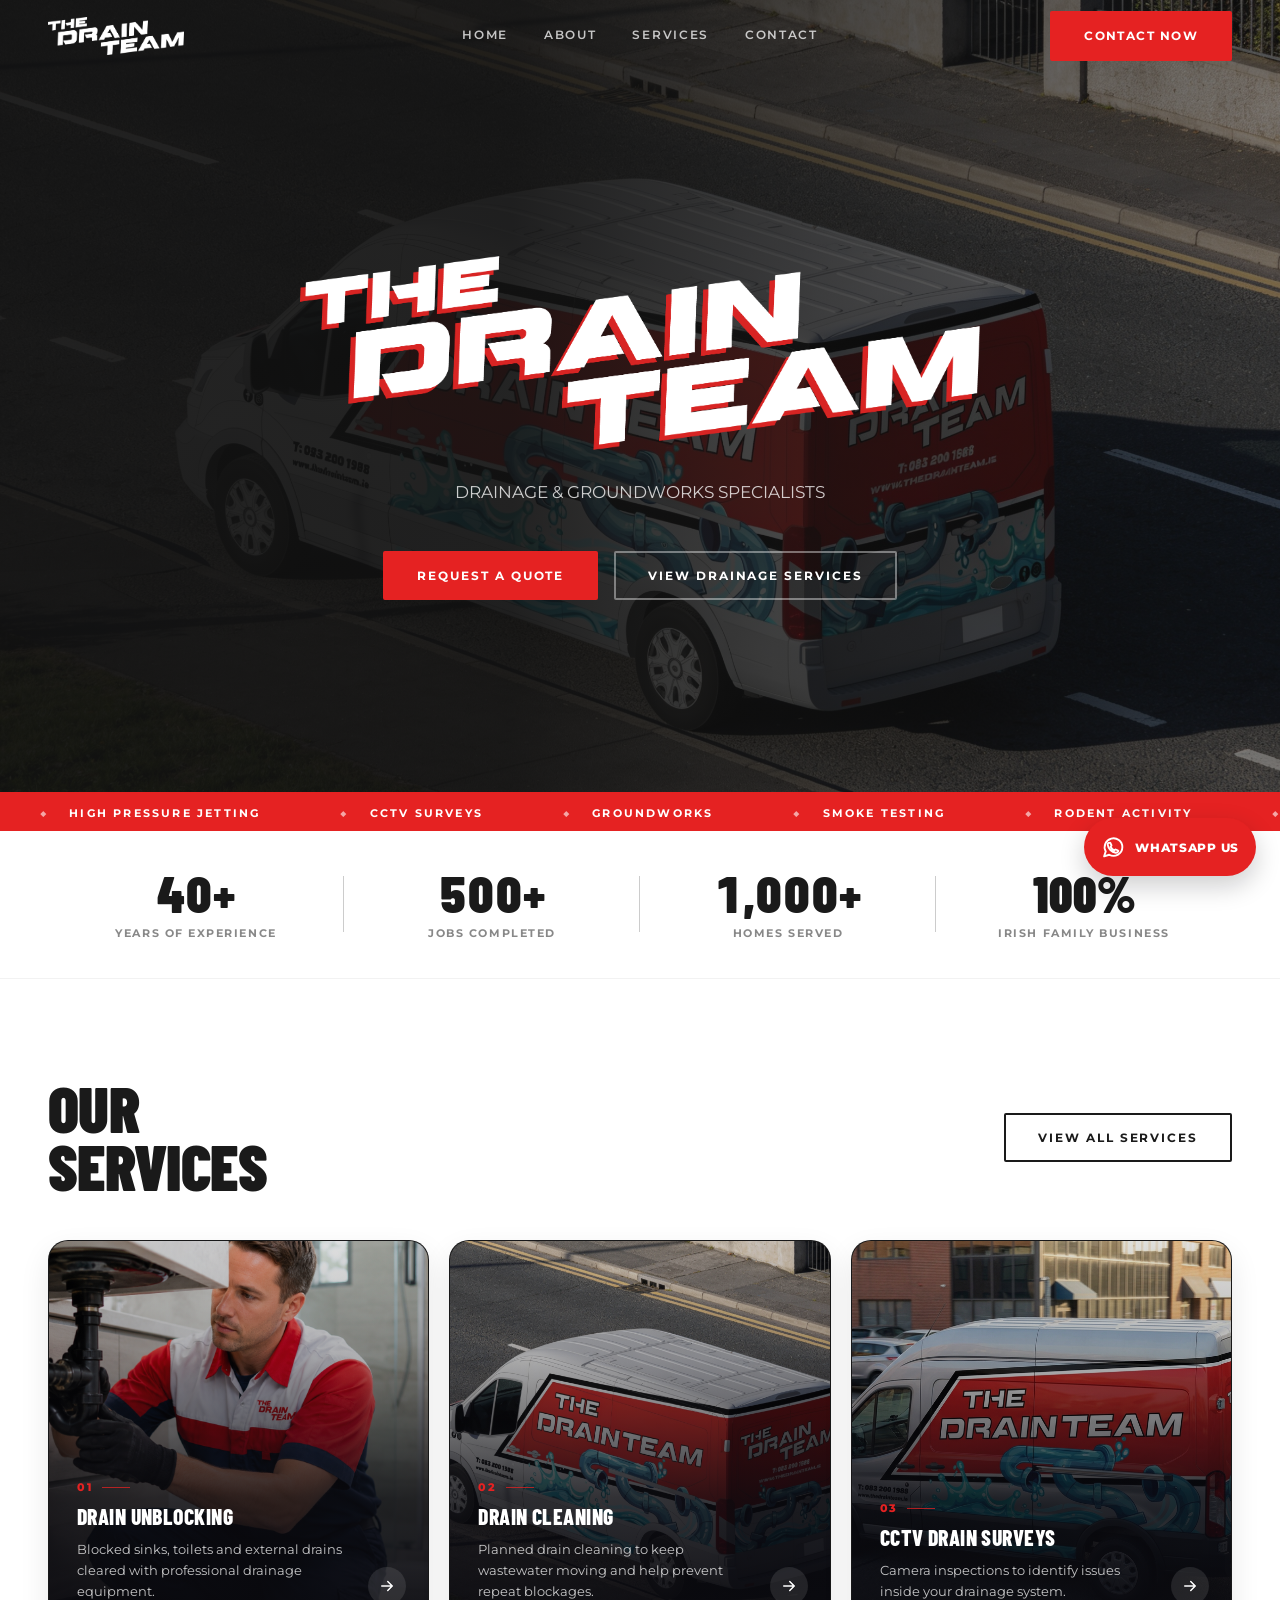
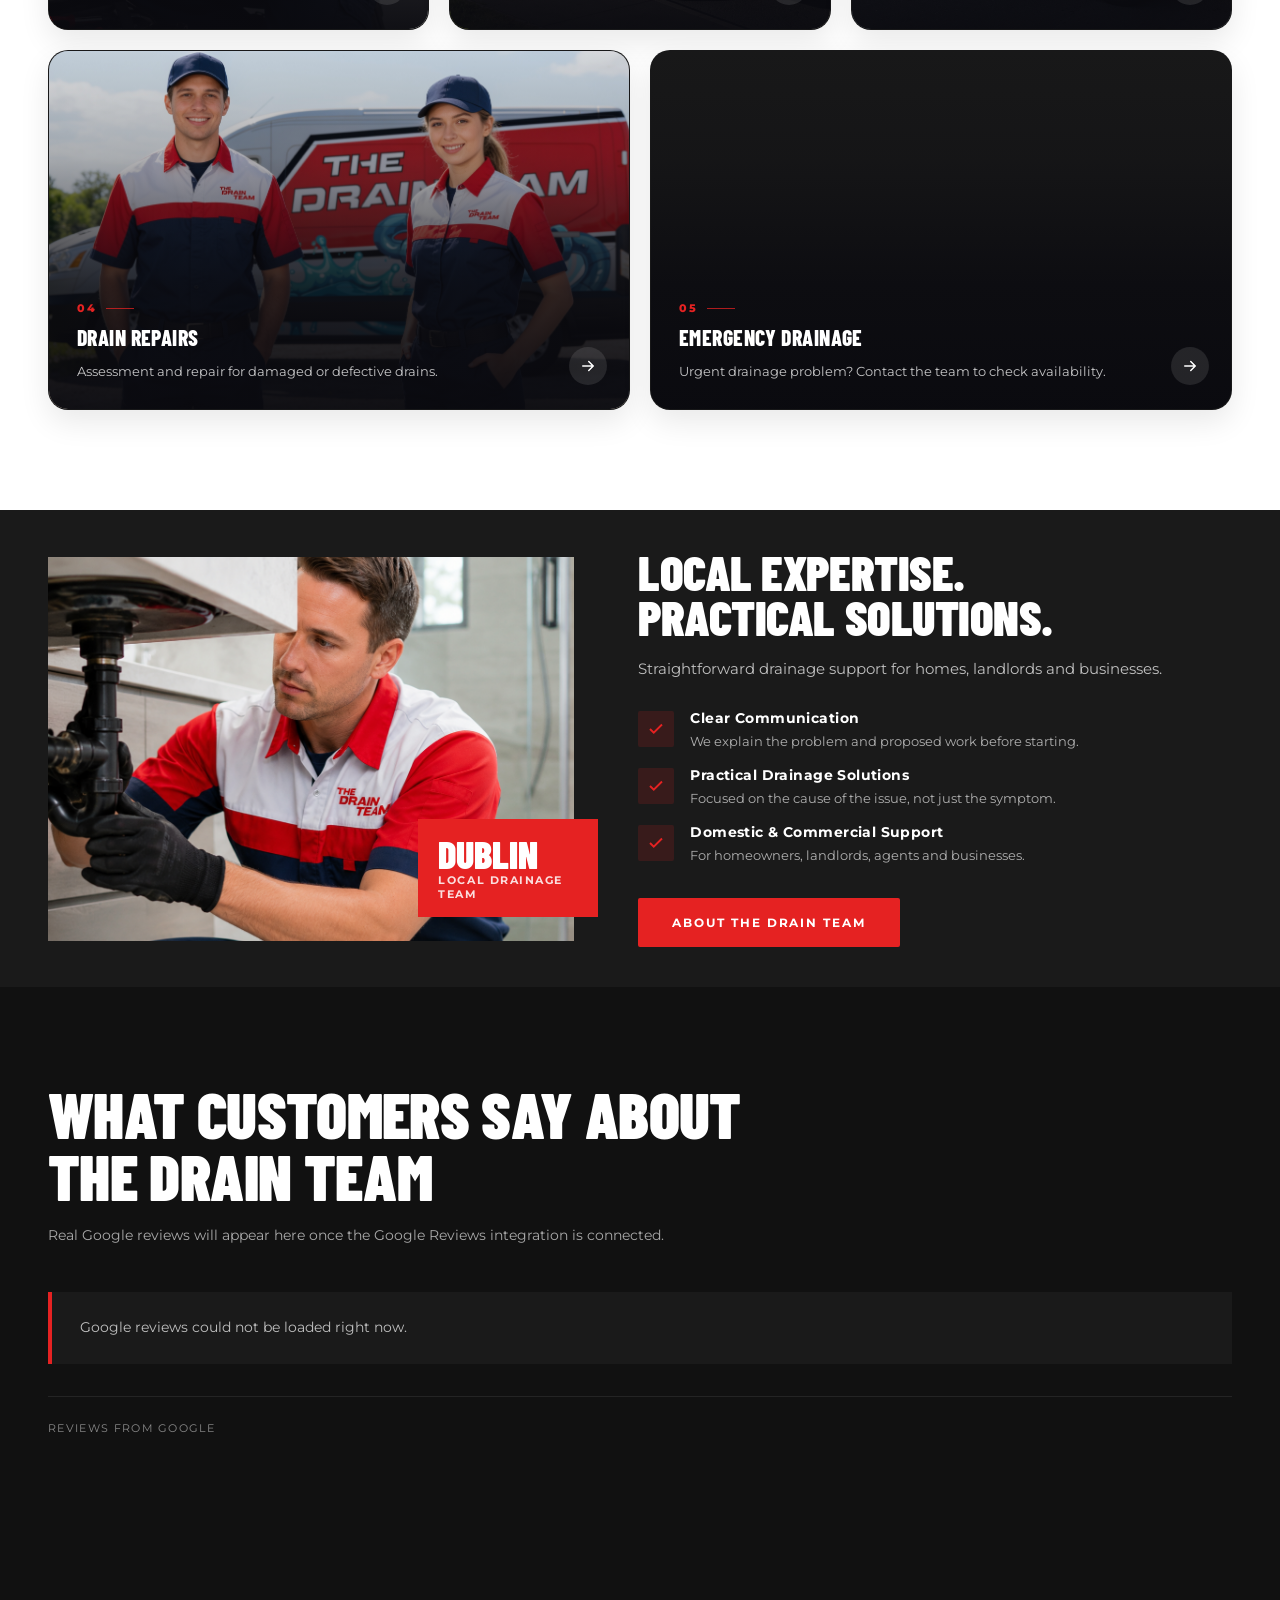
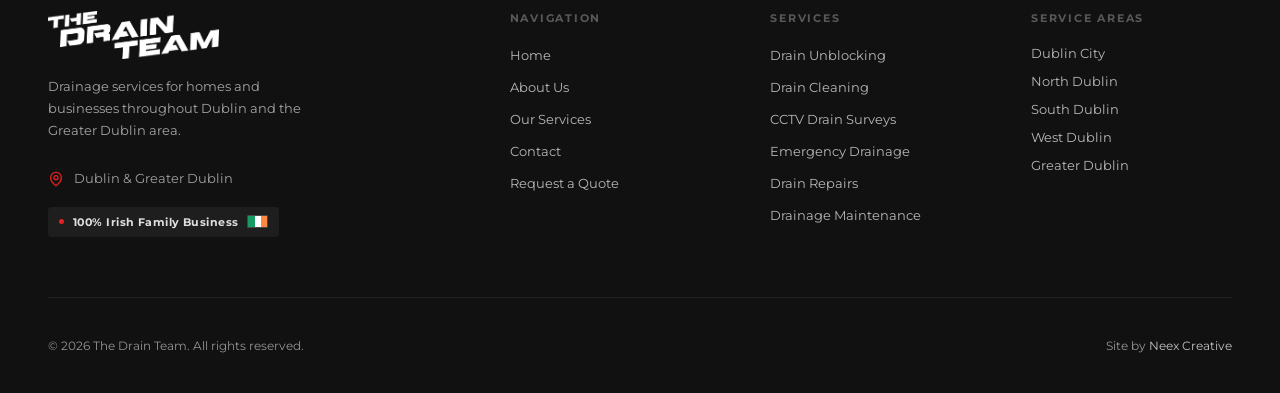
==== index.html @ 142247ec "Update hero and review sections" ====
<!DOCTYPE html>
<html lang="en-IE">
<head>
  <meta charset="UTF-8">
  <meta name="viewport" content="width=device-width, initial-scale=1.0">
  <title>The Drain Team | Drainage Services in Dublin</title>
  <meta name="description" content="The Drain Team provides drain unblocking, cleaning, CCTV surveys and repairs for homes and businesses throughout Dublin and the Greater Dublin area.">
  <link rel="canonical" href="https://thedrainteam.ie/">
  <meta name="robots" content="index,follow,max-image-preview:large">
  <meta name="theme-color" content="#111111">
  <meta name="msapplication-config" content="/browserconfig.xml">

  <meta property="og:locale" content="en_IE">
  <meta property="og:type" content="website">
  <meta property="og:site_name" content="The Drain Team">
  <meta property="og:title" content="The Drain Team | Drainage Services in Dublin">
  <meta property="og:description" content="The Drain Team provides drain unblocking, cleaning, CCTV surveys and repairs for homes and businesses throughout Dublin and the Greater Dublin area.">
  <meta property="og:url" content="https://thedrainteam.ie/">
  <meta property="og:image" content="https://thedrainteam.ie/assets/images/hero/dd.jpg">
  <meta name="twitter:card" content="summary_large_image">
  <meta name="twitter:title" content="The Drain Team | Drainage Services in Dublin">
  <meta name="twitter:description" content="The Drain Team provides drain unblocking, cleaning, CCTV surveys and repairs for homes and businesses throughout Dublin and the Greater Dublin area.">
  <meta name="twitter:image" content="https://thedrainteam.ie/assets/images/hero/dd.jpg">

  <link rel="icon" href="/favicon.ico" sizes="16x16 32x32 48x48 64x64" type="image/x-icon">
  <link rel="icon" href="/favicon.svg" type="image/svg+xml">
  <link rel="apple-touch-icon" href="/apple-touch-icon.png" sizes="180x180">
  <link rel="manifest" href="/site.webmanifest">
  <link rel="preconnect" href="https://fonts.googleapis.com">
  <link rel="preconnect" href="https://fonts.gstatic.com" crossorigin>
  <link href="https://fonts.googleapis.com/css2?family=Barlow+Condensed:wght@800;900&family=Montserrat:wght@400;500;600;700&display=swap" rel="stylesheet">
  <link rel="stylesheet" href="css/style.css">
  <script src="js/vendor/gsap.min.js" defer></script>
  <script src="js/global.js" defer></script>

  <script type="application/ld+json">
  {
    "@context": "https://schema.org",
    "@type": "LocalBusiness",
    "name": "The Drain Team",
    "url": "https://thedrainteam.ie/",
    "description": "Drainage services for homes and businesses throughout Dublin and the Greater Dublin area.",
    "image": "https://thedrainteam.ie/assets/images/hero/dd.jpg",
    "logo": "https://thedrainteam.ie/assets/images/logos/Logo_%20White.png",
    "areaServed": [
      { "@type": "City", "name": "Dublin" },
      { "@type": "AdministrativeArea", "name": "Greater Dublin Area" }
    ],
    "hasOfferCatalog": {
      "@type": "OfferCatalog",
      "name": "Drainage services",
      "itemListElement": [
        { "@type": "Offer", "itemOffered": { "@type": "Service", "name": "Drain unblocking" } },
        { "@type": "Offer", "itemOffered": { "@type": "Service", "name": "Drain cleaning" } },
        { "@type": "Offer", "itemOffered": { "@type": "Service", "name": "CCTV drain surveys" } },
        { "@type": "Offer", "itemOffered": { "@type": "Service", "name": "Emergency drainage services" } },
        { "@type": "Offer", "itemOffered": { "@type": "Service", "name": "Domestic drainage" } },
        { "@type": "Offer", "itemOffered": { "@type": "Service", "name": "Commercial drainage" } },
        { "@type": "Offer", "itemOffered": { "@type": "Service", "name": "Drain repairs" } },
        { "@type": "Offer", "itemOffered": { "@type": "Service", "name": "Drain maintenance" } }
      ]
    }
  }
  </script>

  <script async src="https://www.googletagmanager.com/gtag/js?id=G-M5CYLFQ51L"></script>
  <script>
    window.dataLayer = window.dataLayer || [];
    function gtag(){dataLayer.push(arguments);}
    gtag('js', new Date());
    gtag('config', 'G-M5CYLFQ51L');
  </script>
</head>
<body>

<a class="skip-link" href="#main-content">Skip to main content</a>

<header>
  <nav class="navbar" id="navbar" aria-label="Main navigation">
    <a href="index.html" class="nav-logo">
      <img src="assets/images/logos/Logo_%20White.png" alt="The Drain Team" class="nav-logo-img">
    </a>
    <div class="nav-links">
      <a href="index.html" class="nav-link" aria-current="page">Home</a>
      <a href="pages/about.html" class="nav-link">About</a>
      <a href="pages/services.html" class="nav-link">Services</a>
      <a href="pages/contact.html" class="nav-link">Contact</a>
      <!-- [PHONE TBC] Phone CTA (tel: link) to be restored here once a verified number is supplied -->
    </div>
    <a href="tel:0832001988" class="btn btn-red nav-cta nav-cta--desktop">Contact Now</a>
    <button class="nav-hamburger" id="hamburger" aria-label="Open menu" aria-expanded="false" aria-controls="navMobile">
      <span></span><span></span><span></span>
    </button>
  </nav>
  <div class="nav-mobile" id="navMobile">
    <a href="index.html" class="nav-link" aria-current="page">Home</a>
    <a href="pages/about.html" class="nav-link">About</a>
    <a href="pages/services.html" class="nav-link">Services</a>
    <a href="pages/contact.html" class="nav-link">Contact</a>
    <a href="tel:0832001988" class="btn btn-red nav-cta">Contact Now</a>
    <!-- [PHONE TBC] Mobile emergency phone link to be restored once a verified number is supplied -->
  </div>
</header>

<main id="main-content">

  <!-- HERO -->
  <section class="hero" aria-label="Introduction">
    <div class="hero-bg" aria-hidden="true"></div>
    <div class="hero-content">
      <h1 class="hero-title">
        <img class="hero-logo" src="assets/images/hero/Logo_hero.webp" alt="The Drain Team">
      </h1>
      <p class="hero-sub">DRAINAGE &amp; GROUNDWORKS SPECIALISTS</p>
      <div class="hero-actions">
        <a href="pages/contact.html" class="btn btn-red">Request a Quote</a>
        <a href="pages/services.html" class="btn btn-outline">View Drainage Services</a>
      </div>
    </div>
  </section>

  <!-- TICKER (decorative) -->
  <div class="ticker" aria-hidden="true">
    <div class="ticker-track">
      <span>High Pressure Jetting</span><span>CCTV Surveys</span><span>Groundworks</span><span>Smoke Testing</span><span>Rodent Activity</span><span>Odour Issues</span>
      <span>High Pressure Jetting</span><span>CCTV Surveys</span><span>Groundworks</span><span>Smoke Testing</span><span>Rodent Activity</span><span>Odour Issues</span>
    </div>
  </div>

  <!-- HOMEPAGE METRICS -->
  <section class="hero-metrics" aria-label="The Drain Team statistics">
    <div class="hero-metric">
      <span class="hero-metric__number counting-number" data-count-from="0" data-count-to="40" data-count-suffix="+">40+</span>
      <span class="hero-metric__label">Years of Experience</span>
    </div>
    <div class="hero-metric">
      <span class="hero-metric__number counting-number" data-count-from="0" data-count-to="500" data-count-suffix="+">500+</span>
      <span class="hero-metric__label">Jobs Completed</span>
    </div>
    <div class="hero-metric">
      <span class="hero-metric__number counting-number" data-count-from="0" data-count-to="1000" data-count-suffix="+">1000+</span>
      <span class="hero-metric__label">Homes Served</span>
    </div>
    <div class="hero-metric">
      <span class="hero-metric__number">100%</span>
      <span class="hero-metric__label">Irish Family Business</span>
    </div>
  </section>

  <!-- SERVICES PREVIEW -->
  <section class="services-preview" aria-labelledby="services-preview-heading">
    <div class="services-header animate-in">
      <h2 id="services-preview-heading" class="display-heading dark services-title">OUR<br>SERVICES</h2>
      <a href="pages/services.html" class="btn btn-outline-dark services-header-cta">View All Services</a>
    </div>
    <div class="services-grid">
      <a href="pages/services.html#drain-unblocking" class="service-card animate-in">
        <div class="service-card-media">
          <img src="assets/images/sections/team-at-work.jpg" alt="Drainage engineer working beneath a sink" loading="lazy" decoding="async">
        </div>
        <div class="service-card-content">
          <span class="service-card-kicker">01</span>
          <h3 class="service-card-title">Drain Unblocking</h3>
          <p class="service-card-desc">Blocked sinks, toilets and external drains cleared with professional drainage equipment.</p>
          <span class="service-card-arrow" aria-hidden="true"><svg width="18" height="18" viewBox="0 0 24 24" fill="none" stroke="currentColor" stroke-width="2" stroke-linecap="round" stroke-linejoin="round" focusable="false"><path d="M5 12h14M13 6l6 6-6 6"/></svg></span>
        </div>
      </a>
      <a href="pages/services.html#drain-cleaning" class="service-card animate-in delay-1">
        <div class="service-card-media">
          <img src="assets/images/hero/hero-bg.jpg" alt="The Drain Team service van on the road" loading="lazy" decoding="async">
        </div>
        <div class="service-card-content">
          <span class="service-card-kicker">02</span>
          <h3 class="service-card-title">Drain Cleaning</h3>
          <p class="service-card-desc">Planned drain cleaning to keep wastewater moving and help prevent repeat blockages.</p>
          <span class="service-card-arrow" aria-hidden="true"><svg width="18" height="18" viewBox="0 0 24 24" fill="none" stroke="currentColor" stroke-width="2" stroke-linecap="round" stroke-linejoin="round" focusable="false"><path d="M5 12h14M13 6l6 6-6 6"/></svg></span>
        </div>
      </a>
      <a href="pages/services.html#cctv-drain-surveys" class="service-card animate-in delay-2">
        <div class="service-card-media">
          <img src="assets/images/hero/dd.jpg" alt="The Drain Team service van in an urban area" loading="lazy" decoding="async">
        </div>
        <div class="service-card-content">
          <span class="service-card-kicker">03</span>
          <h3 class="service-card-title">CCTV Drain Surveys</h3>
          <p class="service-card-desc">Camera inspections to identify issues inside your drainage system.</p>
          <span class="service-card-arrow" aria-hidden="true"><svg width="18" height="18" viewBox="0 0 24 24" fill="none" stroke="currentColor" stroke-width="2" stroke-linecap="round" stroke-linejoin="round" focusable="false"><path d="M5 12h14M13 6l6 6-6 6"/></svg></span>
        </div>
      </a>
      <a href="pages/services.html#drain-repairs" class="service-card animate-in delay-3">
        <div class="service-card-media">
          <img src="assets/images/hero/hero-about.jpg" alt="Drainage engineers beside a service van" loading="lazy" decoding="async">
        </div>
        <div class="service-card-content">
          <span class="service-card-kicker">04</span>
          <h3 class="service-card-title">Drain Repairs</h3>
          <p class="service-card-desc">Assessment and repair for damaged or defective drains.</p>
          <span class="service-card-arrow" aria-hidden="true"><svg width="18" height="18" viewBox="0 0 24 24" fill="none" stroke="currentColor" stroke-width="2" stroke-linecap="round" stroke-linejoin="round" focusable="false"><path d="M5 12h14M13 6l6 6-6 6"/></svg></span>
        </div>
      </a>
      <a href="pages/services.html#emergency-drainage" class="service-card animate-in delay-4">
        <div class="service-card-media">
          <img src="assets/images/about/van-branding.jpg" alt="The Drain Team service van ready for a callout" loading="lazy" decoding="async">
        </div>
        <div class="service-card-content">
          <span class="service-card-kicker">05</span>
          <h3 class="service-card-title">Emergency Drainage</h3>
          <p class="service-card-desc">Urgent drainage problem? Contact the team to check availability.</p>
          <span class="service-card-arrow" aria-hidden="true"><svg width="18" height="18" viewBox="0 0 24 24" fill="none" stroke="currentColor" stroke-width="2" stroke-linecap="round" stroke-linejoin="round" focusable="false"><path d="M5 12h14M13 6l6 6-6 6"/></svg></span>
        </div>
      </a>
    </div>
  </section>

  <!-- WHY US -->
  <section class="why-us" aria-labelledby="why-us-heading">
    <div class="why-us-image animate-in">
      <!-- ASSET: assets/images/sections/team-at-work.jpg — Why Us section, portrait 4:5 ratio.
           [PLACEHOLDER: real photograph of The Drain Team at work required — current image is a development preview and must not be presented as the client's team] -->
      <img src="assets/images/sections/team-at-work.jpg" alt="Engineer carrying out drainage work" loading="lazy" decoding="async">
      <!-- [PLACEHOLDER: verified years of experience — badge restored once confirmed] -->
      <div class="why-us-badge">
        <div class="why-us-badge-num">DUBLIN</div>
        <div class="why-us-badge-label">Local Drainage Team</div>
      </div>
    </div>
    <div class="why-us-content animate-in delay-2">
      <h2 id="why-us-heading" class="display-heading white why-us-title">LOCAL EXPERTISE.<br>PRACTICAL SOLUTIONS.</h2>
      <p class="why-us-desc">Straightforward drainage support for homes, landlords and businesses.</p>
      <div class="why-list">
        <div class="why-item">
          <div class="why-item-icon">
            <svg width="18" height="18" viewBox="0 0 24 24" fill="none" stroke="currentColor" stroke-width="2.5" aria-hidden="true" focusable="false"><polyline points="20 6 9 17 4 12"/></svg>
          </div>
          <div>
            <div class="why-item-title">Clear Communication</div>
            <div class="why-item-desc">We explain the problem and proposed work before starting.</div>
          </div>
        </div>
        <div class="why-item">
          <div class="why-item-icon">
            <svg width="18" height="18" viewBox="0 0 24 24" fill="none" stroke="currentColor" stroke-width="2.5" aria-hidden="true" focusable="false"><polyline points="20 6 9 17 4 12"/></svg>
          </div>
          <div>
            <div class="why-item-title">Practical Drainage Solutions</div>
            <div class="why-item-desc">Focused on the cause of the issue, not just the symptom.</div>
          </div>
        </div>
        <div class="why-item">
          <div class="why-item-icon">
            <svg width="18" height="18" viewBox="0 0 24 24" fill="none" stroke="currentColor" stroke-width="2.5" aria-hidden="true" focusable="false"><polyline points="20 6 9 17 4 12"/></svg>
          </div>
          <div>
            <div class="why-item-title">Domestic &amp; Commercial Support</div>
            <div class="why-item-desc">For homeowners, landlords, agents and businesses.</div>
          </div>
        </div>
      </div>
      <!-- [PLACEHOLDER: verified certifications (CIRI, Safe Pass), guarantees, pricing policy and response-time claims removed pending client confirmation] -->
      <a href="pages/about.html" class="btn btn-red">About The Drain Team</a>
    </div>
  </section>

  <!-- GOOGLE REVIEWS — visible with an honest fallback until verified data is connected -->
  <section class="google-reviews-section" aria-labelledby="googleReviewsTitleHome" data-google-reviews>
    <div class="container google-reviews-section__inner">
      <div class="google-reviews-section__top">
        <div class="google-reviews-section__header">
          <h2 id="googleReviewsTitleHome" class="display-heading white">What Customers Say About The Drain Team</h2>
          <p class="google-reviews-section__intro">Real Google reviews will appear here once the Google Reviews integration is connected.</p>
        </div>
        <div class="google-reviews-summary" data-google-reviews-summary></div>
      </div>
      <div class="google-reviews-grid" data-google-reviews-list></div>
      <p class="google-reviews-empty" data-google-reviews-empty role="status" aria-live="polite">Google reviews are being connected. Please check back soon.</p>
      <div class="google-reviews-section__footer">
        <span class="google-reviews-attribution">Reviews from Google</span>
        <a class="google-reviews-link" data-google-reviews-link target="_blank" rel="noopener noreferrer" hidden>View on Google</a>
      </div>
    </div>
  </section>

  <!-- TESTIMONIALS -->
  <!-- [PLACEHOLDER: genuine customer reviews required before launch] -->
  <!-- Section structure preserved for future verified reviews; hidden from public display until then. -->
  <section class="testimonials" hidden aria-hidden="true">
    <div class="testimonials-header">
      <div class="section-label section-label--center">Customer Feedback</div>
      <h2 class="display-heading dark testimonials-title">REVIEWS<br>FROM DUBLIN</h2>
    </div>
    <div class="testimonials-grid">
      <!-- [PLACEHOLDER: verified customer review — name, area, permission to publish, quotation and rating required] -->
      <!-- [PLACEHOLDER: verified customer review — name, area, permission to publish, quotation and rating required] -->
      <!-- [PLACEHOLDER: verified customer review — name, area, permission to publish, quotation and rating required] -->
    </div>
  </section>

</main>

<aside class="whatsapp-widget" aria-label="WhatsApp contact">
  <a class="whatsapp-widget__toggle" href="https://wa.me/353832001988?text=Hi%20The%20Drain%20Team%2C%20I%27d%20like%20to%20ask%20about%20a%20drainage%20service." target="_blank" rel="noopener noreferrer" aria-label="WhatsApp Us">
    <svg width="25" height="25" viewBox="0 0 24 24" fill="none" stroke="currentColor" stroke-width="1.8" stroke-linecap="round" stroke-linejoin="round" aria-hidden="true" focusable="false"><path d="M20.5 11.5a8.5 8.5 0 0 1-12.6 7.45L3 20.5l1.55-4.75A8.5 8.5 0 1 1 20.5 11.5Z"/><path d="M8.1 7.6c.3-.3.7-.2.9.1l1 2c.1.3.1.6-.1.8l-.7.8c.8 1.6 2 2.8 3.6 3.5l.7-.8c.2-.2.5-.3.8-.1l2 1c.3.2.4.6.2.9-.5.8-1.4 1.3-2.4 1.2-3.9-.5-7.2-3.8-7.7-7.7-.1-.7.2-1.3.7-1.7Z"/></svg>
    <span>WhatsApp Us</span>
  </a>
</aside>

<footer>
  <div class="footer-content">
    <div class="footer-top">
      <div>
        <img src="assets/images/logos/Logo_%20White.png" alt="The Drain Team" class="footer-logo-img">
        <p class="footer-tagline">Drainage services for homes and businesses throughout Dublin and the Greater Dublin area.</p>
        <!-- [PHONE TBC] -->
        <!-- [EMAIL TBC] -->
        <!-- [WHATSAPP TBC] -->
        <div class="footer-contact-item">
          <svg width="16" height="16" viewBox="0 0 24 24" fill="none" stroke="currentColor" stroke-width="2" aria-hidden="true" focusable="false"><path d="M20 10c0 6-8 12-8 12s-8-6-8-12a8 8 0 0 1 16 0Z"/><circle cx="12" cy="10" r="3"/></svg>
          Dublin &amp; Greater Dublin
        </div>
        <div class="footer-trust-badge">
          <span class="footer-trust-badge__dot" aria-hidden="true"></span>
          <span>100% Irish Family Business</span>
          <span class="irish-flag" role="img" aria-label="Ireland">
            <span class="irish-flag__green"></span><span class="irish-flag__white"></span><span class="irish-flag__orange"></span>
          </span>
        </div>
        <div class="footer-social" hidden data-placeholder="Verified social media URLs required">
          <!-- [PLACEHOLDER: verified Facebook URL required before replacing this icon with a link] -->
          <span class="footer-social__link" role="img" aria-label="Facebook link unavailable">
            <svg width="18" height="18" viewBox="0 0 24 24" fill="currentColor" aria-hidden="true" focusable="false"><path d="M14 8.5V6.8c0-.8.5-1 1-1h2.8V2.1L14.7 2C11.2 2 10 4.1 10 6.5v2H7v4h3V22h4v-9.5h3.2l.6-4H14Z"/></svg>
          </span>
          <!-- [PLACEHOLDER: verified Instagram URL required before replacing this icon with a link] -->
          <span class="footer-social__link" role="img" aria-label="Instagram link unavailable">
            <svg width="18" height="18" viewBox="0 0 24 24" fill="none" stroke="currentColor" stroke-width="2" aria-hidden="true" focusable="false"><rect x="3" y="3" width="18" height="18" rx="5"/><circle cx="12" cy="12" r="4"/><circle cx="17.5" cy="6.5" r="1" fill="currentColor" stroke="none"/></svg>
          </span>
        </div>
      </div>
      <nav aria-label="Footer navigation">
        <p class="footer-col-title">Navigation</p>
        <div class="footer-links">
          <a href="index.html">Home</a>
          <a href="pages/about.html">About Us</a>
          <a href="pages/services.html">Our Services</a>
          <a href="pages/contact.html">Contact</a>
          <a href="pages/contact.html">Request a Quote</a>
        </div>
      </nav>
      <nav aria-label="Services">
        <p class="footer-col-title">Services</p>
        <div class="footer-links">
          <a href="pages/services.html#drain-unblocking">Drain Unblocking</a>
          <a href="pages/services.html#drain-cleaning">Drain Cleaning</a>
          <a href="pages/services.html#cctv-drain-surveys">CCTV Drain Surveys</a>
          <a href="pages/services.html#emergency-drainage">Emergency Drainage</a>
          <a href="pages/services.html#drain-repairs">Drain Repairs</a>
          <a href="pages/services.html#maintenance">Drainage Maintenance</a>
        </div>
      </nav>
      <div>
        <p class="footer-col-title">Service Areas</p>
        <!-- Plain text — no dedicated location pages exist.
             [PLACEHOLDER: confirmed coverage of Kildare, Meath and Wicklow required before listing those counties] -->
        <ul class="footer-links footer-areas">
          <li>Dublin City</li>
          <li>North Dublin</li>
          <li>South Dublin</li>
          <li>West Dublin</li>
          <li>Greater Dublin</li>
        </ul>
      </div>
    </div>
    <div class="footer-bottom">
      <p class="footer-copy">© 2026 The Drain Team. All rights reserved.</p>
      <p class="footer-credit">Site by <a href="https://neexcreative.com" target="_blank" rel="noopener noreferrer">Neex Creative</a></p>
    </div>
  </div>
</footer>

</body>
</html>
---- css/style.css ----
/* Fonts are loaded from the HTML <head> with preconnect + display=swap
   (no CSS @import — it blocks rendering). */

/* ─── CSS VARIABLES ─────────────────────────────────── */
:root {
  --red:        #e52222;
  --red-dark:   #9b1508;
  --red-mid:    #c01a10;
  --black:      #111111;
  --dark:       #1a1a1a;
  --dark-2:     #222222;
  --mid:        #444444;
  --muted:      #888888;
  --light:      #f2f2f2;
  --white:      #ffffff;
  --font-display: 'Barlow Condensed', sans-serif;
  --font-body:    'Montserrat', sans-serif;
  --ease:       cubic-bezier(0.25, 0.1, 0.25, 1);
  --transition: 0.35s var(--ease);
}

/* ─── RESET ─────────────────────────────────────────── */
*, *::before, *::after { box-sizing: border-box; margin: 0; padding: 0; }
html { scroll-behavior: smooth; font-size: 16px; }
body {
  font-family: var(--font-body);
  background: var(--white);
  color: var(--dark);
  overflow-x: hidden;
  -webkit-font-smoothing: antialiased;
}
a { text-decoration: none; color: inherit; }
img { display: block; max-width: 100%; }
ul { list-style: none; }
button { cursor: pointer; border: none; background: none; font-family: inherit; }

/* ─── ACCESSIBILITY ─────────────────────────────────── */
.skip-link {
  position: absolute;
  top: -60px; left: 8px;
  z-index: 2000;
  background: var(--red);
  color: var(--white) !important;
  padding: 12px 20px;
  font-size: 13px;
  font-weight: 700;
  letter-spacing: 0.04em;
  border-radius: 2px;
  transition: top 0.2s ease;
}
.skip-link:focus {
  top: 8px;
}
a:focus-visible,
button:focus-visible,
.nav-hamburger:focus-visible,
input:focus-visible,
select:focus-visible,
textarea:focus-visible {
  outline: 2px solid var(--red);
  outline-offset: 3px;
}
body.nav-open { overflow: hidden; }

/* Production-only Coming Soon cover */
html.coming-soon-active,
body.coming-soon-active {
  width: 100vw;
  height: 100dvh;
  max-width: none;
  margin: 0;
  padding: 0;
  overflow: hidden;
  background: var(--white);
}
.coming-soon-page {
  position: fixed;
  inset: 0;
  z-index: 2147483647;
  display: block;
  width: 100vw;
  height: 100dvh;
  max-width: none;
  margin: 0;
  padding: 0;
  overflow: hidden;
  background: var(--white);
  pointer-events: auto;
}
.coming-soon-picture {
  display: block;
  width: 100%;
  height: 100%;
  max-width: none;
  margin: 0;
  padding: 0;
}
.coming-soon-image {
  width: 100%;
  height: 100%;
  max-width: none;
  object-fit: cover;
  object-position: center;
}

/* Development-only placeholders — never rendered publicly */
.development-placeholder,
.is-development-hidden {
  display: none !important;
}

/* ─── WHATSAPP WIDGET ──────────────────────────────── */
.whatsapp-widget {
  position: fixed;
  right: 24px;
  bottom: 24px;
  z-index: 900;
  display: flex;
  flex-direction: column;
  align-items: flex-end;
  gap: 12px;
  max-width: calc(100vw - 32px);
}
.whatsapp-widget__panel {
  position: relative;
  width: min(320px, calc(100vw - 32px));
  padding: 24px;
  border: 1px solid rgba(255,255,255,0.1);
  border-radius: 4px;
  background: var(--dark);
  color: var(--white);
  box-shadow: 0 14px 36px rgba(10,10,15,0.22);
  visibility: hidden;
  opacity: 0;
  transform: translateY(8px);
  pointer-events: none;
  transition: opacity 0.25s var(--ease), transform 0.25s var(--ease), visibility 0.25s;
}
.whatsapp-widget.is-open .whatsapp-widget__panel {
  visibility: visible;
  opacity: 1;
  transform: translateY(0);
  pointer-events: auto;
}
.whatsapp-widget__close {
  position: absolute;
  top: 12px;
  right: 12px;
  width: 30px;
  height: 30px;
  display: flex;
  align-items: center;
  justify-content: center;
  color: rgba(255,255,255,0.65);
}
.whatsapp-widget__label {
  padding-right: 24px;
  font-family: var(--font-display);
  font-size: 21px;
  font-weight: 800;
  line-height: 1.15;
  text-transform: uppercase;
}
.whatsapp-widget__text {
  margin-top: 8px;
  color: rgba(255,255,255,0.68);
  font-size: 13px;
  line-height: 1.55;
}
.whatsapp-widget__button {
  display: inline-flex;
  align-items: center;
  justify-content: center;
  min-height: 42px;
  margin-top: 18px;
  padding: 0 20px;
  border-radius: 2px;
  background: var(--red);
  color: var(--white);
  font-size: 12px;
  font-weight: 800;
  letter-spacing: 0.08em;
  text-transform: uppercase;
  transition: background-color 0.2s ease, transform 0.2s ease;
}
.whatsapp-widget__button:hover { background: var(--red-dark); }
.whatsapp-widget__toggle {
  min-width: 58px;
  height: 58px;
  padding: 0 17px;
  border-radius: 29px;
  display: flex;
  align-items: center;
  justify-content: center;
  gap: 9px;
  background: var(--red);
  color: var(--white);
  box-shadow: 0 10px 26px rgba(10,10,15,0.2);
  font-size: 12px;
  font-weight: 800;
  letter-spacing: 0.06em;
  text-transform: uppercase;
  transition: transform 0.2s ease, background-color 0.2s ease;
}
.whatsapp-widget__toggle:hover {
  background: var(--red-dark);
  transform: scale(1.03);
}
@media (prefers-reduced-motion: reduce) {
  .whatsapp-enhanced .whatsapp-widget__panel,
  .whatsapp-widget__button,
  .whatsapp-widget__toggle { transition: none; }
  .whatsapp-widget__toggle:hover { transform: none; }
}

/* Scroll-reveal is opt-in: content stays visible unless JS adds .js to <html> */
html.js .animate-in {
  opacity: 0;
  transform: translateY(32px);
  transition: opacity 0.7s var(--ease), transform 0.7s var(--ease);
}
html.js .animate-in.visible {
  opacity: 1;
  transform: translateY(0);
}

@media (prefers-reduced-motion: reduce) {
  *, *::before, *::after {
    animation-duration: 0.001ms !important;
    animation-iteration-count: 1 !important;
    transition-duration: 0.001ms !important;
    scroll-behavior: auto !important;
  }
  html.js .animate-in { opacity: 1; transform: none; }
  .ticker-track { animation: none; }
}

/* ─── NAVBAR ─────────────────────────────────────────── */
.navbar {
  position: fixed;
  top: 0; left: 0; right: 0;
  z-index: 1000;
  display: flex;
  align-items: center;
  justify-content: space-between;
  padding: 0 48px;
  height: 72px;
  background: transparent;
  transition: background var(--transition), box-shadow var(--transition);
}
.navbar.scrolled {
  background: var(--black);
  box-shadow: 0 2px 24px rgba(0,0,0,0.4);
}
.navbar.dark-bg {
  background: var(--black);
}
.nav-logo {
  display: flex;
  align-items: center;
}
.nav-logo-img {
  height: 38px;
  width: auto;
  display: block;
}
.nav-links {
  position: absolute;
  left: 50%;
  transform: translateX(-50%);
  display: flex;
  align-items: center;
  gap: 36px;
}
.nav-links a {
  font-size: 12px;
  font-weight: 600;
  letter-spacing: 0.14em;
  text-transform: uppercase;
  color: rgba(255,255,255,0.75);
  transition: color var(--transition);
  position: relative;
  padding-bottom: 4px;
}
.nav-links a::after {
  content: '';
  position: absolute;
  bottom: 0; left: 0;
  width: 0; height: 2px;
  background: var(--red);
  transition: width var(--transition);
}
.nav-links a:hover, .nav-links a.active { color: var(--white); }
.nav-links a:hover::after, .nav-links a.active::after { width: 100%; }
.nav-cta {
  display: inline-flex;
  align-items: center;
  justify-content: center;
  min-height: 50px;
  background: var(--red);
  color: var(--white) !important;
  font-size: 12px !important;
  font-weight: 700 !important;
  letter-spacing: 0.12em !important;
  text-transform: uppercase;
  padding: 0 30px;
  line-height: 1;
  white-space: nowrap;
  border-radius: 2px;
  transition: background var(--transition) !important;
}
.nav-cta--desktop { margin-left: auto; }
.nav-cta::after { display: none !important; }
.nav-cta:hover { background: var(--red-dark) !important; color: var(--white) !important; }
.nav-emergency {
  display: flex;
  align-items: center;
  gap: 8px;
  color: var(--white) !important;
  font-size: 13px !important;
  font-weight: 600 !important;
}
.nav-emergency::after { display: none !important; }
.nav-emergency svg { flex-shrink: 0; }

/* Hamburger */
.nav-hamburger {
  display: none;
  flex-direction: column;
  align-items: center;
  justify-content: center;
  gap: 5px;
  width: 44px;
  height: 44px;
}
.nav-hamburger span {
  display: block;
  width: 24px; height: 2px;
  background: var(--white);
  transition: var(--transition);
}
.nav-hamburger.active span:nth-child(1) { transform: translateY(7px) rotate(45deg); }
.nav-hamburger.active span:nth-child(2) { opacity: 0; }
.nav-hamburger.active span:nth-child(3) { transform: translateY(-7px) rotate(-45deg); }
.nav-mobile {
  display: none;
  position: fixed;
  top: 72px; left: 0; right: 0;
  max-height: calc(100vh - 72px);
  overflow-y: auto;
  background: var(--black);
  padding: 24px 48px 32px;
  flex-direction: column;
  gap: 20px;
  border-top: 1px solid rgba(255,255,255,0.08);
  z-index: 999;
  -webkit-overflow-scrolling: touch;
}
.nav-mobile.open { display: flex; }
.nav-mobile a {
  display: block;
  padding: 10px 0;
  font-size: 14px;
  font-weight: 600;
  letter-spacing: 0.12em;
  text-transform: uppercase;
  color: rgba(255,255,255,0.7);
  transition: color var(--transition);
}
.nav-mobile a:hover { color: var(--white); }
.nav-mobile .nav-cta {
  display: inline-flex;
  width: fit-content;
  margin-top: 8px;
}

/* ─── TICKER ─────────────────────────────────────────── */
.ticker {
  background: var(--red);
  overflow: hidden;
  white-space: nowrap;
  padding: 10px 0;
}
.ticker-track {
  display: inline-flex;
  animation: ticker-scroll 30s linear infinite;
}
.ticker-track span {
  font-family: var(--font-body);
  font-size: 11px;
  font-weight: 700;
  letter-spacing: 0.2em;
  text-transform: uppercase;
  color: var(--white);
  padding: 0 40px;
}
.ticker-track span::before {
  content: '◆';
  margin-right: 20px;
  opacity: 0.6;
}
@keyframes ticker-scroll {
  0%   { transform: translateX(0); }
  100% { transform: translateX(-50%); }
}

/* ─── BUTTONS ─────────────────────────────────────────── */
.btn {
  display: inline-flex;
  align-items: center;
  gap: 10px;
  font-family: var(--font-body);
  font-size: 12px;
  font-weight: 700;
  letter-spacing: 0.16em;
  text-transform: uppercase;
  padding: 15px 32px;
  border-radius: 2px;
  transition: var(--transition);
  cursor: pointer;
}
.btn-red {
  background: var(--red);
  color: var(--white);
  border: 2px solid var(--red);
}
.btn-red:hover {
  background: var(--red-dark);
  border-color: var(--red-dark);
}
.btn-outline {
  background: transparent;
  color: var(--white);
  border: 2px solid rgba(255,255,255,0.4);
}
.btn-outline:hover {
  background: var(--white);
  color: var(--dark);
  border-color: var(--white);
}
.btn-outline-dark {
  background: transparent;
  color: var(--dark);
  border: 2px solid var(--dark);
}
.btn-outline-dark:hover {
  background: var(--dark);
  color: var(--white);
}

/* ─── SECTION LABEL ─────────────────────────────────── */
.section-label {
  display: inline-flex;
  align-items: center;
  gap: 10px;
  font-size: 11px;
  font-weight: 700;
  letter-spacing: 0.2em;
  text-transform: uppercase;
  color: var(--red);
  margin-bottom: 20px;
}
.section-label::before {
  content: '';
  display: block;
  width: 28px; height: 2px;
  background: var(--red);
  flex-shrink: 0;
}
.section-label--center { justify-content: center; text-align: center; }
.section-label--on-dark { color: rgba(229,34,34,0.95); }

/* ─── HEADINGS ───────────────────────────────────────── */
.display-heading {
  font-family: var(--font-display);
  font-weight: 900;
  line-height: 0.92;
  letter-spacing: -0.01em;
  text-transform: uppercase;
  overflow-wrap: break-word;
}
.display-heading.white { color: var(--white); }
.display-heading.dark  { color: var(--dark); }

/* ─── HERO ───────────────────────────────────────────── */
.hero {
  position: relative;
  min-height: 88vh;
  min-height: 88svh;
  display: flex;
  flex-direction: column;
  justify-content: center;
  overflow: hidden;
  background: var(--black);
}
/* ASSET: assets/images/hero/hero-bg.jpg — full-screen hero background */
.hero-bg {
  position: absolute;
  inset: 0;
  background:
    linear-gradient(to right, rgba(17,17,17,0.92) 40%, rgba(17,17,17,0.5) 100%),
    url('../assets/images/hero/hero-bg.jpg') center/cover no-repeat;
}
.hero-content {
  position: relative;
  z-index: 2;
  padding: 128px 48px 64px;
  width: 100%;
  max-width: 900px;
  margin-inline: auto;
  text-align: center;
}
.hero-title {
  width: min(680px, 56vw);
  margin-inline: auto;
  margin-bottom: 28px;
}
.hero-logo {
  display: block;
  width: 100%;
  max-width: 100%;
  height: auto;
}
.hero-title .accent { color: var(--red); }
.hero-sub {
  font-size: 17px;
  font-weight: 400;
  line-height: 1.7;
  color: rgba(255,255,255,0.78);
  max-width: 520px;
  margin: 0 auto 44px;
}
.hero-actions {
  position: relative;
  z-index: 3;
  display: flex;
  align-items: center;
  justify-content: center;
  gap: 16px;
  flex-wrap: wrap;
}
/* ─── TRUST BAR ─────────────────────────────────────── */
.trust-bar {
  background: var(--dark-2);
  padding: 20px 48px;
  display: flex;
  align-items: center;
  justify-content: center;
  gap: 48px;
  flex-wrap: wrap;
}
.trust-item {
  display: flex;
  align-items: center;
  gap: 10px;
  color: rgba(255,255,255,0.72);
  font-size: 12px;
  font-weight: 600;
  letter-spacing: 0.1em;
  text-transform: uppercase;
}
.trust-item svg { color: var(--red); flex-shrink: 0; }
.trust-bar--dark { background: var(--dark); }

/* ─── HOMEPAGE METRICS ─────────────────────────────── */
.hero-metrics {
  display: grid;
  grid-template-columns: repeat(4, minmax(0, 1fr));
  padding: 0 48px;
  background: var(--white);
  border-bottom: 1px solid var(--light);
}
.hero-metric {
  position: relative;
  min-width: 0;
  padding: 36px 24px;
  text-align: center;
}
.hero-metric:not(:last-child)::after {
  content: '';
  position: absolute;
  top: 50%;
  right: 0;
  width: 1px;
  height: 56px;
  transform: translateY(-50%);
  background: rgba(0,0,0,0.2);
}
.hero-metric__number {
  display: block;
  color: var(--dark);
  font-family: var(--font-display);
  font-size: clamp(42px, 4vw, 62px);
  font-weight: 900;
  line-height: 1;
}
.counting-number { font-variant-numeric: tabular-nums; }
.hero-metric__label {
  display: block;
  margin-top: 8px;
  color: var(--muted);
  font-size: 11px;
  font-weight: 700;
  letter-spacing: 0.14em;
  line-height: 1.4;
  text-transform: uppercase;
}

/* ─── SERVICES PREVIEW ──────────────────────────────── */
.services-preview {
  padding: 100px 48px;
  background: var(--white);
}
.services-header {
  display: flex;
  justify-content: space-between;
  align-items: center;
  margin-bottom: 44px;
  gap: 40px;
  flex-wrap: wrap;
}
.services-title {
  font-size: clamp(40px, 5vw, 72px);
}
.services-header-cta:hover {
  background: var(--red);
  border-color: var(--red);
  color: var(--white);
}
.services-grid {
  display: grid;
  grid-template-columns: repeat(6, minmax(0, 1fr));
  gap: 20px;
}
.service-card {
  display: block;
  min-width: 0;
  height: 360px;
  background: var(--dark);
  border: 1px solid rgba(10, 10, 15, 0.08);
  border-radius: 20px;
  position: relative;
  overflow: hidden;
  box-shadow: 0 12px 30px rgba(10, 10, 15, 0.09);
  transition: transform 0.35s var(--ease), box-shadow 0.35s var(--ease), border-color 0.35s var(--ease);
}
.service-card:nth-child(-n+3) {
  grid-column: span 2;
  height: 390px;
}
.service-card:nth-child(n+4) { grid-column: span 3; }
a.service-card:focus-visible { outline-offset: -2px; }
.service-card-media {
  position: absolute;
  inset: 0;
  overflow: hidden;
}
.service-card-media::after {
  content: '';
  position: absolute;
  inset: 0;
  background: linear-gradient(to top, rgba(10,10,15,0.97) 0%, rgba(10,10,15,0.82) 34%, rgba(10,10,15,0.3) 70%, rgba(10,10,15,0.12) 100%);
  transition: opacity 0.35s var(--ease);
}
.service-card-media img {
  width: 100%;
  height: 100%;
  object-fit: cover;
  transition: transform 0.55s var(--ease);
}
.service-card:nth-child(2) .service-card-media img { object-position: 48% center; }
.service-card:nth-child(3) .service-card-media img { object-position: 58% center; }
.service-card-content {
  position: absolute;
  z-index: 1;
  inset: auto 0 0;
  padding: 28px 72px 28px 28px;
}
.service-card-kicker {
  display: flex;
  align-items: center;
  gap: 9px;
  margin-bottom: 10px;
  color: var(--red);
  font-size: 11px;
  font-weight: 800;
  letter-spacing: 0.16em;
  line-height: 1;
}
.service-card-kicker::after {
  content: '';
  width: 28px;
  height: 1px;
  background: var(--red);
  opacity: 0.75;
}
.service-card-title {
  font-family: var(--font-display);
  font-size: clamp(21px, 1.7vw, 26px);
  font-weight: 800;
  text-transform: uppercase;
  letter-spacing: 0.02em;
  color: var(--white);
  margin-bottom: 10px;
  line-height: 1.2;
}
.service-card-desc {
  font-size: 13px;
  line-height: 1.6;
  color: rgba(255,255,255,0.76);
  max-width: 440px;
}
.service-card-arrow {
  width: 38px;
  height: 38px;
  border-radius: 50%;
  background: rgba(255,255,255,0.1);
  color: var(--white);
  display: flex;
  align-items: center;
  justify-content: center;
  position: absolute;
  right: 22px;
  bottom: 24px;
  transition: background-color 0.3s var(--ease), color 0.3s var(--ease);
}
.service-card:hover {
  transform: translateY(-3px);
  border-color: rgba(229,34,34,0.5);
  box-shadow: 0 16px 34px rgba(10, 10, 15, 0.13);
}
.service-card:hover .service-card-media img { transform: scale(1.04); }
.service-card:hover .service-card-media::after { opacity: 0.92; }
.service-card:hover .service-card-arrow { background: var(--red); }
@media (prefers-reduced-motion: reduce) {
  .service-card,
  .service-card-media img,
  .service-card-arrow { transition: none; }
  .service-card:hover { transform: none; }
  .service-card:hover .service-card-media img { transform: none; }
}

/* ─── WHY US ─────────────────────────────────────────── */
.why-us {
  padding: 40px 48px;
  background: var(--dark);
  display: grid;
  grid-template-columns: minmax(0, 47fr) minmax(0, 53fr);
  gap: clamp(48px, 5vw, 72px);
  align-items: center;
}
.why-us-image {
  position: relative;
  height: clamp(380px, 30vw, 420px);
  background: var(--dark-2);
  overflow: visible;
}
.why-us-image img {
  width: 100%; height: 100%;
  display: block;
  object-fit: cover;
  object-position: center 18%;
}
.why-us-badge {
  position: absolute;
  bottom: 24px; right: -24px;
  width: 180px;
  background: var(--red);
  color: var(--white);
  padding: 16px 20px;
  z-index: 2;
}
.why-us-badge-num {
  font-family: var(--font-display);
  font-size: 38px;
  font-weight: 900;
  line-height: 1;
}
.why-us-badge-label {
  font-size: 11px;
  font-weight: 700;
  letter-spacing: 0.14em;
  text-transform: uppercase;
  opacity: 0.85;
}
.why-us-content { padding-right: 20px; }
.why-us-title {
  font-size: clamp(36px, 3.8vw, 56px);
  color: var(--white);
  margin-bottom: 16px;
}
.why-us-desc {
  font-size: 15px;
  line-height: 1.7;
  color: rgba(255,255,255,0.72);
  margin-bottom: 28px;
}
.why-list {
  display: flex;
  flex-direction: column;
  gap: 14px;
  margin-bottom: 32px;
}
.why-item {
  display: flex;
  align-items: flex-start;
  gap: 16px;
}
.why-item-icon {
  width: 36px; height: 36px;
  border-radius: 2px;
  background: rgba(229,34,34,0.15);
  color: var(--red);
  display: flex;
  align-items: center;
  justify-content: center;
  flex-shrink: 0;
  margin-top: 2px;
}
.why-item-title {
  font-size: 14px;
  font-weight: 700;
  color: var(--white);
  margin-bottom: 4px;
  letter-spacing: 0.03em;
}
.why-item-desc {
  font-size: 13px;
  line-height: 1.6;
  color: rgba(255,255,255,0.65);
}
.why-us-badge-num {
  text-transform: uppercase;
}

/* ─── TESTIMONIALS ──────────────────────────────────── */
.testimonials {
  padding: 100px 48px;
  background: var(--light);
}
.testimonials-header {
  text-align: center;
  margin-bottom: 60px;
}
.testimonials-title {
  font-size: clamp(36px, 4vw, 60px);
}
.testimonials-grid {
  display: grid;
  grid-template-columns: repeat(3, 1fr);
  gap: 24px;
}
.testimonial-card {
  background: var(--white);
  padding: 40px 36px;
  border-top: 3px solid var(--red);
}
.testimonial-stars {
  display: flex;
  gap: 4px;
  margin-bottom: 20px;
  color: var(--red);
}
.testimonial-text {
  font-size: 15px;
  line-height: 1.75;
  color: var(--mid);
  margin-bottom: 28px;
  font-style: italic;
}
.testimonial-author {
  display: flex;
  align-items: center;
  gap: 14px;
}
.testimonial-avatar {
  width: 44px; height: 44px;
  border-radius: 50%;
  background: var(--dark);
  display: flex;
  align-items: center;
  justify-content: center;
  font-family: var(--font-display);
  font-size: 18px;
  font-weight: 900;
  color: var(--white);
  flex-shrink: 0;
}
.testimonial-name {
  font-size: 14px;
  font-weight: 700;
  color: var(--dark);
}
.testimonial-location {
  font-size: 12px;
  color: var(--muted);
  margin-top: 2px;
}

/* ─── FOOTER ─────────────────────────────────────────── */
footer {
  background: var(--black);
  padding: 80px 48px 0;
  position: relative;
  overflow: hidden;
}
.footer-content {
  position: relative;
  z-index: 2;
  padding-bottom: 40px;
}
.footer-top {
  display: grid;
  grid-template-columns: 2fr 1fr 1fr 1fr;
  gap: 60px;
  padding-bottom: 60px;
  border-bottom: 1px solid rgba(255,255,255,0.06);
  margin-bottom: 40px;
}
.footer-logo-img {
  height: 48px;
  width: auto;
  display: block;
  margin-bottom: 16px;
}
.footer-tagline {
  font-size: 13px;
  line-height: 1.7;
  color: rgba(255,255,255,0.62);
  margin-bottom: 28px;
  max-width: 280px;
}
.footer-contact-item {
  display: flex;
  align-items: flex-start;
  gap: 10px;
  margin-bottom: 12px;
  color: rgba(255,255,255,0.6);
  font-size: 13px;
  line-height: 1.5;
}
.footer-contact-item svg { flex-shrink: 0; margin-top: 2px; color: var(--red); }
.footer-trust-badge {
  width: fit-content;
  display: flex;
  align-items: center;
  gap: 9px;
  margin-top: 18px;
  padding: 8px 11px;
  border-radius: 4px;
  background: rgba(255,255,255,0.055);
  color: rgba(255,255,255,0.86);
  font-size: 11px;
  font-weight: 700;
  letter-spacing: 0.04em;
}
.footer-trust-badge__dot {
  width: 5px;
  height: 5px;
  flex-shrink: 0;
  border-radius: 50%;
  background: var(--red);
}
.irish-flag {
  display: inline-flex;
  width: 21px;
  height: 13px;
  overflow: hidden;
  flex-shrink: 0;
  border: 1px solid rgba(255,255,255,0.18);
  border-radius: 1px;
}
.irish-flag > span { flex: 1; }
.irish-flag__green { background: #169b62; }
.irish-flag__white { background: #fff; }
.irish-flag__orange { background: #ff883e; }
.footer-social {
  align-items: center;
  gap: 9px;
  margin-top: 14px;
}
.footer-social:not([hidden]) { display: flex; }
.footer-social__link {
  display: inline-flex;
  align-items: center;
  justify-content: center;
  width: 36px;
  height: 36px;
  border: 1px solid rgba(255,255,255,0.14);
  border-radius: 50%;
  color: var(--white);
  transition: color var(--transition), border-color var(--transition), background var(--transition);
}
a.footer-social__link:hover,
a.footer-social__link:focus-visible {
  border-color: var(--red);
  background: var(--red);
  color: var(--white);
}
.footer-col-title {
  font-size: 11px;
  font-weight: 700;
  letter-spacing: 0.16em;
  text-transform: uppercase;
  color: rgba(255,255,255,0.3);
  margin-bottom: 20px;
}
.footer-links {
  display: flex;
  flex-direction: column;
  gap: 12px;
}
.footer-links a {
  font-size: 13px;
  color: rgba(255,255,255,0.7);
  transition: color var(--transition);
  padding: 2px 0;
}
.footer-links a:hover { color: var(--white); }
/* Service areas are plain text (no location pages exist) */
.footer-areas { margin: 0; padding: 0; }
.footer-areas li {
  font-size: 13px;
  color: rgba(255,255,255,0.7);
}
.footer-bottom {
  display: flex;
  justify-content: space-between;
  align-items: center;
  flex-wrap: wrap;
  gap: 16px;
}
.footer-copy {
  font-size: 12px;
  color: rgba(255,255,255,0.55);
}
.footer-credit {
  font-size: 12px;
  color: rgba(255,255,255,0.55);
}
.footer-credit a {
  color: rgba(255,255,255,0.75);
  transition: color var(--transition);
}
.footer-credit a:hover { color: var(--white); }

/* ─── PAGE HERO (inner pages) ───────────────────────── */
/* Shared geometry and type; modifiers select the background asset and focal point. */
.page-hero {
  min-height: 540px;
  padding: 152px 48px 72px;
  background-color: var(--black);
  background-image:
    linear-gradient(to right, rgba(17,17,17,0.94) 0%, rgba(17,17,17,0.82) 42%, rgba(17,17,17,0.28) 100%),
    var(--page-hero-image);
  background-size: cover;
  background-position: center;
}
.page-hero-inner {
  width: 100%;
  max-width: 1320px;
  margin-inline: auto;
}
.page-hero-content {
  width: 100%;
  max-width: 760px;
}
.page-hero--about {
  --page-hero-image: url('../assets/images/hero/hero-about.jpg');
  background-position: center 30%;
}
.page-hero--services {
  --page-hero-image: url('../assets/images/hero/hero-services.svg');
}
.page-hero--contact {
  --page-hero-image: url('../assets/images/hero/hero-contact.svg');
}
.page-hero-title {
  margin-bottom: 20px;
  color: var(--white);
  font-family: var(--font-display);
  font-size: clamp(40px, 7vw, 96px);
  font-weight: 900;
  line-height: 0.98;
  letter-spacing: -0.01em;
  text-transform: uppercase;
  overflow-wrap: break-word;
  text-wrap: balance;
}
.page-hero-sub {
  max-width: 540px;
  color: rgba(255,255,255,0.85);
  font-size: 16px;
  line-height: 1.7;
}

/* ─── BREADCRUMB (inner pages) ──────────────────────── */
.breadcrumb {
  background: var(--white);
  padding: 18px 48px 0;
}
.breadcrumb ol {
  display: flex;
  flex-wrap: wrap;
  align-items: center;
  gap: 8px;
  list-style: none;
  margin: 0;
  padding: 0;
  font-size: 12px;
  font-weight: 600;
  letter-spacing: 0.08em;
  text-transform: uppercase;
  color: var(--muted);
}
.breadcrumb li { display: flex; align-items: center; gap: 8px; }
.breadcrumb li + li::before {
  content: '/';
  color: var(--red);
}
.breadcrumb a {
  color: var(--mid);
  padding: 4px 0;
  transition: color var(--transition);
}
.breadcrumb a:hover { color: var(--red); }
.breadcrumb [aria-current="page"] { color: var(--muted); }

/* ─── ABOUT PAGE ─────────────────────────────────────── */
.about-page .breadcrumb ol {
  width: 100%;
  max-width: 1320px;
  margin: 0 auto;
}
.about-story {
  width: 100%;
  max-width: 1320px;
  margin: 0 auto;
  padding: 72px 48px;
  display: grid;
  grid-template-columns: minmax(0, 48fr) minmax(0, 52fr);
  gap: clamp(48px, 5vw, 72px);
  align-items: center;
}
.about-story > * { min-width: 0; }
.about-story > .animate-in:first-child {
  align-self: stretch;
}
.about-story-text h2 {
  font-size: clamp(36px, 4vw, 56px);
  margin-bottom: 28px;
}
.about-story-text p {
  font-size: 15px;
  line-height: 1.85;
  color: var(--muted);
  margin-bottom: 20px;
  overflow-wrap: anywhere;
}
.about-values {
  padding: 72px 48px;
  background: var(--light);
}
.about-values-inner {
  width: 100%;
  max-width: 1320px;
  margin: 0 auto;
}
.about-values-title {
  font-size: clamp(36px, 4vw, 60px);
  margin-bottom: 40px;
}
.about-work-list {
  display: grid;
  grid-template-columns: repeat(3, minmax(0, 1fr));
  gap: clamp(28px, 4vw, 56px);
}
.about-work-item {
  padding-top: 18px;
  border-top: 2px solid var(--dark);
}
.about-work-number {
  display: block;
  margin-bottom: 22px;
  color: var(--red);
  font-family: var(--font-display);
  font-size: 18px;
  font-weight: 900;
  letter-spacing: 0.08em;
}
.about-work-title {
  margin-bottom: 10px;
  color: var(--dark);
  font-family: var(--font-display);
  font-size: clamp(22px, 2vw, 28px);
  font-weight: 800;
  line-height: 1.1;
  text-transform: uppercase;
}
.about-work-item p {
  max-width: 360px;
  color: var(--muted);
  font-size: 14px;
  line-height: 1.7;
}
.values-grid {
  display: grid;
  grid-template-columns: repeat(4, 1fr);
  gap: 2px;
  background: rgba(0,0,0,0.06);
}
.value-card {
  background: var(--white);
  padding: 48px 36px;
  text-align: center;
}
.value-icon {
  width: 60px; height: 60px;
  background: var(--red);
  border-radius: 4px;
  display: flex;
  align-items: center;
  justify-content: center;
  color: var(--white);
  margin: 0 auto 24px;
}
.value-title {
  font-family: var(--font-display);
  font-size: 20px;
  font-weight: 800;
  text-transform: uppercase;
  color: var(--dark);
  margin-bottom: 12px;
}
.value-desc {
  font-size: 13px;
  line-height: 1.7;
  color: var(--muted);
}
.about-team {
  padding: 100px 48px;
  background: var(--dark);
}
.about-team-inner {
  width: 100%;
  max-width: 1320px;
  margin: 0 auto;
}
.about-team-title {
  font-size: clamp(36px, 4vw, 60px);
  color: var(--white);
  margin-bottom: 40px;
}
.about-team-sub {
  font-size: 15px;
  color: rgba(255,255,255,0.65);
  margin-bottom: 60px;
}
/* About story media + stat tiles (moved from inline styles) */
.about-story-media {
  height: 100%;
  background: var(--light);
  overflow: hidden;
  margin-bottom: 0;
}
.about-story-img {
  width: 100%;
  height: 100%;
  object-fit: cover;
  object-position: center;
}
.about-story-cta { margin-top: 16px; }
.about-stats {
  display: grid;
  grid-template-columns: 1fr 1fr;
  gap: 2px;
  background: #e0e0e0;
}
.about-page .about-stats[hidden] { display: none !important; }
.about-stat {
  background: var(--white);
  padding: 32px 28px;
}
.about-stat-num {
  font-family: var(--font-display);
  font-size: 48px;
  font-weight: 900;
  color: var(--red);
  line-height: 1;
}
.about-stat-label {
  font-size: 12px;
  font-weight: 700;
  letter-spacing: 0.12em;
  text-transform: uppercase;
  color: var(--muted);
  margin-top: 6px;
}
.about-values-header {
  margin-bottom: 0;
}
.team-grid {
  display: grid;
  grid-template-columns: repeat(4, 1fr);
  gap: 24px;
}
.about-team .team-grid {
  grid-template-columns: repeat(2, minmax(0, 1fr));
}
.team-card {
  background: var(--dark-2);
  overflow: hidden;
}
.team-card-image {
  aspect-ratio: 3/4;
  background: #2a2a2a;
  position: relative;
  overflow: hidden;
}
.about-team .team-card-image {
  aspect-ratio: 4 / 3;
}
.team-card-placeholder {
  display: flex;
  flex-direction: column;
  align-items: center;
  justify-content: center;
  gap: 14px;
  border: 1px solid rgba(255,255,255,0.08);
  color: rgba(255,255,255,0.55);
}
.team-card-placeholder__initials {
  width: 72px;
  height: 72px;
  border: 1px solid rgba(255,255,255,0.2);
  border-radius: 50%;
  display: grid;
  place-items: center;
  font-family: var(--font-display);
  font-size: 30px;
  font-weight: 800;
  letter-spacing: 0.04em;
}
.team-card-placeholder__label {
  font-size: 11px;
  font-weight: 600;
  letter-spacing: 0.1em;
  text-transform: uppercase;
}
.team-card-image img {
  width: 100%; height: 100%;
  object-fit: cover;
  filter: grayscale(30%);
  transition: transform 0.5s var(--ease), filter 0.5s var(--ease);
}
.team-card:hover .team-card-image img {
  transform: scale(1.04);
  filter: grayscale(0%);
}
.team-card-info {
  padding: 20px 24px;
  border-top: 3px solid var(--red);
}
.team-card-name {
  font-family: var(--font-display);
  font-size: 20px;
  font-weight: 800;
  text-transform: uppercase;
  color: var(--white);
  margin-bottom: 4px;
}
.team-card-role {
  font-size: 12px;
  font-weight: 600;
  letter-spacing: 0.1em;
  text-transform: uppercase;
  color: var(--red);
}
.team-card-experience {
  margin-top: 12px;
  color: rgba(255,255,255,0.72);
  font-size: 14px;
  line-height: 1.6;
}

/* ─── SERVICES PAGE ─────────────────────────────────── */
.services-full {
  padding: 80px 48px;
}
.services-full-grid {
  display: flex;
  flex-direction: column;
  gap: 0;
}
.service-row {
  display: grid;
  grid-template-columns: 1fr 1fr;
  border-bottom: 1px solid var(--light);
}
.service-row:last-child { border-bottom: none; }
.service-row-image {
  aspect-ratio: 16/10;
  overflow: hidden;
  background: var(--light);
}
.service-row-image img {
  width: 100%; height: 100%;
  object-fit: cover;
  transition: transform 0.6s var(--ease);
}
.service-row:hover .service-row-image img { transform: scale(1.04); }
.service-row-content {
  padding: 60px 56px;
  display: flex;
  flex-direction: column;
  justify-content: center;
}
.service-row-num {
  font-family: var(--font-display);
  font-size: 80px;
  font-weight: 900;
  color: #000;
  line-height: 1;
  margin-bottom: 18px;
}
.service-row-title {
  font-size: clamp(28px, 3vw, 44px);
  margin-bottom: 20px;
}
.service-row-desc {
  font-size: 15px;
  line-height: 1.8;
  color: var(--muted);
  margin-bottom: 32px;
}
.service-features {
  display: flex;
  flex-direction: column;
  gap: 10px;
  margin-bottom: 32px;
}
.service-feature {
  display: flex;
  align-items: center;
  gap: 10px;
  font-size: 13px;
  color: var(--mid);
  font-weight: 500;
}
.service-feature::before {
  content: '';
  width: 6px; height: 6px;
  border-radius: 50%;
  background: var(--red);
  flex-shrink: 0;
}
.service-row.reversed .service-row-image { order: 2; }
.service-row.reversed .service-row-content { order: 1; }

/* ─── CONTACT PAGE ───────────────────────────────────── */
.contact-section {
  padding: 80px 48px;
  display: grid;
  grid-template-columns: 5fr 7fr;
  gap: 80px;
  align-items: start;
}
.contact-info-title {
  font-size: clamp(36px, 4vw, 56px);
  margin-bottom: 24px;
}
.contact-info-desc {
  font-size: 15px;
  line-height: 1.8;
  color: var(--muted);
  margin-bottom: 48px;
}
.contact-items {
  display: flex;
  flex-direction: column;
  gap: 28px;
  margin-bottom: 48px;
}
.contact-item {
  display: flex;
  gap: 18px;
}
.contact-item-icon {
  width: 48px; height: 48px;
  background: var(--red);
  border-radius: 2px;
  display: flex;
  align-items: center;
  justify-content: center;
  color: var(--white);
  flex-shrink: 0;
}
.contact-item-label {
  font-size: 11px;
  font-weight: 700;
  letter-spacing: 0.14em;
  text-transform: uppercase;
  color: var(--muted);
  margin-bottom: 4px;
}
.contact-item-value {
  font-size: 16px;
  font-weight: 600;
  color: var(--dark);
}
.contact-item a.contact-item-value:hover { color: var(--red); }
.contact-emergency-box {
  background: var(--dark);
  padding: 32px;
  border-left: 4px solid var(--red);
}
.contact-emergency-label {
  font-size: 11px;
  font-weight: 700;
  letter-spacing: 0.2em;
  text-transform: uppercase;
  color: var(--red);
  margin-bottom: 8px;
}
.contact-emergency-text {
  font-size: 14px;
  line-height: 1.7;
  color: rgba(255,255,255,0.75);
  margin-bottom: 20px;
}
.contact-emergency-cta { width: fit-content; }

/* ─── CONTACT FORM ───────────────────────────────────── */
.contact-form-wrapper {
  background: var(--light);
  padding: 56px 48px;
}
.contact-form-title {
  font-size: 28px;
  margin-bottom: 36px;
}
.contact-direct-options {
  display: flex;
  align-items: center;
  justify-content: space-between;
  gap: 24px;
  margin-top: 28px;
  padding: 24px;
  border-left: 3px solid var(--red);
  background: var(--white);
}
.contact-direct-options__intro h4 {
  font-family: var(--font-display);
  font-size: 22px;
  line-height: 1.1;
  text-transform: uppercase;
}
.contact-direct-options__intro p {
  margin-top: 6px;
  color: var(--muted);
  font-size: 13px;
  line-height: 1.5;
}
.contact-direct-options__actions {
  display: flex;
  flex: 0 0 auto;
  gap: 10px;
}
.contact-direct-option {
  min-height: 48px;
  padding: 0 16px;
  gap: 9px;
  justify-content: center;
  white-space: nowrap;
}
.contact-direct-option--call {
  border: 1px solid var(--dark);
  background: var(--dark);
  color: var(--white);
}
.contact-direct-option--call:hover { background: var(--mid); }
.form-group {
  margin-bottom: 24px;
}
.form-row {
  display: grid;
  grid-template-columns: 1fr 1fr;
  gap: 20px;
}
label {
  display: block;
  font-size: 11px;
  font-weight: 700;
  letter-spacing: 0.14em;
  text-transform: uppercase;
  color: var(--mid);
  margin-bottom: 8px;
}
input[type="text"],
input[type="email"],
input[type="tel"],
select,
textarea {
  width: 100%;
  padding: 14px 18px;
  border: 1.5px solid rgba(0,0,0,0.12);
  border-radius: 2px;
  background: var(--white);
  font-family: var(--font-body);
  font-size: 14px;
  color: var(--dark);
  outline: none;
  transition: border-color var(--transition);
  -webkit-appearance: none;
}
input:focus, select:focus, textarea:focus {
  border-color: var(--red);
}
textarea { resize: vertical; min-height: 140px; }
.form-submit {
  margin-top: 8px;
}
.form-note {
  font-size: 12px;
  color: var(--muted);
  margin-top: 16px;
}
.form-submit-btn {
  width: 100%;
  justify-content: center;
}
.form-error {
  font-size: 12px;
  font-weight: 600;
  color: var(--red-dark);
  margin-top: 6px;
}
input[aria-invalid="true"],
textarea[aria-invalid="true"] {
  border-color: var(--red-dark);
}
/* Honeypot field — visually removed, still present for bots */
.form-honeypot {
  position: absolute;
  left: -9999px;
  width: 1px; height: 1px;
  overflow: hidden;
}
.form-status {
  display: none;
  border-radius: 2px;
  padding: 20px 24px;
  margin-top: 20px;
  font-size: 14px;
  font-weight: 600;
  line-height: 1.6;
}
.form-status.is-visible { display: block; }
.form-status--success {
  background: rgba(34,140,60,0.08);
  border: 1.5px solid #1e7a34;
  color: #1e7a34;
}
.form-status--error {
  background: rgba(229,34,34,0.08);
  border: 1.5px solid var(--red);
  color: var(--red-dark);
}

/* ─── GOOGLE REVIEWS ──────────────────────────────────── */
.google-reviews-section[hidden] { display: none !important; }
.google-reviews-section {
  padding: 96px 48px;
  overflow: hidden;
  background: var(--black);
  color: var(--white);
}
.google-reviews-section__inner { max-width: 1320px; margin: 0 auto; }
.google-reviews-section__top {
  display: grid;
  grid-template-columns: minmax(0, 1.5fr) minmax(240px, 0.5fr);
  align-items: end;
  gap: 48px;
  margin-bottom: 48px;
}
.google-reviews-section .section-kicker {
  margin-bottom: 14px;
  color: var(--red);
  font-size: 11px;
  font-weight: 700;
  letter-spacing: 0.2em;
  text-transform: uppercase;
}
.google-reviews-section__header h2 {
  max-width: 760px;
  font-family: var(--font-display);
  font-size: clamp(42px, 5vw, 72px);
  font-weight: 900;
  line-height: 0.98;
  text-transform: uppercase;
}
.google-reviews-section__intro {
  margin-top: 18px;
  color: rgba(255,255,255,0.64);
  font-size: 14px;
}
.google-reviews-summary { min-width: 0; text-align: right; }
.google-reviews-summary__rating {
  font-family: var(--font-display);
  font-size: 64px;
  font-weight: 900;
  line-height: 1;
}
.google-reviews-summary__stars,
.google-review-card__stars {
  color: var(--red);
  letter-spacing: 0.12em;
}
.google-reviews-summary__count {
  margin-top: 8px;
  color: rgba(255,255,255,0.62);
  font-size: 12px;
}
.google-reviews-grid {
  display: grid;
  grid-template-columns: repeat(3, minmax(0, 1fr));
  gap: 20px;
  min-width: 0;
}
.google-reviews-empty {
  padding: 24px 28px;
  border-left: 4px solid var(--red);
  background: rgba(255,255,255,0.04);
  color: rgba(255,255,255,0.72);
  font-size: 14px;
  line-height: 1.7;
}
.google-reviews-empty[hidden] { display: none; }
.google-review-card {
  min-width: 0;
  padding: 28px;
  border: 1px solid rgba(255,255,255,0.1);
  border-radius: 4px;
  background: rgba(255,255,255,0.035);
}
.google-review-card__author {
  color: var(--white);
  font-size: 14px;
  font-weight: 700;
}
a.google-review-card__author:hover { color: var(--red); }
.google-review-card__stars { margin-top: 12px; font-size: 14px; }
.google-review-card__text {
  margin-top: 18px;
  color: rgba(255,255,255,0.76);
  font-size: 14px;
  line-height: 1.7;
  overflow-wrap: anywhere;
}
.google-review-card__time {
  margin-top: 20px;
  color: rgba(255,255,255,0.4);
  font-size: 11px;
  text-transform: uppercase;
}
.google-reviews-section__footer {
  display: flex;
  align-items: center;
  justify-content: space-between;
  gap: 20px;
  margin-top: 32px;
  padding-top: 24px;
  border-top: 1px solid rgba(255,255,255,0.08);
}
.google-reviews-attribution {
  color: rgba(255,255,255,0.5);
  font-size: 11px;
  letter-spacing: 0.12em;
  text-transform: uppercase;
}
.google-reviews-link {
  color: var(--white);
  font-size: 12px;
  font-weight: 700;
  letter-spacing: 0.1em;
  text-transform: uppercase;
}
.google-reviews-link:hover { color: var(--red); }

/* ─── MAP EMBED ──────────────────────────────────────── */
.map-section-wrapper {
  padding: 80px 48px;
  background: var(--light);
}
.service-area-card {
  display: grid;
  grid-template-columns: minmax(0, 0.9fr) minmax(0, 1.1fr);
  max-width: 1320px;
  min-height: 460px;
  margin: 0 auto;
  border-radius: 24px;
  overflow: hidden;
  background: var(--dark);
  box-shadow: 0 18px 44px rgba(10,10,15,0.12);
}
.service-area-content {
  padding: 64px 56px;
  color: var(--white);
}
.service-area-title {
  margin-top: 16px;
  font-size: clamp(42px, 5vw, 68px);
}
.service-area-text {
  max-width: 490px;
  margin-top: 22px;
  color: rgba(255,255,255,0.68);
  font-size: 15px;
  line-height: 1.7;
}
.service-area-list {
  display: grid;
  gap: 14px;
  margin-top: 30px;
}
.service-area-list li {
  position: relative;
  padding-left: 22px;
  color: rgba(255,255,255,0.82);
  font-size: 13px;
  line-height: 1.5;
}
.service-area-list li::before {
  content: '';
  position: absolute;
  top: 0.58em;
  left: 0;
  width: 7px;
  height: 2px;
  background: var(--red);
}
.service-area-map {
  min-width: 0;
  margin: 16px 16px 16px 0;
  border-radius: 18px;
  overflow: hidden;
  background: var(--dark-2);
}
.service-area-map iframe {
  width: 100%;
  height: 100%;
  min-height: 428px;
  border: 0;
  filter: grayscale(25%) contrast(1.05);
}
.map-caption {
  max-width: 1320px;
  margin: 12px auto 0;
  font-size: 12px;
  font-weight: 600;
  letter-spacing: 0.06em;
  text-transform: uppercase;
  color: var(--mid);
}

/* ─── ANIMATE IN ─────────────────────────────────────── */
/* Base rules live under `html.js` (see ACCESSIBILITY section) so content
   is never hidden when JavaScript is unavailable. */
html.js .animate-in.delay-1 { transition-delay: 0.1s; }
html.js .animate-in.delay-2 { transition-delay: 0.2s; }
html.js .animate-in.delay-3 { transition-delay: 0.3s; }
html.js .animate-in.delay-4 { transition-delay: 0.4s; }

/* ─── PRINT ──────────────────────────────────────────── */
@media print {
  .navbar, .nav-mobile, .ticker, .skip-link,
  .map-section { display: none !important; }
  body { background: #fff; color: #000; }
  html.js .animate-in { opacity: 1 !important; transform: none !important; }
}

/* ─── RESPONSIVE ─────────────────────────────────────── */
@media (max-width: 1024px) {
  .page-hero { min-height: 460px; padding: 132px 24px 64px; }
  .hero-title { width: min(600px, 76vw); }
  .google-reviews-grid { grid-template-columns: repeat(2, minmax(0, 1fr)); }
  .navbar { padding-left: 24px; padding-right: 24px; }
  .nav-links { gap: 24px; }
  .nav-cta { padding-inline: 24px; }
  .services-grid { grid-template-columns: repeat(2, 1fr); }
  .service-card:nth-child(n) {
    grid-column: auto;
    height: 360px;
  }
  .service-card:nth-child(5) {
    grid-column: 1 / -1;
    width: 100%;
  }
  .footer-top { grid-template-columns: 1fr 1fr; gap: 40px; }
  .why-us { grid-template-columns: 1fr; gap: 48px; }
  .why-us-image { width: 100%; max-width: 500px; }
  .values-grid { grid-template-columns: repeat(2, 1fr); }
  .team-grid { grid-template-columns: repeat(2, 1fr); }
  .about-story { grid-template-columns: 1fr; gap: 48px; }
  .about-story > .animate-in:first-child { align-self: auto; }
  .about-story-media { height: auto; aspect-ratio: 8 / 5; }
  .service-row { grid-template-columns: 1fr; }
  .service-row.reversed .service-row-image { order: 0; }
  .service-row.reversed .service-row-content { order: 0; }
  .contact-section { grid-template-columns: 1fr; }
  .service-area-card { grid-template-columns: 1fr; }
  .service-area-map { margin: 0 16px 16px; }
  .service-area-map iframe { min-height: 380px; }
}
@media (max-width: 768px) {
  .page-hero { min-height: 420px; padding-top: 120px; padding-bottom: 56px; }
  .google-reviews-section { padding: 72px 24px; }
  .google-reviews-section__top { grid-template-columns: 1fr; gap: 28px; }
  .google-reviews-summary { text-align: left; }
  .google-reviews-grid { grid-template-columns: 1fr; }
  .navbar { padding: 0 24px; }
  .nav-links { display: none; }
  .nav-cta--desktop { display: none; }
  .nav-hamburger { display: flex; }
  .hero-content { padding: 108px 24px 52px; }
  .services-preview, .why-us, .testimonials,
  .services-full, .contact-section, .about-story, .about-values,
  .about-team, .page-hero { padding-left: 24px; padding-right: 24px; }
  .about-page .breadcrumb { padding-top: 12px; }
  .about-story { padding-top: 60px; padding-bottom: 60px; }
  .about-values { padding-top: 60px; padding-bottom: 60px; }
  .about-work-list { grid-template-columns: 1fr; gap: 34px; }
  .about-work-item p { max-width: 560px; }
  .services-grid { grid-template-columns: 1fr; }
  .service-card:nth-child(5) {
    grid-column: auto;
    width: 100%;
  }
  .service-card:nth-child(n) { height: 340px; }
  .services-header { flex-direction: column; align-items: flex-start; }
  .testimonials-grid { grid-template-columns: 1fr; }
  .values-grid { grid-template-columns: 1fr; }
  .team-grid { grid-template-columns: 1fr 1fr; }
  .footer-top { grid-template-columns: 1fr; padding: 0 0 40px; }
  footer { padding: 60px 24px 0; }
  .hero-metrics { grid-template-columns: repeat(2, minmax(0, 1fr)); padding: 0 24px; }
  .trust-bar { padding: 16px 24px; gap: 20px; }
  .hero-metric { padding: 28px 16px; border-bottom: 1px solid var(--light); }
  .hero-metric::after { display: none; }
  .hero-metric:nth-last-child(-n + 2) { border-bottom: none; }
  .breadcrumb { padding: 16px 24px 0; }
  .map-section-wrapper { padding: 64px 24px; }
  .service-area-content { padding: 48px 40px; }
  .contact-form-wrapper { padding: 40px 24px; }
  .contact-direct-options { align-items: stretch; flex-direction: column; }
  .contact-direct-options__actions { display: grid; grid-template-columns: 1fr 1fr; }
  .contact-direct-option { padding-inline: 12px; }
  .form-row { grid-template-columns: 1fr; }
  .service-row-content { padding: 40px 24px; }
  .nav-mobile { padding: 24px; }
}
@media (max-width: 480px) {
  .page-hero { min-height: 380px; padding-top: 104px; padding-bottom: 48px; }
  .page-hero-sub { font-size: 15px; }
  .google-reviews-section { padding: 56px 16px; }
  .google-review-card { padding: 24px; }
  .google-reviews-section__footer { align-items: flex-start; flex-direction: column; }
  .navbar { padding: 0 16px; height: 64px; }
  .nav-logo-img { height: 30px; }
  .nav-mobile { top: 64px; max-height: calc(100vh - 64px); padding: 20px 16px 28px; }
  .hero { min-height: 82svh; }
  .hero-content { padding: 88px 16px 44px; }
  .hero-title { width: min(100%, 420px); }
  .hero-sub { font-size: 15px; }
  .hero-actions { flex-direction: column; align-items: stretch; gap: 12px; }
  .hero-actions .btn { justify-content: center; width: 100%; }
  .trust-bar { padding: 16px; gap: 14px; justify-content: flex-start; }
  .trust-item { font-size: 11px; }
  .hero-metrics { padding: 0 16px; }
  .hero-metric { padding: 24px 8px; }
  .hero-metric__number { font-size: clamp(38px, 12vw, 52px); }
  .hero-metric__label { font-size: 10px; letter-spacing: 0.1em; }
  .services-preview, .why-us, .testimonials,
  .services-full, .contact-section, .about-story, .about-values,
  .about-team, .page-hero { padding-left: 16px; padding-right: 16px; }
  .about-story { padding-top: 52px; padding-bottom: 52px; gap: 36px; }
  .about-story-media { aspect-ratio: 3 / 2; }
  .about-story-text h2 { font-size: clamp(34px, 10vw, 44px); }
  .about-values { padding-top: 52px; padding-bottom: 52px; }
  .about-values-title { margin-bottom: 32px; }
  .service-card:nth-child(n) { height: 320px; }
  .service-card-content { padding: 24px 64px 24px 22px; }
  .why-us { padding-top: 36px; padding-bottom: 36px; gap: 42px; }
  .why-us-image { height: clamp(280px, 92vw, 360px); }
  .why-us-badge {
    right: 0;
    bottom: -22px;
    width: 172px;
    padding: 14px 18px;
  }
  .why-us-badge-num { font-size: 34px; }
  .why-us-content { padding-right: 0; }
  .why-us-title { font-size: clamp(34px, 10.5vw, 46px); }
  .team-grid { grid-template-columns: 1fr; }
  .about-team .team-grid { grid-template-columns: 1fr; }
  .contact-form-wrapper { padding: 32px 16px; }
  .contact-direct-options { padding: 20px 16px; }
  .contact-direct-options__actions { grid-template-columns: 1fr; }
  .contact-direct-option { width: 100%; }
  .service-row-content { padding: 32px 16px; }
  footer { padding: 48px 16px 0; }
  .map-section-wrapper { padding: 48px 16px; }
  .service-area-card { border-radius: 20px; }
  .service-area-content { padding: 38px 24px; }
  .service-area-map {
    margin: 0 10px 10px;
    border-radius: 14px;
  }
  .service-area-map iframe { min-height: 310px; }
  .whatsapp-widget {
    right: 16px;
    bottom: 16px;
  }
  .whatsapp-widget__panel { padding: 22px; }
  .whatsapp-widget__toggle {
    width: auto;
    min-width: 54px;
    height: 54px;
    padding: 0 14px;
  }
}
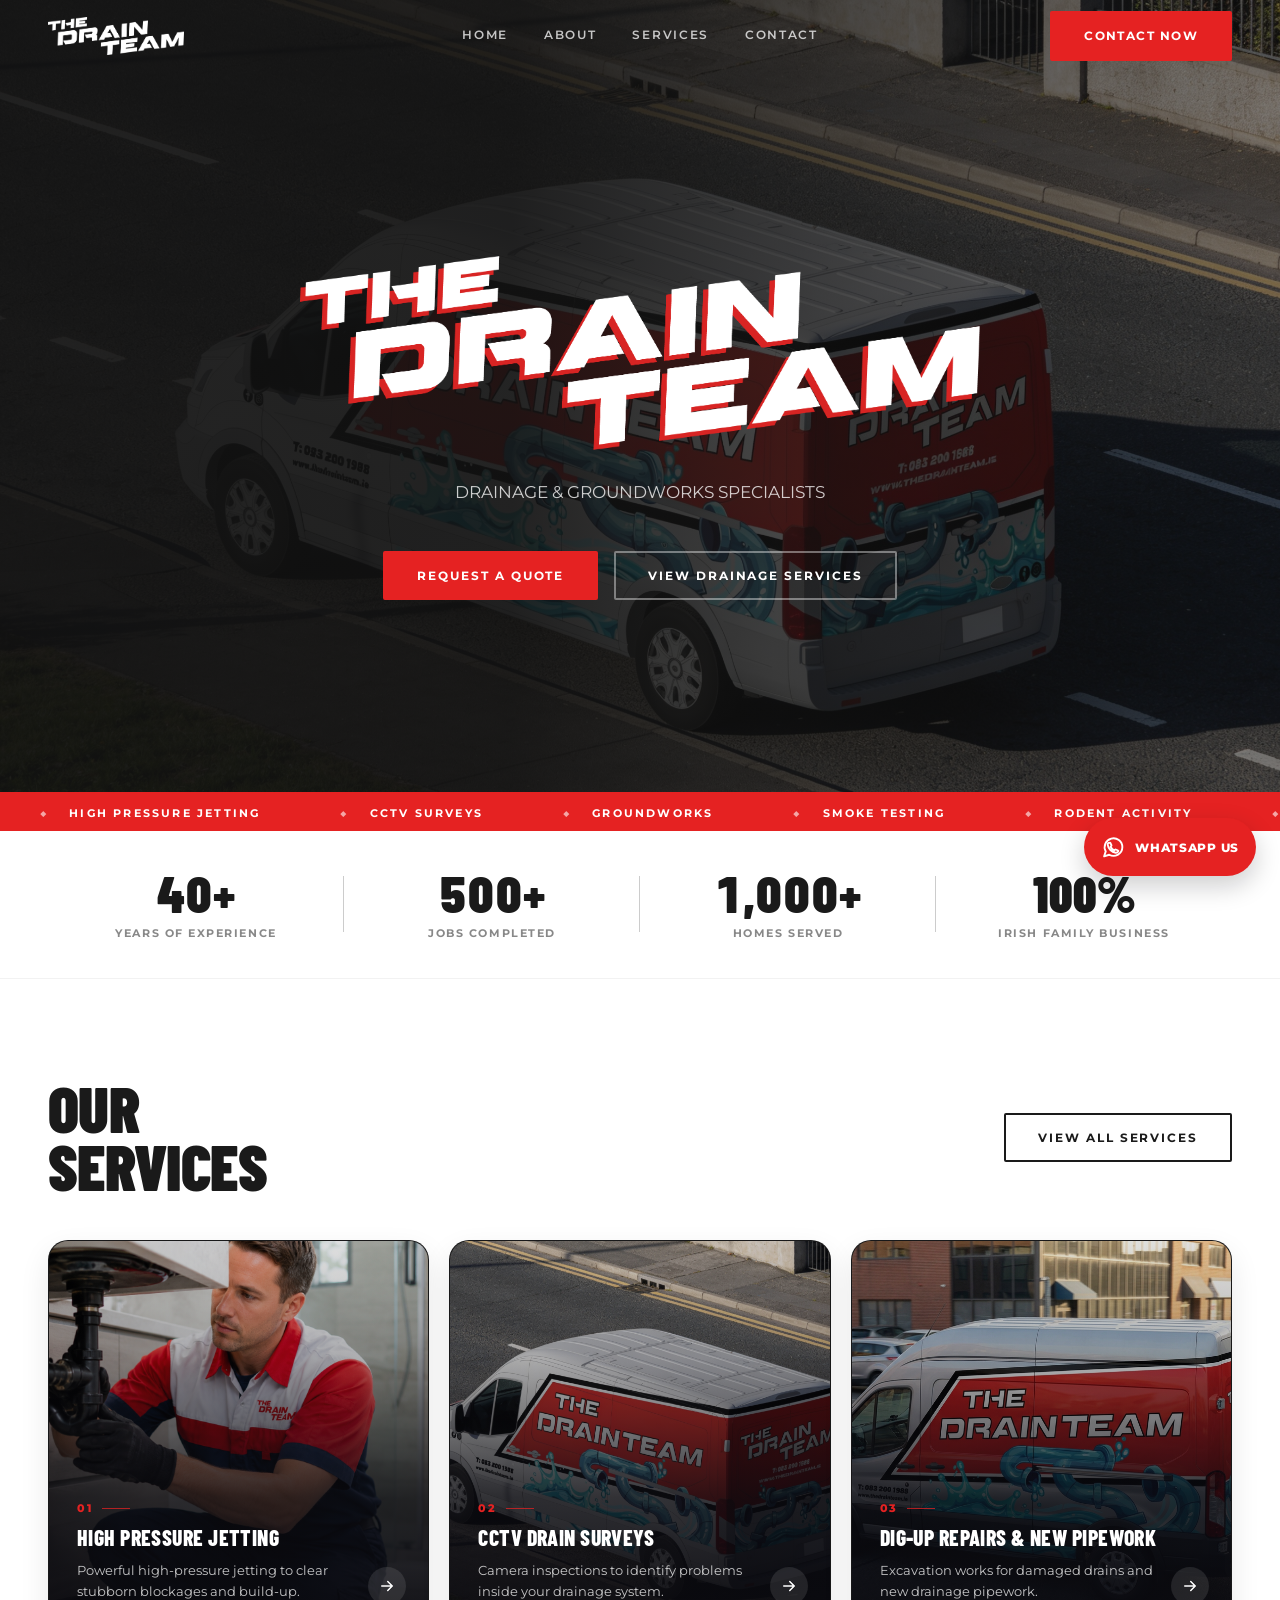
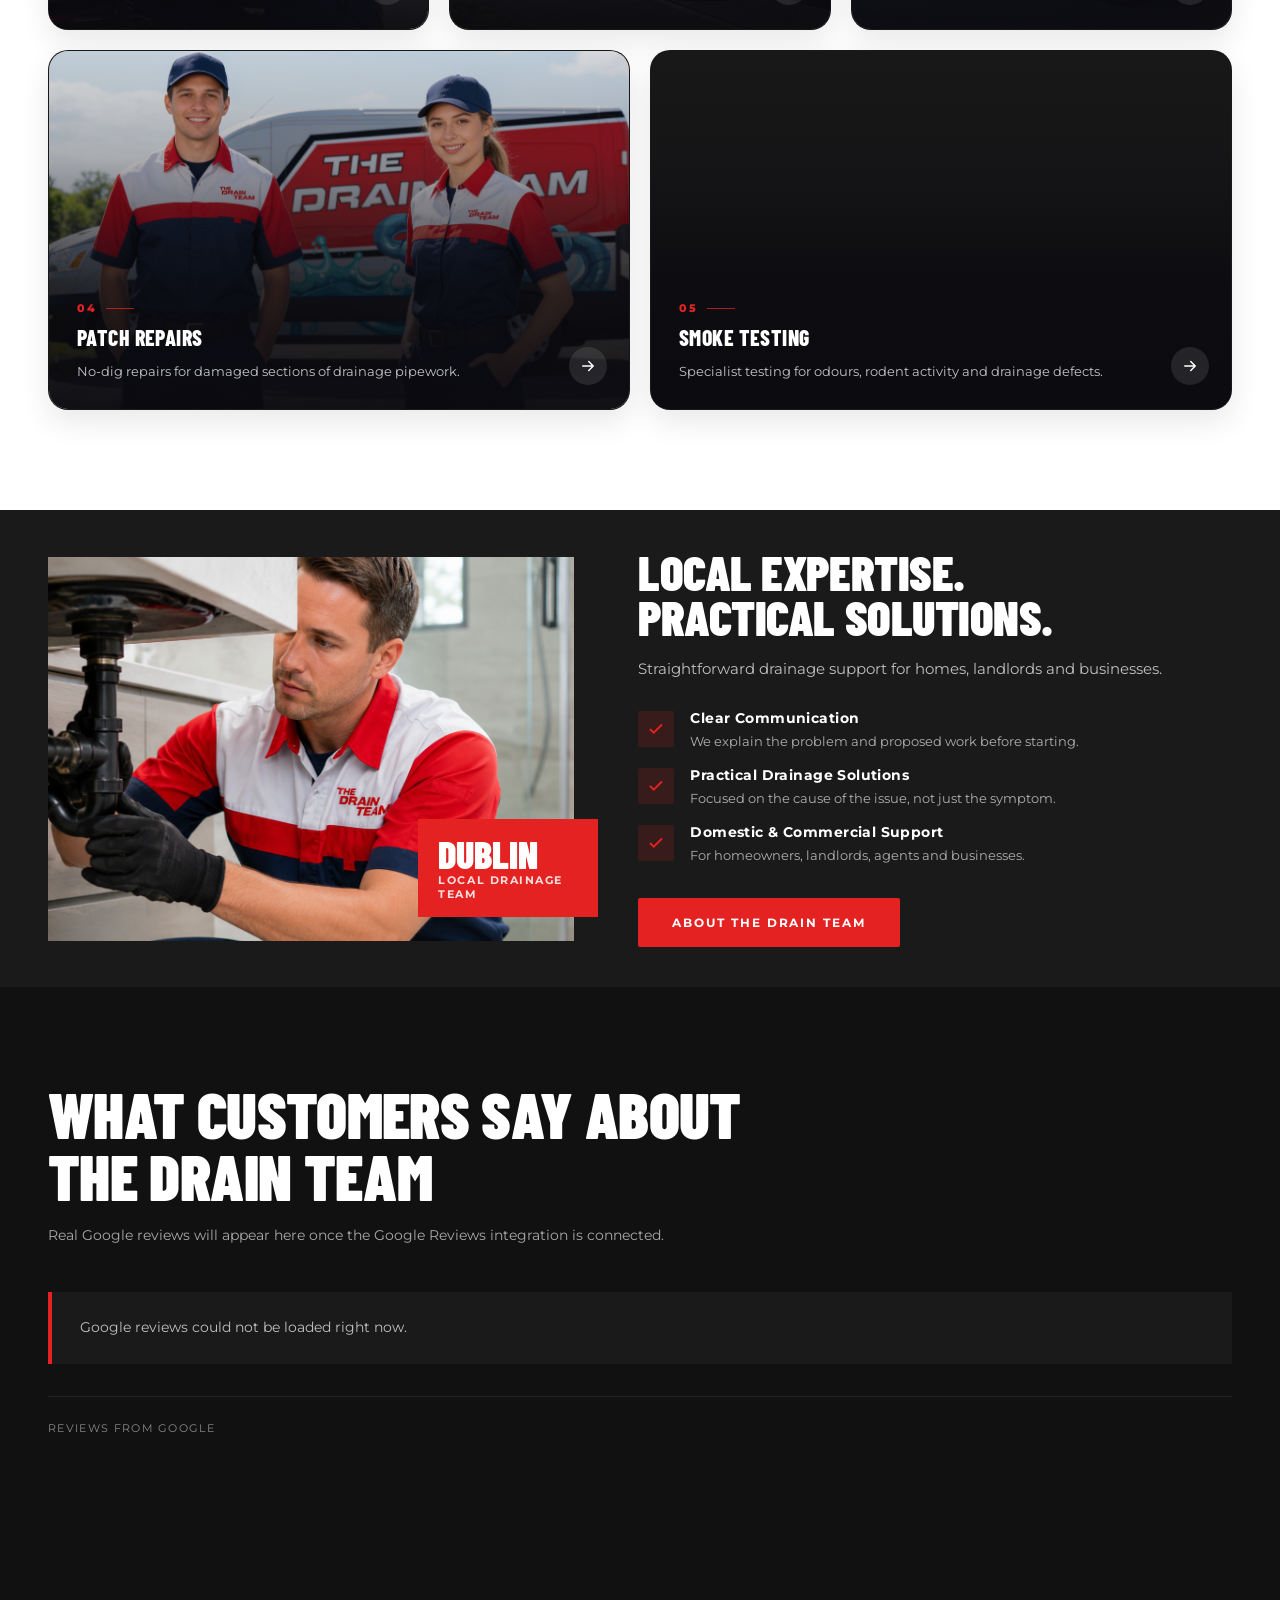
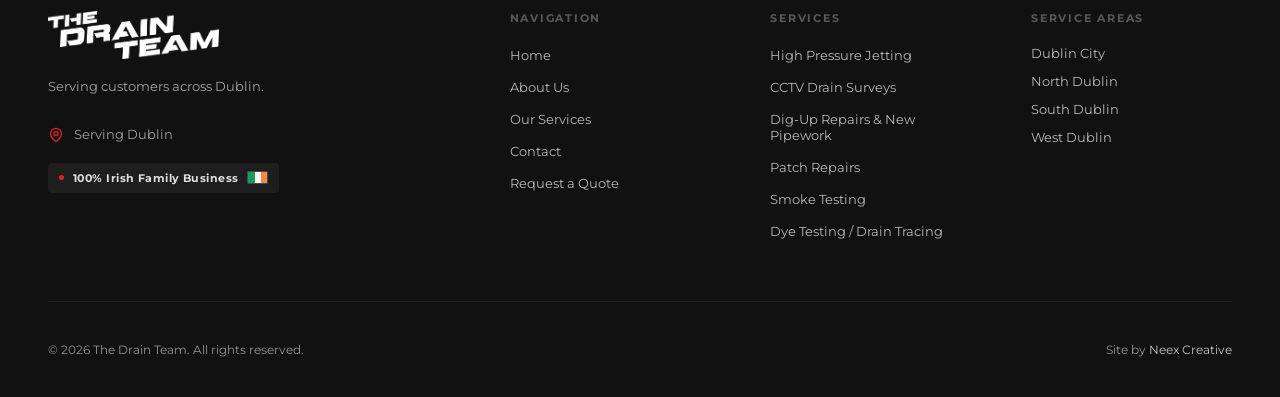
==== commit 2f3c392a: "Update services, SEO and site structure" ====
--- a/index.html
+++ b/index.html
@@ -3,8 +3,8 @@
 <head>
   <meta charset="UTF-8">
   <meta name="viewport" content="width=device-width, initial-scale=1.0">
-  <title>The Drain Team | Drainage Services in Dublin</title>
-  <meta name="description" content="The Drain Team provides drain unblocking, cleaning, CCTV surveys and repairs for homes and businesses throughout Dublin and the Greater Dublin area.">
+  <title>Drainage &amp; Groundworks Specialists Dublin | The Drain Team</title>
+  <meta name="description" content="Professional drainage and groundworks specialists in Dublin offering high pressure jetting, CCTV drain surveys, repairs, smoke testing and drain tracing.">
   <link rel="canonical" href="https://thedrainteam.ie/">
   <meta name="robots" content="index,follow,max-image-preview:large">
   <meta name="theme-color" content="#111111">
@@ -13,13 +13,13 @@
   <meta property="og:locale" content="en_IE">
   <meta property="og:type" content="website">
   <meta property="og:site_name" content="The Drain Team">
-  <meta property="og:title" content="The Drain Team | Drainage Services in Dublin">
-  <meta property="og:description" content="The Drain Team provides drain unblocking, cleaning, CCTV surveys and repairs for homes and businesses throughout Dublin and the Greater Dublin area.">
+  <meta property="og:title" content="Drainage &amp; Groundworks Specialists Dublin | The Drain Team">
+  <meta property="og:description" content="Professional drainage and groundworks specialists in Dublin offering high pressure jetting, CCTV drain surveys, repairs, smoke testing and drain tracing.">
   <meta property="og:url" content="https://thedrainteam.ie/">
   <meta property="og:image" content="https://thedrainteam.ie/assets/images/hero/dd.jpg">
   <meta name="twitter:card" content="summary_large_image">
-  <meta name="twitter:title" content="The Drain Team | Drainage Services in Dublin">
-  <meta name="twitter:description" content="The Drain Team provides drain unblocking, cleaning, CCTV surveys and repairs for homes and businesses throughout Dublin and the Greater Dublin area.">
+  <meta name="twitter:title" content="Drainage &amp; Groundworks Specialists Dublin | The Drain Team">
+  <meta name="twitter:description" content="Professional drainage and groundworks specialists in Dublin offering high pressure jetting, CCTV drain surveys, repairs, smoke testing and drain tracing.">
   <meta name="twitter:image" content="https://thedrainteam.ie/assets/images/hero/dd.jpg">
 
   <link rel="icon" href="/favicon.ico" sizes="16x16 32x32 48x48 64x64" type="image/x-icon">
@@ -39,25 +39,22 @@
     "@type": "LocalBusiness",
     "name": "The Drain Team",
     "url": "https://thedrainteam.ie/",
-    "description": "Drainage services for homes and businesses throughout Dublin and the Greater Dublin area.",
+    "description": "Professional drainage and groundworks specialists in Dublin offering high pressure jetting, CCTV drain surveys, repairs, smoke testing and drain tracing.",
     "image": "https://thedrainteam.ie/assets/images/hero/dd.jpg",
     "logo": "https://thedrainteam.ie/assets/images/logos/Logo_%20White.png",
-    "areaServed": [
-      { "@type": "City", "name": "Dublin" },
-      { "@type": "AdministrativeArea", "name": "Greater Dublin Area" }
-    ],
+    "areaServed": { "@type": "City", "name": "Dublin" },
     "hasOfferCatalog": {
       "@type": "OfferCatalog",
       "name": "Drainage services",
       "itemListElement": [
-        { "@type": "Offer", "itemOffered": { "@type": "Service", "name": "Drain unblocking" } },
-        { "@type": "Offer", "itemOffered": { "@type": "Service", "name": "Drain cleaning" } },
-        { "@type": "Offer", "itemOffered": { "@type": "Service", "name": "CCTV drain surveys" } },
-        { "@type": "Offer", "itemOffered": { "@type": "Service", "name": "Emergency drainage services" } },
-        { "@type": "Offer", "itemOffered": { "@type": "Service", "name": "Domestic drainage" } },
-        { "@type": "Offer", "itemOffered": { "@type": "Service", "name": "Commercial drainage" } },
-        { "@type": "Offer", "itemOffered": { "@type": "Service", "name": "Drain repairs" } },
-        { "@type": "Offer", "itemOffered": { "@type": "Service", "name": "Drain maintenance" } }
+        { "@type": "Offer", "itemOffered": { "@type": "Service", "name": "High Pressure Jetting" } },
+        { "@type": "Offer", "itemOffered": { "@type": "Service", "name": "CCTV Drain Surveys" } },
+        { "@type": "Offer", "itemOffered": { "@type": "Service", "name": "Dig-Up Repairs & New Pipework" } },
+        { "@type": "Offer", "itemOffered": { "@type": "Service", "name": "Patch Repairs" } },
+        { "@type": "Offer", "itemOffered": { "@type": "Service", "name": "Smoke Testing" } },
+        { "@type": "Offer", "itemOffered": { "@type": "Service", "name": "Dye Testing / Drain Tracing" } },
+        { "@type": "Offer", "itemOffered": { "@type": "Service", "name": "Gutter Cleaning" } },
+        { "@type": "Offer", "itemOffered": { "@type": "Service", "name": "Power Washing" } }
       ]
     }
   }
@@ -154,58 +151,58 @@
       <a href="pages/services.html" class="btn btn-outline-dark services-header-cta">View All Services</a>
     </div>
     <div class="services-grid">
-      <a href="pages/services.html#drain-unblocking" class="service-card animate-in">
+      <a href="pages/services.html#high-pressure-jetting" class="service-card animate-in">
         <div class="service-card-media">
           <img src="assets/images/sections/team-at-work.jpg" alt="Drainage engineer working beneath a sink" loading="lazy" decoding="async">
         </div>
         <div class="service-card-content">
           <span class="service-card-kicker">01</span>
-          <h3 class="service-card-title">Drain Unblocking</h3>
-          <p class="service-card-desc">Blocked sinks, toilets and external drains cleared with professional drainage equipment.</p>
-          <span class="service-card-arrow" aria-hidden="true"><svg width="18" height="18" viewBox="0 0 24 24" fill="none" stroke="currentColor" stroke-width="2" stroke-linecap="round" stroke-linejoin="round" focusable="false"><path d="M5 12h14M13 6l6 6-6 6"/></svg></span>
-        </div>
-      </a>
-      <a href="pages/services.html#drain-cleaning" class="service-card animate-in delay-1">
+          <h3 class="service-card-title">HIGH PRESSURE JETTING</h3>
+          <p class="service-card-desc">Powerful high-pressure jetting to clear stubborn blockages and build-up.</p>
+          <span class="service-card-arrow" aria-hidden="true"><svg width="18" height="18" viewBox="0 0 24 24" fill="none" stroke="currentColor" stroke-width="2" stroke-linecap="round" stroke-linejoin="round" focusable="false"><path d="M5 12h14M13 6l6 6-6 6"/></svg></span>
+        </div>
+      </a>
+      <a href="pages/services.html#cctv-drain-surveys" class="service-card animate-in delay-1">
         <div class="service-card-media">
           <img src="assets/images/hero/hero-bg.jpg" alt="The Drain Team service van on the road" loading="lazy" decoding="async">
         </div>
         <div class="service-card-content">
           <span class="service-card-kicker">02</span>
-          <h3 class="service-card-title">Drain Cleaning</h3>
-          <p class="service-card-desc">Planned drain cleaning to keep wastewater moving and help prevent repeat blockages.</p>
-          <span class="service-card-arrow" aria-hidden="true"><svg width="18" height="18" viewBox="0 0 24 24" fill="none" stroke="currentColor" stroke-width="2" stroke-linecap="round" stroke-linejoin="round" focusable="false"><path d="M5 12h14M13 6l6 6-6 6"/></svg></span>
-        </div>
-      </a>
-      <a href="pages/services.html#cctv-drain-surveys" class="service-card animate-in delay-2">
+          <h3 class="service-card-title">CCTV DRAIN SURVEYS</h3>
+          <p class="service-card-desc">Camera inspections to identify problems inside your drainage system.</p>
+          <span class="service-card-arrow" aria-hidden="true"><svg width="18" height="18" viewBox="0 0 24 24" fill="none" stroke="currentColor" stroke-width="2" stroke-linecap="round" stroke-linejoin="round" focusable="false"><path d="M5 12h14M13 6l6 6-6 6"/></svg></span>
+        </div>
+      </a>
+      <a href="pages/services.html#dig-up-repairs-new-pipework" class="service-card animate-in delay-2">
         <div class="service-card-media">
           <img src="assets/images/hero/dd.jpg" alt="The Drain Team service van in an urban area" loading="lazy" decoding="async">
         </div>
         <div class="service-card-content">
           <span class="service-card-kicker">03</span>
-          <h3 class="service-card-title">CCTV Drain Surveys</h3>
-          <p class="service-card-desc">Camera inspections to identify issues inside your drainage system.</p>
-          <span class="service-card-arrow" aria-hidden="true"><svg width="18" height="18" viewBox="0 0 24 24" fill="none" stroke="currentColor" stroke-width="2" stroke-linecap="round" stroke-linejoin="round" focusable="false"><path d="M5 12h14M13 6l6 6-6 6"/></svg></span>
-        </div>
-      </a>
-      <a href="pages/services.html#drain-repairs" class="service-card animate-in delay-3">
+          <h3 class="service-card-title">DIG-UP REPAIRS &amp; NEW PIPEWORK</h3>
+          <p class="service-card-desc">Excavation works for damaged drains and new drainage pipework.</p>
+          <span class="service-card-arrow" aria-hidden="true"><svg width="18" height="18" viewBox="0 0 24 24" fill="none" stroke="currentColor" stroke-width="2" stroke-linecap="round" stroke-linejoin="round" focusable="false"><path d="M5 12h14M13 6l6 6-6 6"/></svg></span>
+        </div>
+      </a>
+      <a href="pages/services.html#patch-repairs" class="service-card animate-in delay-3">
         <div class="service-card-media">
           <img src="assets/images/hero/hero-about.jpg" alt="Drainage engineers beside a service van" loading="lazy" decoding="async">
         </div>
         <div class="service-card-content">
           <span class="service-card-kicker">04</span>
-          <h3 class="service-card-title">Drain Repairs</h3>
-          <p class="service-card-desc">Assessment and repair for damaged or defective drains.</p>
-          <span class="service-card-arrow" aria-hidden="true"><svg width="18" height="18" viewBox="0 0 24 24" fill="none" stroke="currentColor" stroke-width="2" stroke-linecap="round" stroke-linejoin="round" focusable="false"><path d="M5 12h14M13 6l6 6-6 6"/></svg></span>
-        </div>
-      </a>
-      <a href="pages/services.html#emergency-drainage" class="service-card animate-in delay-4">
+          <h3 class="service-card-title">PATCH REPAIRS</h3>
+          <p class="service-card-desc">No-dig repairs for damaged sections of drainage pipework.</p>
+          <span class="service-card-arrow" aria-hidden="true"><svg width="18" height="18" viewBox="0 0 24 24" fill="none" stroke="currentColor" stroke-width="2" stroke-linecap="round" stroke-linejoin="round" focusable="false"><path d="M5 12h14M13 6l6 6-6 6"/></svg></span>
+        </div>
+      </a>
+      <a href="pages/services.html#smoke-testing" class="service-card animate-in delay-4">
         <div class="service-card-media">
           <img src="assets/images/about/van-branding.jpg" alt="The Drain Team service van ready for a callout" loading="lazy" decoding="async">
         </div>
         <div class="service-card-content">
           <span class="service-card-kicker">05</span>
-          <h3 class="service-card-title">Emergency Drainage</h3>
-          <p class="service-card-desc">Urgent drainage problem? Contact the team to check availability.</p>
+          <h3 class="service-card-title">SMOKE TESTING</h3>
+          <p class="service-card-desc">Specialist testing for odours, rodent activity and drainage defects.</p>
           <span class="service-card-arrow" aria-hidden="true"><svg width="18" height="18" viewBox="0 0 24 24" fill="none" stroke="currentColor" stroke-width="2" stroke-linecap="round" stroke-linejoin="round" focusable="false"><path d="M5 12h14M13 6l6 6-6 6"/></svg></span>
         </div>
       </a>
@@ -309,13 +306,13 @@
     <div class="footer-top">
       <div>
         <img src="assets/images/logos/Logo_%20White.png" alt="The Drain Team" class="footer-logo-img">
-        <p class="footer-tagline">Drainage services for homes and businesses throughout Dublin and the Greater Dublin area.</p>
+        <p class="footer-tagline">Serving customers across Dublin.</p>
         <!-- [PHONE TBC] -->
         <!-- [EMAIL TBC] -->
         <!-- [WHATSAPP TBC] -->
         <div class="footer-contact-item">
           <svg width="16" height="16" viewBox="0 0 24 24" fill="none" stroke="currentColor" stroke-width="2" aria-hidden="true" focusable="false"><path d="M20 10c0 6-8 12-8 12s-8-6-8-12a8 8 0 0 1 16 0Z"/><circle cx="12" cy="10" r="3"/></svg>
-          Dublin &amp; Greater Dublin
+          Serving Dublin
         </div>
         <div class="footer-trust-badge">
           <span class="footer-trust-badge__dot" aria-hidden="true"></span>
@@ -348,12 +345,12 @@
       <nav aria-label="Services">
         <p class="footer-col-title">Services</p>
         <div class="footer-links">
-          <a href="pages/services.html#drain-unblocking">Drain Unblocking</a>
-          <a href="pages/services.html#drain-cleaning">Drain Cleaning</a>
+          <a href="pages/services.html#high-pressure-jetting">High Pressure Jetting</a>
           <a href="pages/services.html#cctv-drain-surveys">CCTV Drain Surveys</a>
-          <a href="pages/services.html#emergency-drainage">Emergency Drainage</a>
-          <a href="pages/services.html#drain-repairs">Drain Repairs</a>
-          <a href="pages/services.html#maintenance">Drainage Maintenance</a>
+          <a href="pages/services.html#dig-up-repairs-new-pipework">Dig-Up Repairs &amp; New Pipework</a>
+          <a href="pages/services.html#patch-repairs">Patch Repairs</a>
+          <a href="pages/services.html#smoke-testing">Smoke Testing</a>
+          <a href="pages/services.html#dye-testing-drain-tracing">Dye Testing / Drain Tracing</a>
         </div>
       </nav>
       <div>
@@ -365,7 +362,6 @@
           <li>North Dublin</li>
           <li>South Dublin</li>
           <li>West Dublin</li>
-          <li>Greater Dublin</li>
         </ul>
       </div>
     </div>
--- a/css/style.css
+++ b/css/style.css
@@ -1456,6 +1456,27 @@
 }
 .service-row.reversed .service-row-image { order: 2; }
 .service-row.reversed .service-row-content { order: 1; }
+.services-final-cta {
+  padding: 88px 48px;
+  background: var(--dark);
+  text-align: center;
+}
+.services-final-cta__inner {
+  width: 100%;
+  max-width: 900px;
+  margin-inline: auto;
+}
+.services-final-cta__title {
+  margin-bottom: 20px;
+  font-size: clamp(36px, 5vw, 68px);
+}
+.services-final-cta__text {
+  max-width: 680px;
+  margin: 0 auto 32px;
+  color: rgba(255,255,255,0.78);
+  font-size: 16px;
+  line-height: 1.7;
+}
 
 /* ─── CONTACT PAGE ───────────────────────────────────── */
 .contact-section {
@@ -1957,6 +1978,7 @@
   .contact-direct-option { padding-inline: 12px; }
   .form-row { grid-template-columns: 1fr; }
   .service-row-content { padding: 40px 24px; }
+  .services-final-cta { padding: 72px 24px; }
   .nav-mobile { padding: 24px; }
 }
 @media (max-width: 480px) {
@@ -2008,6 +2030,7 @@
   .contact-direct-options__actions { grid-template-columns: 1fr; }
   .contact-direct-option { width: 100%; }
   .service-row-content { padding: 32px 16px; }
+  .services-final-cta { padding: 56px 16px; }
   footer { padding: 48px 16px 0; }
   .map-section-wrapper { padding: 48px 16px; }
   .service-area-card { border-radius: 20px; }
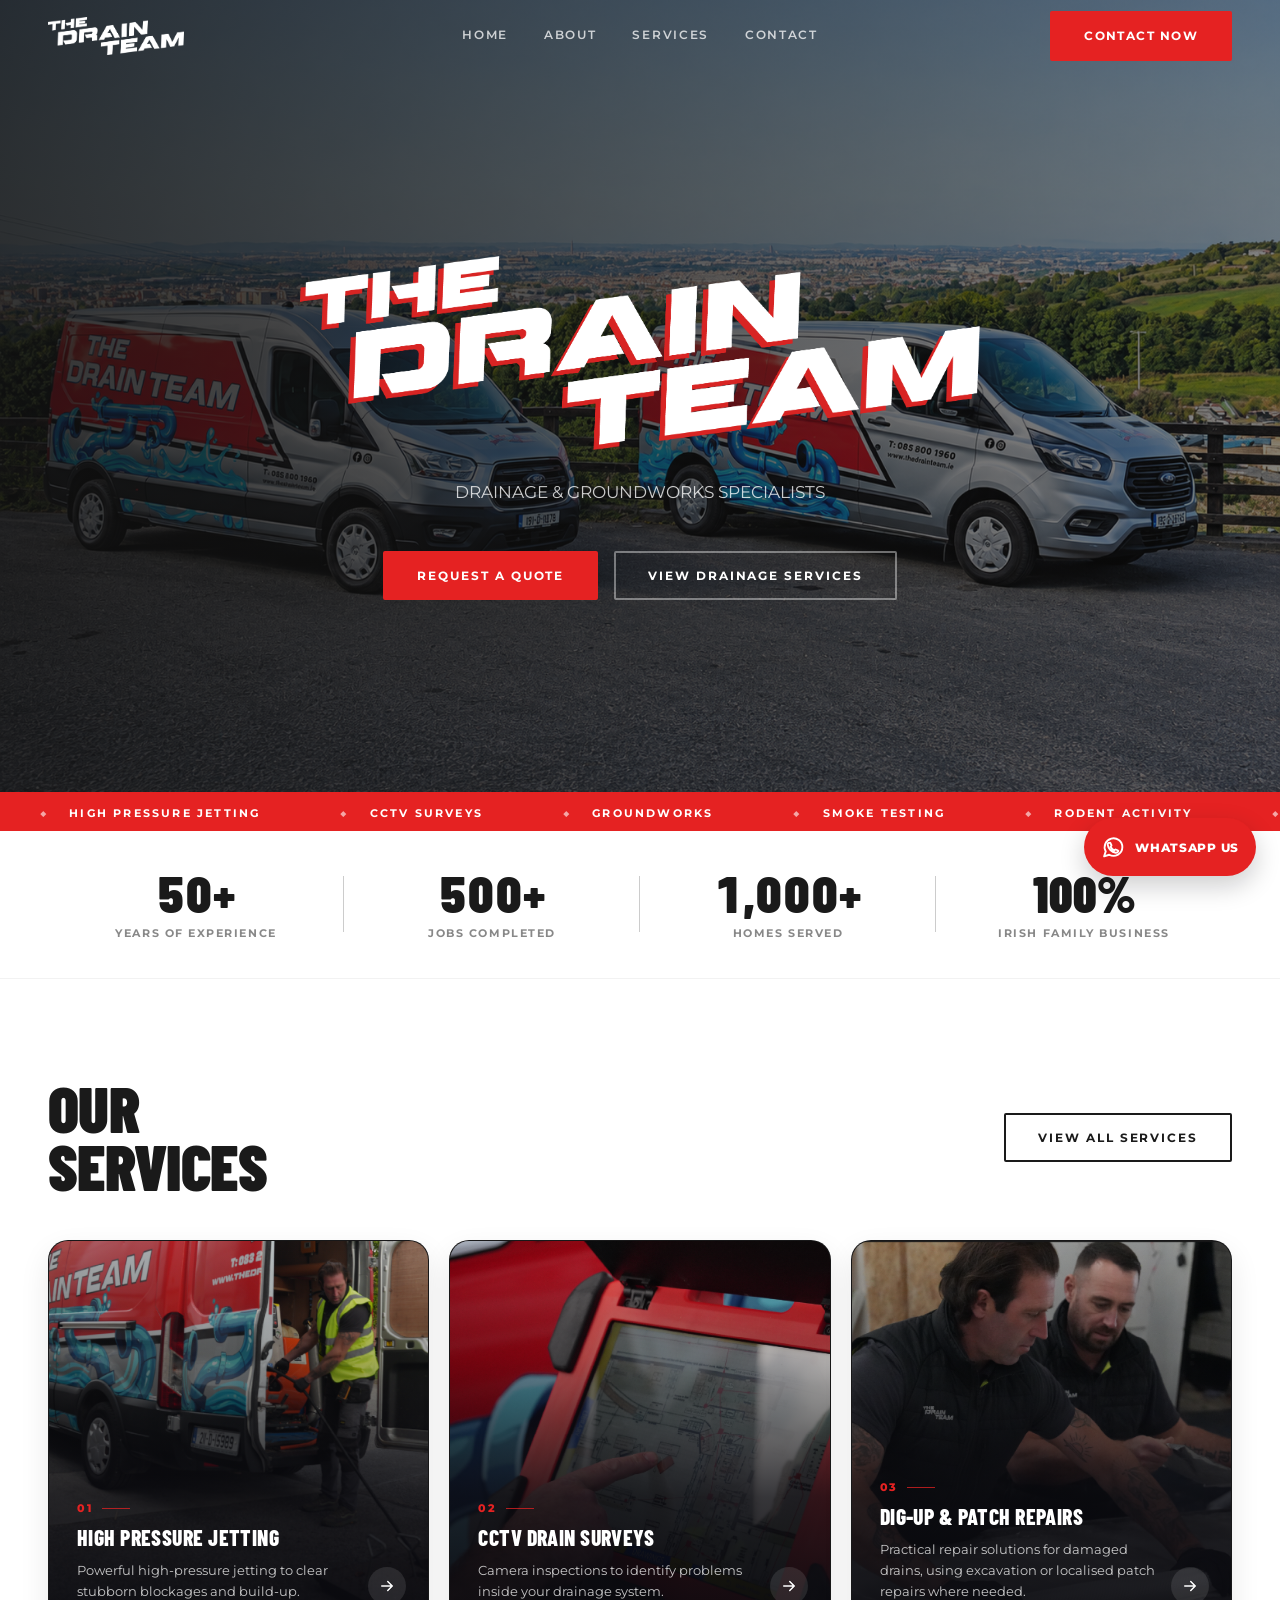
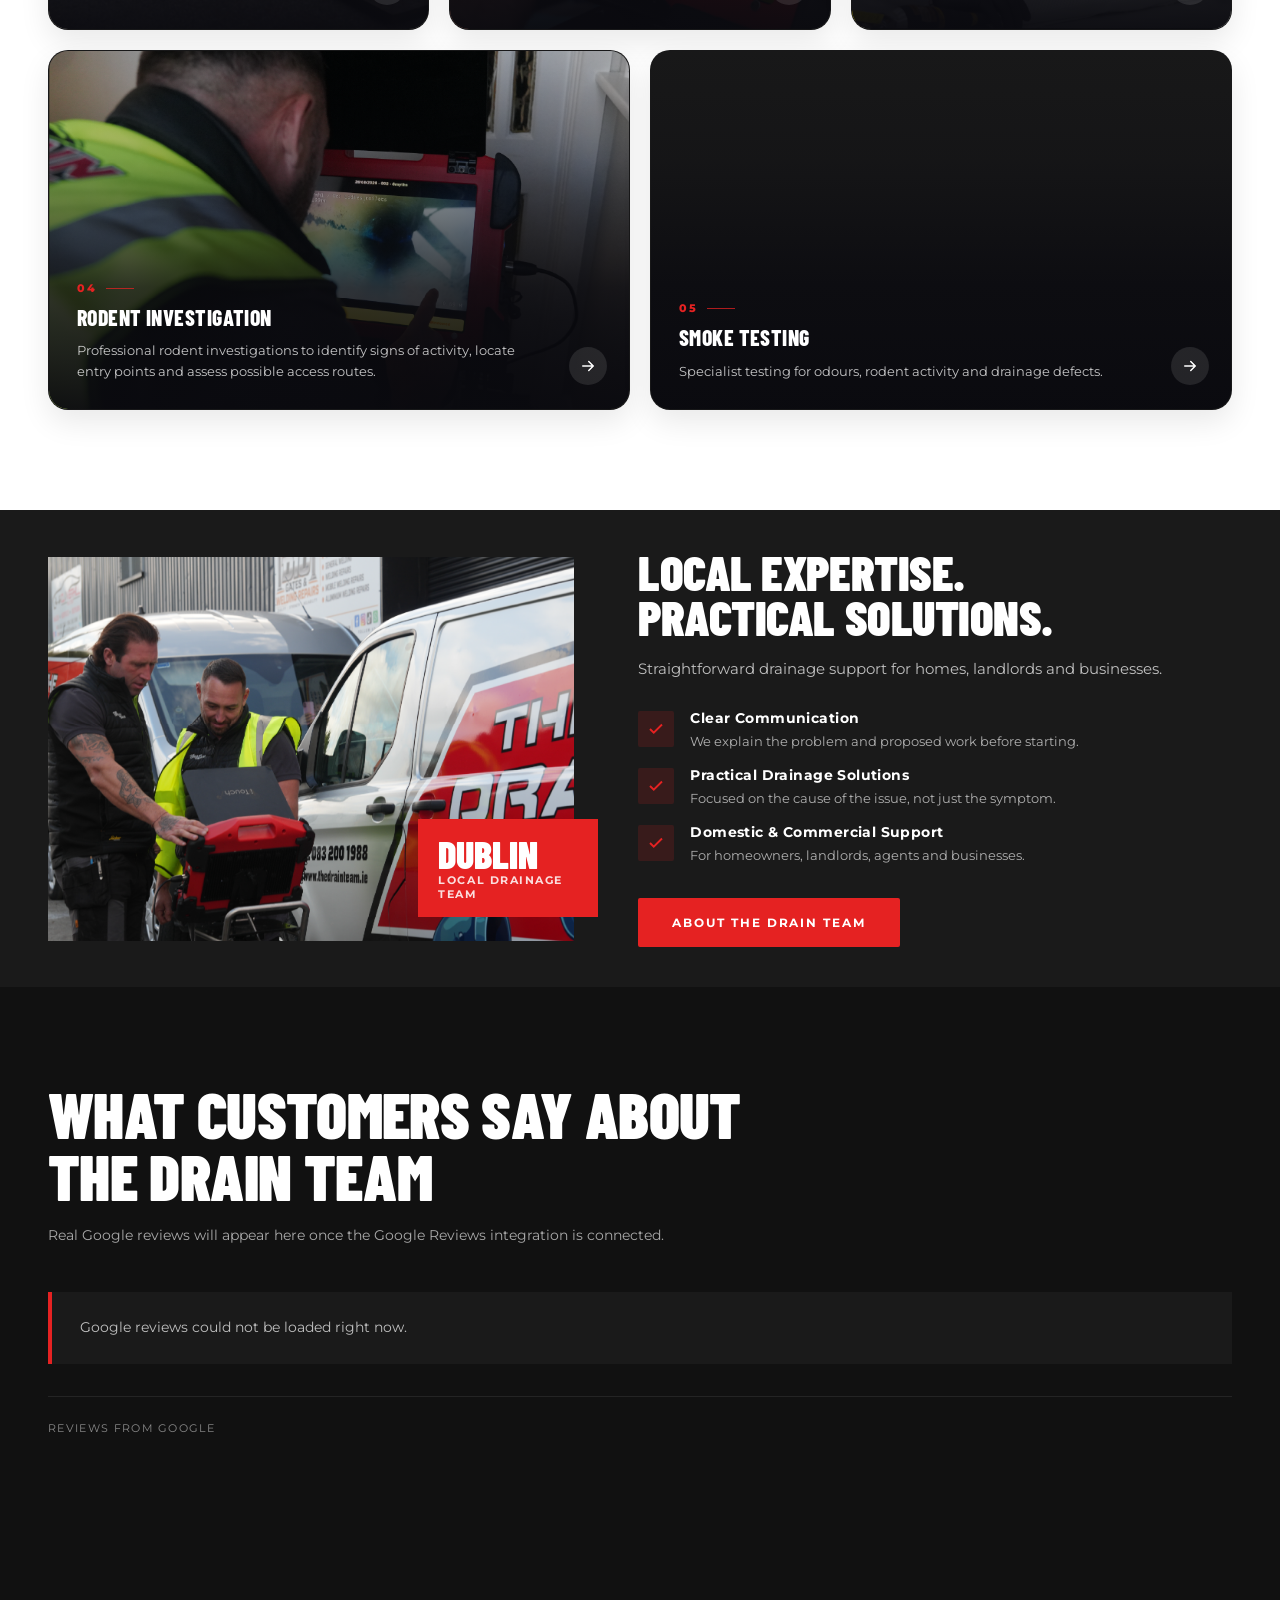
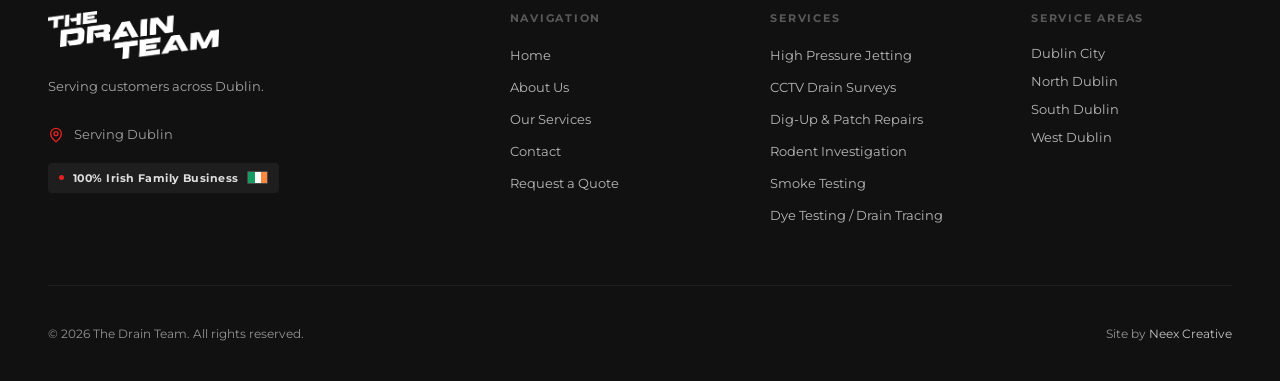
==== commit 9965167d: "Update services content, imagery and homepage details" ====
--- a/index.html
+++ b/index.html
@@ -127,7 +127,7 @@
   <!-- HOMEPAGE METRICS -->
   <section class="hero-metrics" aria-label="The Drain Team statistics">
     <div class="hero-metric">
-      <span class="hero-metric__number counting-number" data-count-from="0" data-count-to="40" data-count-suffix="+">40+</span>
+      <span class="hero-metric__number counting-number" data-count-from="0" data-count-to="50" data-count-suffix="+">50+</span>
       <span class="hero-metric__label">Years of Experience</span>
     </div>
     <div class="hero-metric">
@@ -153,7 +153,7 @@
     <div class="services-grid">
       <a href="pages/services.html#high-pressure-jetting" class="service-card animate-in">
         <div class="service-card-media">
-          <img src="assets/images/sections/team-at-work.jpg" alt="Drainage engineer working beneath a sink" loading="lazy" decoding="async">
+          <img src="assets/images/services/service-high-pressure-jetting.webp" alt="The Drain Team carrying out high pressure jetting" loading="lazy" decoding="async">
         </div>
         <div class="service-card-content">
           <span class="service-card-kicker">01</span>
@@ -164,7 +164,7 @@
       </a>
       <a href="pages/services.html#cctv-drain-surveys" class="service-card animate-in delay-1">
         <div class="service-card-media">
-          <img src="assets/images/hero/hero-bg.jpg" alt="The Drain Team service van on the road" loading="lazy" decoding="async">
+          <img src="assets/images/services/service-cctv-drain-surveys.webp" alt="The Drain Team carrying out a CCTV drain survey" loading="lazy" decoding="async">
         </div>
         <div class="service-card-content">
           <span class="service-card-kicker">02</span>
@@ -175,29 +175,29 @@
       </a>
       <a href="pages/services.html#dig-up-repairs-new-pipework" class="service-card animate-in delay-2">
         <div class="service-card-media">
-          <img src="assets/images/hero/dd.jpg" alt="The Drain Team service van in an urban area" loading="lazy" decoding="async">
+          <img src="assets/images/services/service-dig-up-repairs-new-pipework.webp" alt="The Drain Team carrying out drainage excavation and pipework" loading="lazy" decoding="async">
         </div>
         <div class="service-card-content">
           <span class="service-card-kicker">03</span>
-          <h3 class="service-card-title">DIG-UP REPAIRS &amp; NEW PIPEWORK</h3>
-          <p class="service-card-desc">Excavation works for damaged drains and new drainage pipework.</p>
+          <h3 class="service-card-title">DIG-UP &amp; PATCH REPAIRS</h3>
+          <p class="service-card-desc">Practical repair solutions for damaged drains, using excavation or localised patch repairs where needed.</p>
           <span class="service-card-arrow" aria-hidden="true"><svg width="18" height="18" viewBox="0 0 24 24" fill="none" stroke="currentColor" stroke-width="2" stroke-linecap="round" stroke-linejoin="round" focusable="false"><path d="M5 12h14M13 6l6 6-6 6"/></svg></span>
         </div>
       </a>
       <a href="pages/services.html#patch-repairs" class="service-card animate-in delay-3">
         <div class="service-card-media">
-          <img src="assets/images/hero/hero-about.jpg" alt="Drainage engineers beside a service van" loading="lazy" decoding="async">
+          <img src="assets/images/services/service-patch-repairs.webp" alt="Drainage patch repair work by The Drain Team" loading="lazy" decoding="async">
         </div>
         <div class="service-card-content">
           <span class="service-card-kicker">04</span>
-          <h3 class="service-card-title">PATCH REPAIRS</h3>
-          <p class="service-card-desc">No-dig repairs for damaged sections of drainage pipework.</p>
+          <h3 class="service-card-title">RODENT INVESTIGATION</h3>
+          <p class="service-card-desc">Professional rodent investigations to identify signs of activity, locate entry points and assess possible access routes.</p>
           <span class="service-card-arrow" aria-hidden="true"><svg width="18" height="18" viewBox="0 0 24 24" fill="none" stroke="currentColor" stroke-width="2" stroke-linecap="round" stroke-linejoin="round" focusable="false"><path d="M5 12h14M13 6l6 6-6 6"/></svg></span>
         </div>
       </a>
       <a href="pages/services.html#smoke-testing" class="service-card animate-in delay-4">
         <div class="service-card-media">
-          <img src="assets/images/about/van-branding.jpg" alt="The Drain Team service van ready for a callout" loading="lazy" decoding="async">
+          <img src="assets/images/services/service-smoke-testing.webp" alt="The Drain Team carrying out drainage smoke testing" loading="lazy" decoding="async">
         </div>
         <div class="service-card-content">
           <span class="service-card-kicker">05</span>
@@ -212,9 +212,9 @@
   <!-- WHY US -->
   <section class="why-us" aria-labelledby="why-us-heading">
     <div class="why-us-image animate-in">
-      <!-- ASSET: assets/images/sections/team-at-work.jpg — Why Us section, portrait 4:5 ratio.
+      <!-- ASSET: assets/images/sections/home-why-us.webp — Why Us section, portrait 4:5 ratio.
            [PLACEHOLDER: real photograph of The Drain Team at work required — current image is a development preview and must not be presented as the client's team] -->
-      <img src="assets/images/sections/team-at-work.jpg" alt="Engineer carrying out drainage work" loading="lazy" decoding="async">
+      <img src="assets/images/sections/home-why-us.webp" alt="The Drain Team working on site in Dublin" loading="lazy" decoding="async">
       <!-- [PLACEHOLDER: verified years of experience — badge restored once confirmed] -->
       <div class="why-us-badge">
         <div class="why-us-badge-num">DUBLIN</div>
@@ -347,8 +347,8 @@
         <div class="footer-links">
           <a href="pages/services.html#high-pressure-jetting">High Pressure Jetting</a>
           <a href="pages/services.html#cctv-drain-surveys">CCTV Drain Surveys</a>
-          <a href="pages/services.html#dig-up-repairs-new-pipework">Dig-Up Repairs &amp; New Pipework</a>
-          <a href="pages/services.html#patch-repairs">Patch Repairs</a>
+          <a href="pages/services.html#dig-up-repairs-new-pipework">Dig-Up &amp; Patch Repairs</a>
+          <a href="pages/services.html#patch-repairs">Rodent Investigation</a>
           <a href="pages/services.html#smoke-testing">Smoke Testing</a>
           <a href="pages/services.html#dye-testing-drain-tracing">Dye Testing / Drain Tracing</a>
         </div>
--- a/css/style.css
+++ b/css/style.css
@@ -498,8 +498,8 @@
   position: absolute;
   inset: 0;
   background:
-    linear-gradient(to right, rgba(17,17,17,0.92) 40%, rgba(17,17,17,0.5) 100%),
-    url('../assets/images/hero/hero-bg.jpg') center/cover no-repeat;
+    linear-gradient(to right, rgba(17,17,17,0.92) -20%, rgba(17,17,17,0.5) 100%),
+    url('../assets/images/hero/Branded Drain Team Vans Overlooking Cityscape.png') center/cover no-repeat;
 }
 .hero-content {
   position: relative;
@@ -1066,11 +1066,15 @@
   max-width: 760px;
 }
 .page-hero--about {
-  --page-hero-image: url('../assets/images/hero/hero-about.jpg');
+  --page-hero-image: url('../assets/images/hero/Hero_family0.webp');
+  background-position: center 15%;
+}
+.page-hero--services {
+  --page-hero-image: url('../assets/images/hero/hero-services.JPG');
+  background-image:
+    linear-gradient(to right, rgba(17,17,17,0.90) 0%, rgba(17,17,17,0.66) 32%, rgba(17,17,17,0.14) 58%, rgba(17,17,17,0.02) 100%),
+    var(--page-hero-image);
   background-position: center 30%;
-}
-.page-hero--services {
-  --page-hero-image: url('../assets/images/hero/hero-services.svg');
 }
 .page-hero--contact {
   --page-hero-image: url('../assets/images/hero/hero-contact.svg');
@@ -1087,6 +1091,7 @@
   overflow-wrap: break-word;
   text-wrap: balance;
 }
+.about-title-mobile-break { display: none; }
 .page-hero-sub {
   max-width: 540px;
   color: rgba(255,255,255,0.85);
@@ -1352,6 +1357,9 @@
   object-fit: cover;
   filter: grayscale(30%);
   transition: transform 0.5s var(--ease), filter 0.5s var(--ease);
+}
+.about-team .team-card-image img {
+  object-position: center 20%;
 }
 .team-card:hover .team-card-image img {
   transform: scale(1.04);
@@ -1935,6 +1943,7 @@
 }
 @media (max-width: 768px) {
   .page-hero { min-height: 420px; padding-top: 120px; padding-bottom: 56px; }
+  .about-title-mobile-break { display: block; }
   .google-reviews-section { padding: 72px 24px; }
   .google-reviews-section__top { grid-template-columns: 1fr; gap: 28px; }
   .google-reviews-summary { text-align: left; }
@@ -1949,6 +1958,7 @@
   .about-team, .page-hero { padding-left: 24px; padding-right: 24px; }
   .about-page .breadcrumb { padding-top: 12px; }
   .about-story { padding-top: 60px; padding-bottom: 60px; }
+  .about-story-img { object-position: center top; }
   .about-values { padding-top: 60px; padding-bottom: 60px; }
   .about-work-list { grid-template-columns: 1fr; gap: 34px; }
   .about-work-item p { max-width: 560px; }
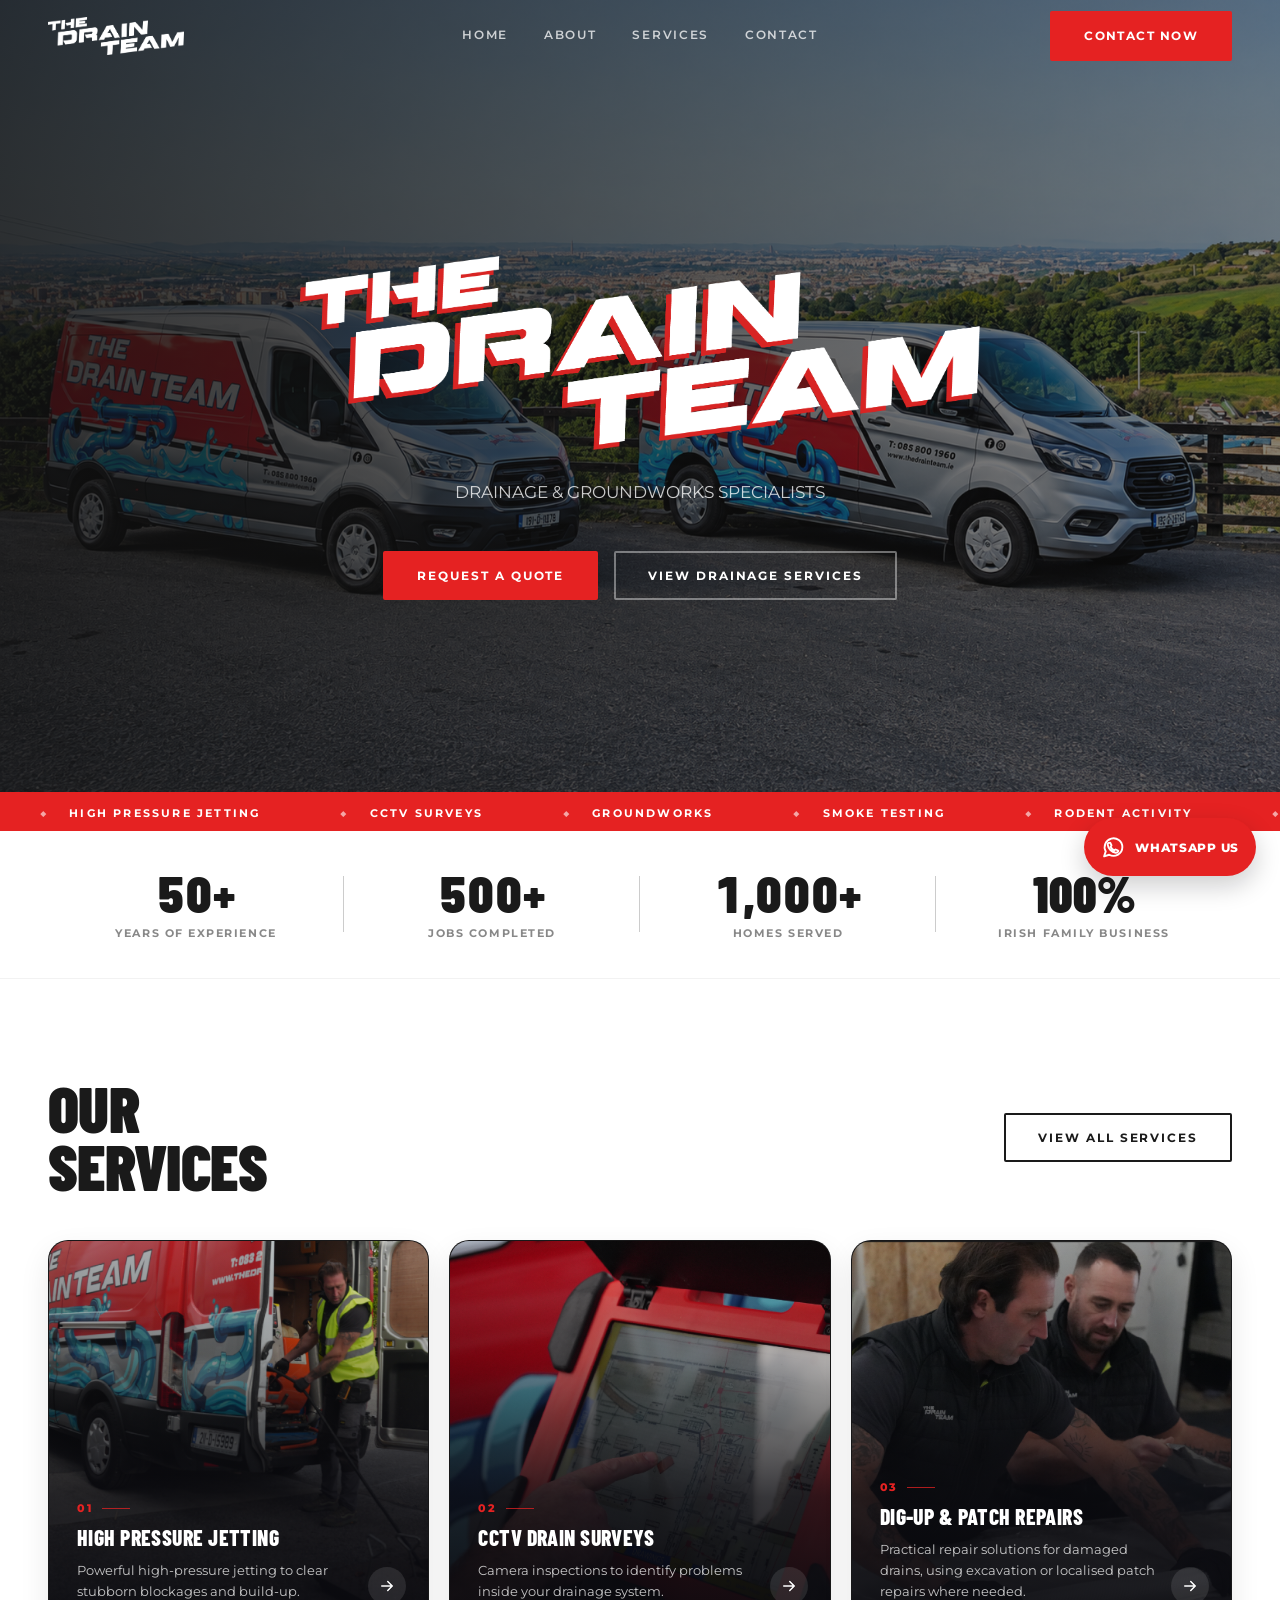
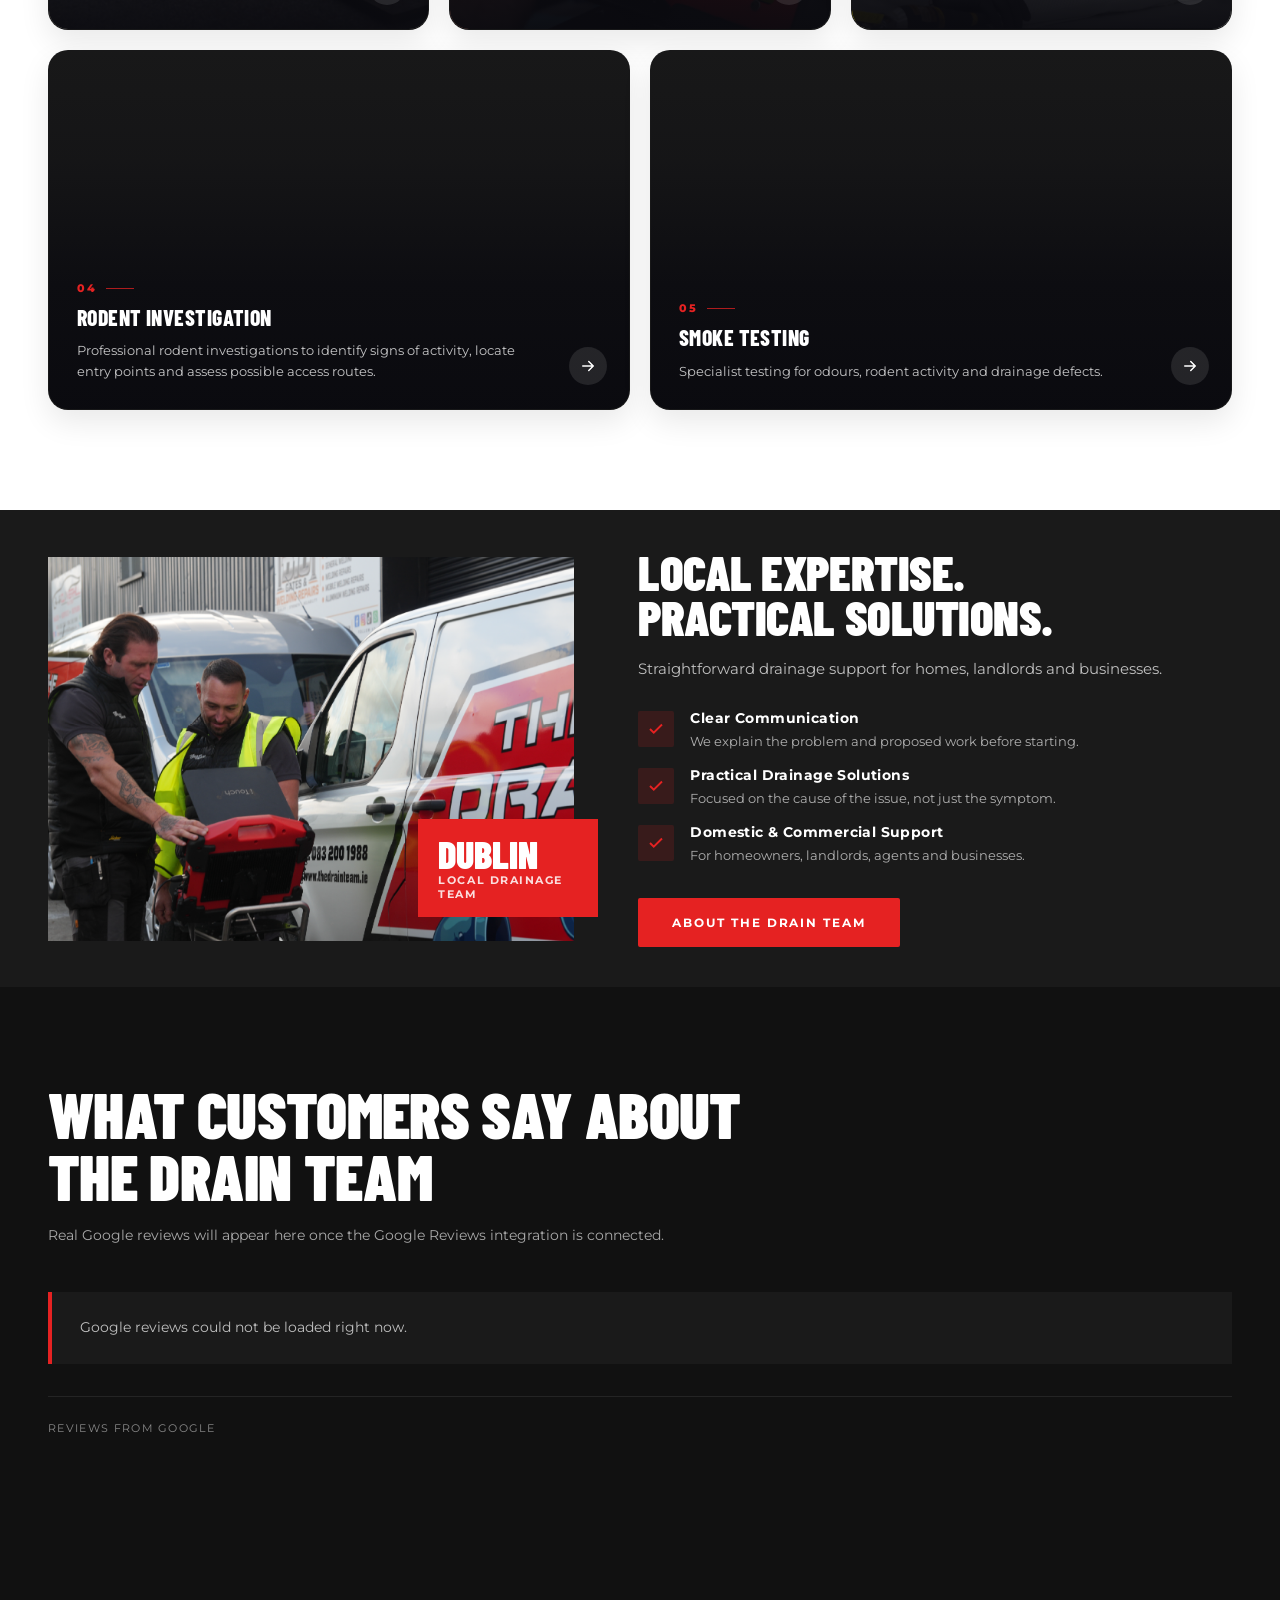
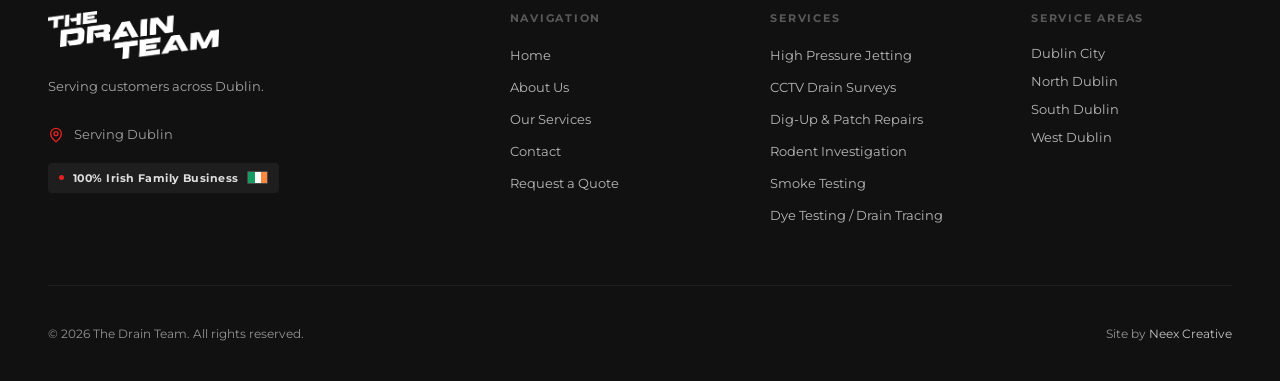
==== commit 69a22fbb: "Configure Google Analytics 4" ====
--- a/index.html
+++ b/index.html
@@ -60,12 +60,13 @@
   }
   </script>
 
-  <script async src="https://www.googletagmanager.com/gtag/js?id=G-M5CYLFQ51L"></script>
+  <script async src="https://www.googletagmanager.com/gtag/js?id=G-Y2BLYGQ1J"></script>
   <script>
     window.dataLayer = window.dataLayer || [];
     function gtag(){dataLayer.push(arguments);}
     gtag('js', new Date());
-    gtag('config', 'G-M5CYLFQ51L');
+
+    gtag('config', 'G-Y2BLYGQ1J');
   </script>
 </head>
 <body>
--- a/css/style.css
+++ b/css/style.css
@@ -670,6 +670,7 @@
 }
 .service-card:nth-child(2) .service-card-media img { object-position: 48% center; }
 .service-card:nth-child(3) .service-card-media img { object-position: 58% center; }
+.service-card:nth-child(5) .service-card-media img { object-position: center 40%; }
 .service-card-content {
   position: absolute;
   z-index: 1;
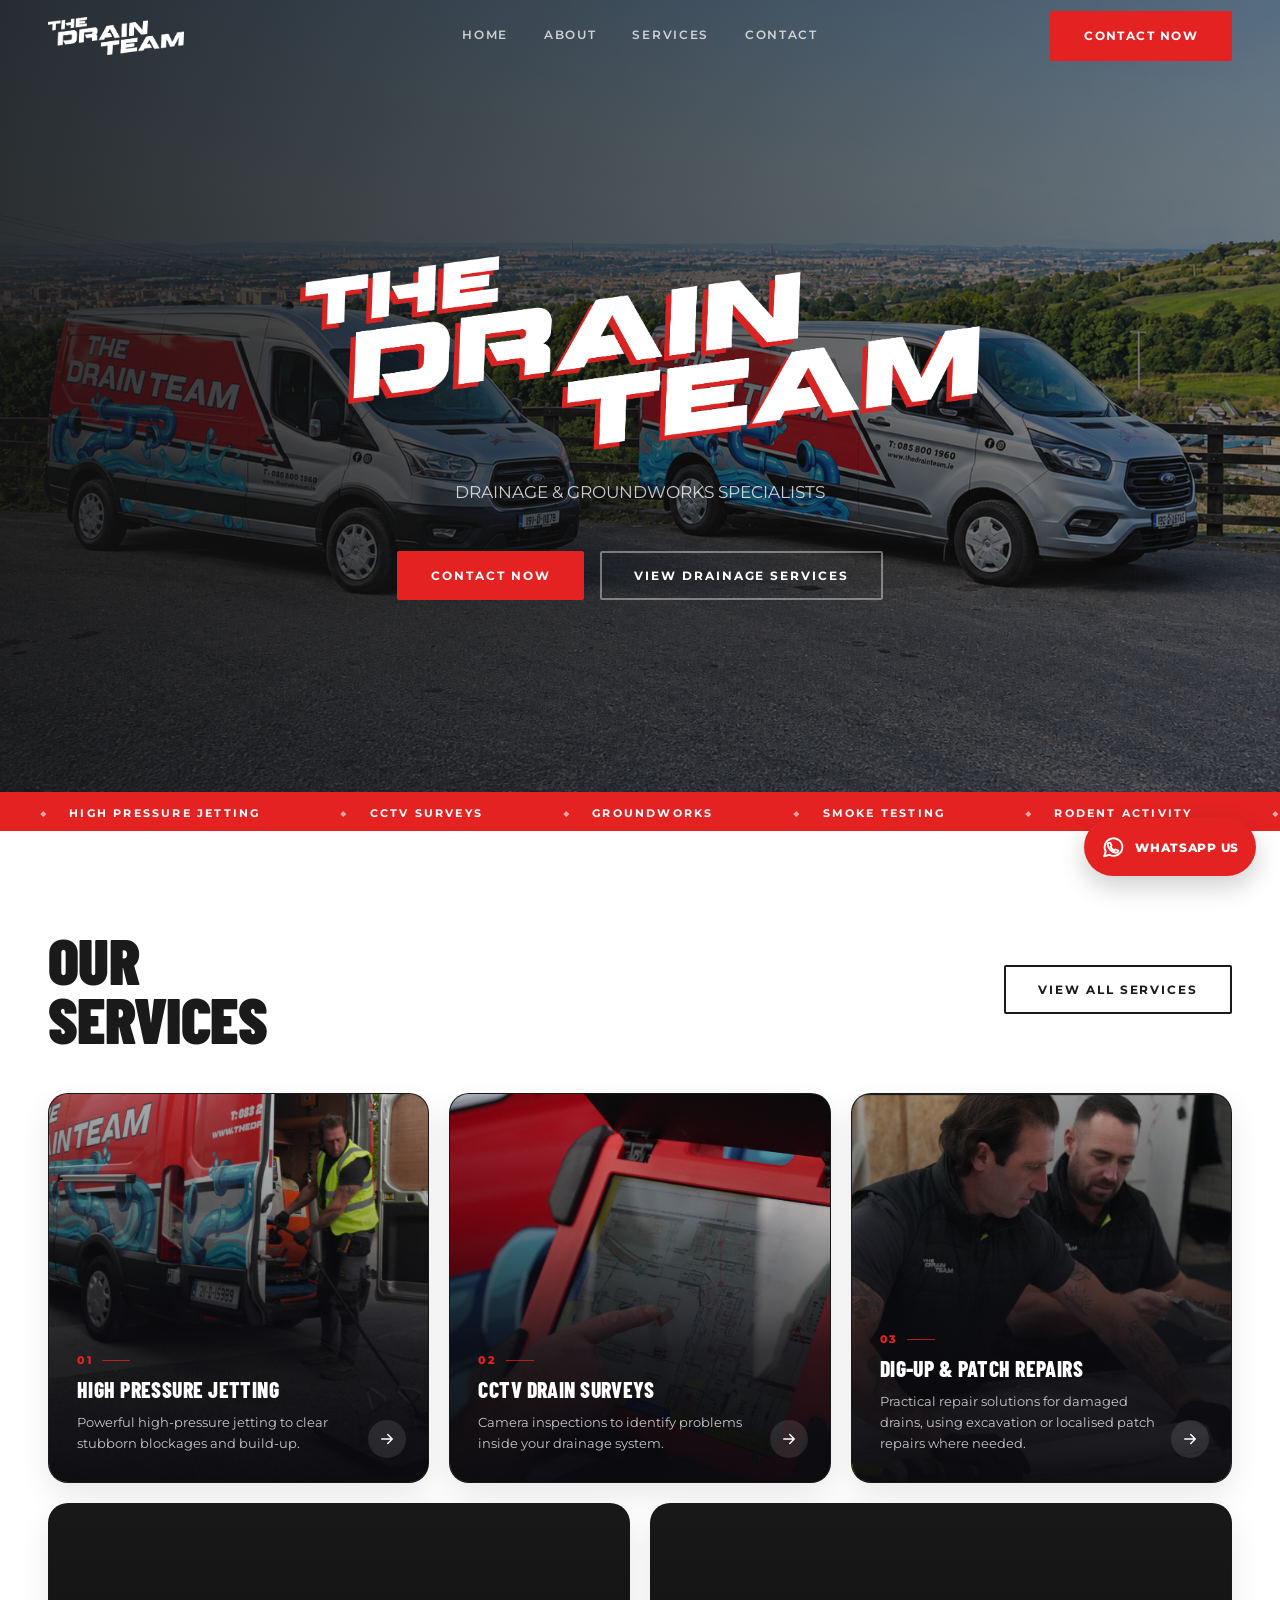
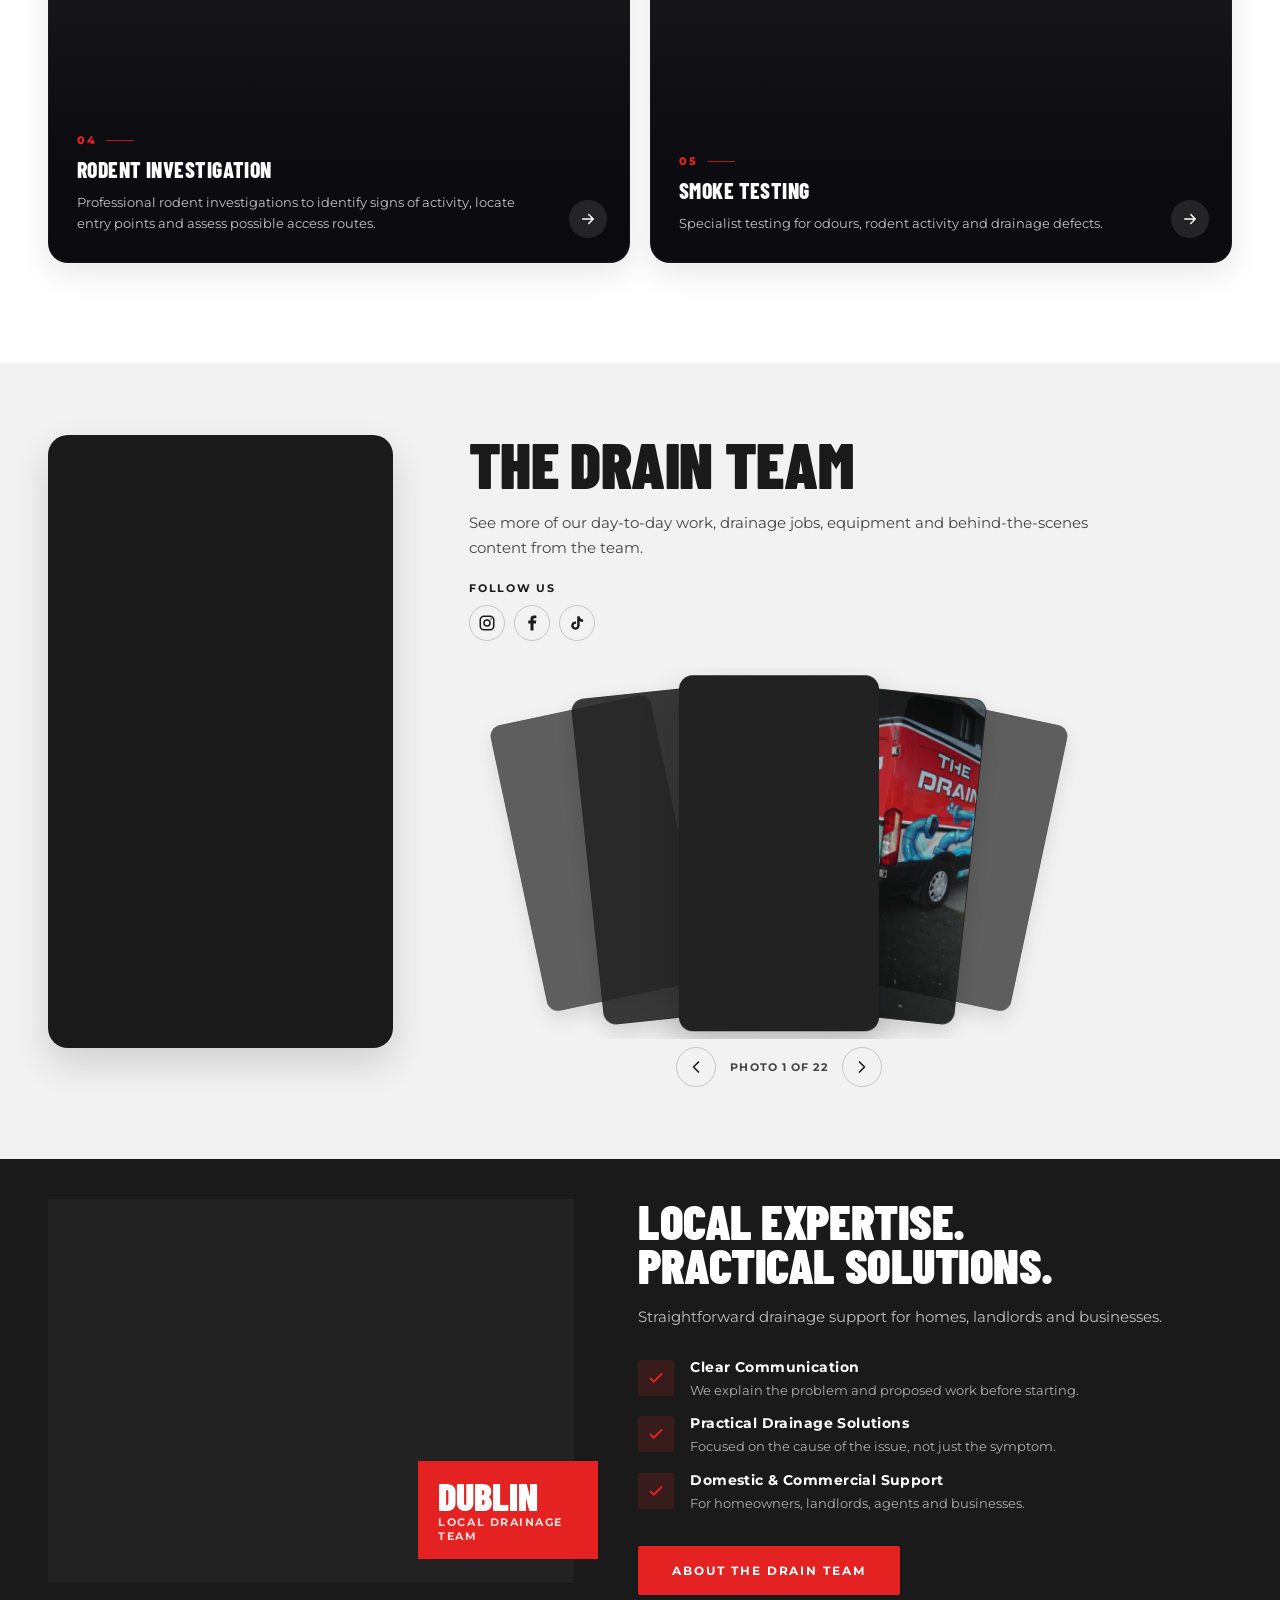
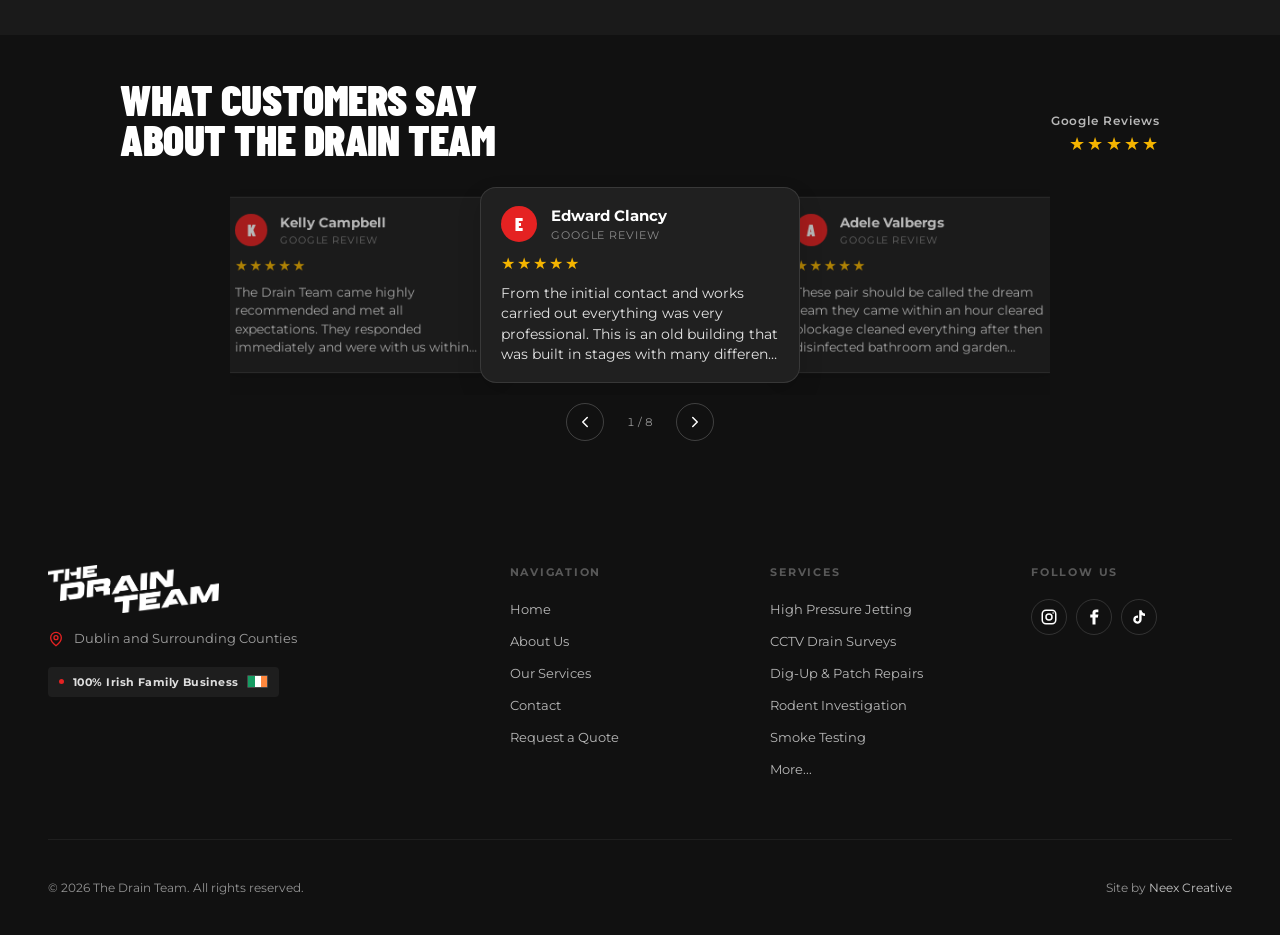
==== commit 1c2dc588: "feat: refine homepage media, reviews and responsive layout" ====
--- a/index.html
+++ b/index.html
@@ -1,5 +1,15 @@
 <!DOCTYPE html>
 <html lang="en-IE">
+  <!-- Google tag (gtag.js) -->
+<script async src="https://www.googletagmanager.com/gtag/js?id=G-VY2BLYGQ1J"></script>
+<script>
+  window.dataLayer = window.dataLayer || [];
+  function gtag(){dataLayer.push(arguments);}
+  gtag('js', new Date());
+
+  gtag('config', 'G-VY2BLYGQ1J');
+</script>
+
 <head>
   <meta charset="UTF-8">
   <meta name="viewport" content="width=device-width, initial-scale=1.0">
@@ -111,7 +121,7 @@
       </h1>
       <p class="hero-sub">DRAINAGE &amp; GROUNDWORKS SPECIALISTS</p>
       <div class="hero-actions">
-        <a href="pages/contact.html" class="btn btn-red">Request a Quote</a>
+        <a href="pages/contact.html" class="btn btn-red">Contact Now</a>
         <a href="pages/services.html" class="btn btn-outline">View Drainage Services</a>
       </div>
     </div>
@@ -125,26 +135,6 @@
     </div>
   </div>
 
-  <!-- HOMEPAGE METRICS -->
-  <section class="hero-metrics" aria-label="The Drain Team statistics">
-    <div class="hero-metric">
-      <span class="hero-metric__number counting-number" data-count-from="0" data-count-to="50" data-count-suffix="+">50+</span>
-      <span class="hero-metric__label">Years of Experience</span>
-    </div>
-    <div class="hero-metric">
-      <span class="hero-metric__number counting-number" data-count-from="0" data-count-to="500" data-count-suffix="+">500+</span>
-      <span class="hero-metric__label">Jobs Completed</span>
-    </div>
-    <div class="hero-metric">
-      <span class="hero-metric__number counting-number" data-count-from="0" data-count-to="1000" data-count-suffix="+">1000+</span>
-      <span class="hero-metric__label">Homes Served</span>
-    </div>
-    <div class="hero-metric">
-      <span class="hero-metric__number">100%</span>
-      <span class="hero-metric__label">Irish Family Business</span>
-    </div>
-  </section>
-
   <!-- SERVICES PREVIEW -->
   <section class="services-preview" aria-labelledby="services-preview-heading">
     <div class="services-header animate-in">
@@ -210,8 +200,139 @@
     </div>
   </section>
 
+  <!-- HOME MEDIA -->
+  <section class="home-media" aria-labelledby="home-media-heading">
+    <div class="home-media__inner">
+      <div class="home-media__video animate-in">
+        <iframe
+          src="https://www.youtube.com/embed/aA0syq1WkyM"
+          title="The Drain Team at work - vertical video"
+          loading="lazy"
+          allow="accelerometer; autoplay; clipboard-write; encrypted-media; gyroscope; picture-in-picture; web-share"
+          referrerpolicy="strict-origin-when-cross-origin"
+          allowfullscreen></iframe>
+      </div>
+
+      <div class="home-media__content animate-in delay-1">
+        <h2 id="home-media-heading" class="display-heading dark home-media__title">The Drain Team</h2>
+        <p class="home-media__text">See more of our day-to-day work, drainage jobs, equipment and behind-the-scenes content from the team.</p>
+        <div class="home-media__social">
+          <p class="home-media__social-label">Follow Us</p>
+          <div class="home-media__social-links">
+            <a class="home-media__social-link" href="https://www.instagram.com/the_drain_team/" target="_blank" rel="noopener noreferrer" aria-label="Follow The Drain Team on Instagram">
+              <svg width="18" height="18" viewBox="0 0 24 24" fill="none" stroke="currentColor" stroke-width="2" aria-hidden="true" focusable="false"><rect x="3" y="3" width="18" height="18" rx="5"/><circle cx="12" cy="12" r="4"/><circle cx="17.5" cy="6.5" r="1" fill="currentColor" stroke="none"/></svg>
+            </a>
+            <a class="home-media__social-link" href="https://www.facebook.com/p/The-Drain-Team-61593065881564/" target="_blank" rel="noopener noreferrer" aria-label="Follow The Drain Team on Facebook">
+              <svg width="18" height="18" viewBox="0 0 24 24" fill="currentColor" aria-hidden="true" focusable="false"><path d="M14 8.5V6.8c0-.8.5-1 1-1h2.8V2.1L14.7 2C11.2 2 10 4.1 10 6.5v2H7v4h3V22h4v-9.5h3.2l.6-4H14Z"/></svg>
+            </a>
+            <a class="home-media__social-link" href="https://www.tiktok.com/@the.drain.team" target="_blank" rel="noopener noreferrer" aria-label="Follow The Drain Team on TikTok">
+              <svg width="18" height="18" viewBox="0 0 24 24" fill="currentColor" aria-hidden="true" focusable="false"><path d="M15.5 3c.3 2.6 1.8 4.2 4.5 4.4v3.2c-1.6.1-3.1-.4-4.5-1.3v6.1a5.6 5.6 0 1 1-4.8-5.5v3.3a2.4 2.4 0 1 0 1.6 2.2V3h3.2Z"/></svg>
+            </a>
+          </div>
+        </div>
+      </div>
+
+      <!-- Add or replace fan cards here; full-size images stay in assets/images/home-gallery/ -->
+      <div class="home-fan-gallery animate-in delay-2" data-home-fan-gallery tabindex="0" role="region" aria-label="The Drain Team fan photo carousel">
+        <div class="home-fan-gallery__stage" data-home-fan-stage>
+          <button class="home-fan-card home-fan-card--active" type="button" data-home-fan-card data-fan-position="active" aria-label="Open branded Drain Team van photo in fullscreen" aria-current="true">
+            <img src="assets/images/home-gallery/gallery-1.webp" alt="Branded Drain Team van parked outside an industrial building" loading="lazy" decoding="async" draggable="false">
+          </button>
+          <button class="home-fan-card" type="button" data-home-fan-card data-fan-position="right" aria-label="Bring rear view of branded van to the centre">
+            <img src="assets/images/home-gallery/gallery-2.webp" alt="Rear three-quarter view of a branded Drain Team van" loading="lazy" decoding="async" draggable="false">
+          </button>
+          <button class="home-fan-card" type="button" data-home-fan-card data-fan-position="far-right" aria-label="Bring drain inspection camera photo to the centre">
+            <img src="assets/images/home-gallery/gallery-3.webp" alt="Drain Team engineer unspooling a CCTV drain inspection camera" loading="lazy" decoding="async" draggable="false">
+          </button>
+          <button class="home-fan-card" type="button" data-home-fan-card tabindex="-1" aria-hidden="true" aria-label="Bring drain survey monitor photo to the centre">
+            <img src="assets/images/home-gallery/gallery-4.webp" alt="Drain Team engineer reviewing a CCTV drain survey monitor beside the van" loading="lazy" decoding="async" draggable="false">
+          </button>
+          <button class="home-fan-card" type="button" data-home-fan-card tabindex="-1" aria-hidden="true" aria-label="Bring survey equipment close-up to the centre">
+            <img src="assets/images/home-gallery/gallery-5.webp" alt="Close-up of an engineer operating CCTV drain survey equipment" loading="lazy" decoding="async" draggable="false">
+          </button>
+          <button class="home-fan-card" type="button" data-home-fan-card tabindex="-1" aria-hidden="true" aria-label="Bring survey equipment preparation photo to the centre">
+            <img src="assets/images/home-gallery/gallery-6.webp" alt="Drain Team engineer preparing iTouch survey equipment inside the van" loading="lazy" decoding="async" draggable="false">
+          </button>
+          <button class="home-fan-card" type="button" data-home-fan-card tabindex="-1" aria-hidden="true" aria-label="Bring team equipment setup photo to the centre">
+            <img src="assets/images/home-gallery/gallery-7.webp" alt="Two Drain Team engineers setting up CCTV drain survey equipment" loading="lazy" decoding="async" draggable="false">
+          </button>
+          <button class="home-fan-card" type="button" data-home-fan-card tabindex="-1" aria-hidden="true" aria-label="Bring iTouch monitor photo to the centre">
+            <img src="assets/images/home-gallery/gallery-8.webp" alt="iTouch drain survey monitor positioned in front of a branded van" loading="lazy" decoding="async" draggable="false">
+          </button>
+          <button class="home-fan-card" type="button" data-home-fan-card tabindex="-1" aria-hidden="true" aria-label="Bring engineer at rear of van photo to the centre">
+            <img src="assets/images/home-gallery/gallery-9.webp" alt="Drain Team engineer preparing equipment at the rear of a branded van" loading="lazy" decoding="async" draggable="false">
+          </button>
+          <button class="home-fan-card" type="button" data-home-fan-card tabindex="-1" aria-hidden="true" aria-label="Bring jetting equipment photo to the centre">
+            <img src="assets/images/home-gallery/gallery-10.webp" alt="Drain Team engineer retrieving jetting equipment from the company van" loading="lazy" decoding="async" draggable="false">
+          </button>
+          <button class="home-fan-card" type="button" data-home-fan-card tabindex="-1" aria-hidden="true" aria-label="Bring open drain work photo to the centre">
+            <img src="assets/images/home-gallery/gallery-11.webp" alt="Drain Team engineer guiding a hose into an open roadside drain" loading="lazy" decoding="async" draggable="false">
+          </button>
+          <button class="home-fan-card" type="button" data-home-fan-card tabindex="-1" aria-hidden="true" aria-label="Bring drain jetting work photo to the centre">
+            <img src="assets/images/home-gallery/gallery-12.webp" alt="Drain Team engineer carrying out high pressure jetting at an open drain" loading="lazy" decoding="async" draggable="false">
+          </button>
+          <button class="home-fan-card" type="button" data-home-fan-card tabindex="-1" aria-hidden="true" aria-label="Bring team jetting setup photo to the centre">
+            <img src="assets/images/home-gallery/gallery-13.webp" alt="Two Drain Team engineers handling jetting equipment at the rear of the van" loading="lazy" decoding="async" draggable="false">
+          </button>
+          <button class="home-fan-card" type="button" data-home-fan-card tabindex="-1" aria-hidden="true" aria-label="Bring hose reel equipment photo to the centre">
+            <img src="assets/images/home-gallery/gallery-14.webp" alt="Drain Team engineer standing beside the van-mounted jetting hose reel" loading="lazy" decoding="async" draggable="false">
+          </button>
+          <button class="home-fan-card" type="button" data-home-fan-card tabindex="-1" aria-hidden="true" aria-label="Bring pressure jetting photo to the centre">
+            <img src="assets/images/home-gallery/gallery-15.webp" alt="Drain Team engineer pressure jetting beside a branded company van" loading="lazy" decoding="async" draggable="false">
+          </button>
+          <button class="home-fan-card" type="button" data-home-fan-card tabindex="-1" aria-hidden="true" aria-label="Bring team drain work photo to the centre">
+            <img src="assets/images/home-gallery/gallery-16.webp" alt="Two Drain Team engineers feeding equipment into an open drain" loading="lazy" decoding="async" draggable="false">
+          </button>
+          <button class="home-fan-card" type="button" data-home-fan-card tabindex="-1" aria-hidden="true" aria-label="Bring team portrait at van photo to the centre">
+            <img src="assets/images/home-gallery/gallery-17.webp" alt="Two Drain Team engineers standing in high-visibility workwear at the rear of the van" loading="lazy" decoding="async" draggable="false">
+          </button>
+          <button class="home-fan-card" type="button" data-home-fan-card tabindex="-1" aria-hidden="true" aria-label="Bring branded van detail photo to the centre">
+            <img src="assets/images/home-gallery/gallery-18.webp" alt="Close view of The Drain Team branding on the side of a company van" loading="lazy" decoding="async" draggable="false">
+          </button>
+          <button class="home-fan-card" type="button" data-home-fan-card tabindex="-1" aria-hidden="true" aria-label="Bring drainage repair preparation photo to the centre">
+            <img src="assets/images/home-gallery/gallery-19.webp" alt="Drain Team engineer preparing drainage repair material on a work surface" loading="lazy" decoding="async" draggable="false">
+          </button>
+          <button class="home-fan-card" type="button" data-home-fan-card tabindex="-1" aria-hidden="true" aria-label="Bring pipe repair material photo to the centre">
+            <img src="assets/images/home-gallery/gallery-20.webp" alt="Drain Team engineer preparing pipe repair material beside the company van" loading="lazy" decoding="async" draggable="false">
+          </button>
+          <button class="home-fan-card" type="button" data-home-fan-card data-fan-position="far-left" aria-label="Bring high pressure jetting photo to the centre">
+            <img src="assets/images/home-gallery/high-pressure-jetting.webp" alt="Drain Team engineer preparing high pressure jetting equipment beside the company van" loading="lazy" decoding="async" draggable="false">
+          </button>
+          <button class="home-fan-card" type="button" data-home-fan-card data-fan-position="left" aria-label="Bring CCTV drain survey photo to the centre">
+            <img src="assets/images/home-gallery/cctv-drain-survey.webp" alt="Drain Team engineer reviewing a drainage plan on CCTV survey equipment" loading="lazy" decoding="async" draggable="false">
+          </button>
+        </div>
+        <div class="home-fan-gallery__controls">
+          <button class="home-fan-gallery__control" type="button" data-home-fan-previous aria-label="Show previous gallery photo">
+            <svg width="20" height="20" viewBox="0 0 24 24" fill="none" stroke="currentColor" stroke-width="2" stroke-linecap="round" stroke-linejoin="round" aria-hidden="true" focusable="false"><path d="m15 18-6-6 6-6"/></svg>
+          </button>
+          <p class="home-fan-gallery__status" data-home-fan-status aria-live="polite">Photo 1 of 22</p>
+          <button class="home-fan-gallery__control" type="button" data-home-fan-next aria-label="Show next gallery photo">
+            <svg width="20" height="20" viewBox="0 0 24 24" fill="none" stroke="currentColor" stroke-width="2" stroke-linecap="round" stroke-linejoin="round" aria-hidden="true" focusable="false"><path d="m9 18 6-6-6-6"/></svg>
+          </button>
+        </div>
+      </div>
+    </div>
+
+    <div class="home-gallery-lightbox" data-home-gallery-lightbox role="dialog" aria-modal="true" aria-label="Fullscreen photo viewer" hidden>
+      <button class="home-gallery-lightbox__control home-gallery-lightbox__close" type="button" data-gallery-close aria-label="Close fullscreen photo viewer">
+        <svg width="22" height="22" viewBox="0 0 24 24" fill="none" stroke="currentColor" stroke-width="2" stroke-linecap="round" aria-hidden="true" focusable="false"><path d="M6 6l12 12M18 6 6 18"/></svg>
+      </button>
+      <button class="home-gallery-lightbox__control home-gallery-lightbox__previous" type="button" data-gallery-previous aria-label="View previous photo">
+        <svg width="24" height="24" viewBox="0 0 24 24" fill="none" stroke="currentColor" stroke-width="2" stroke-linecap="round" stroke-linejoin="round" aria-hidden="true" focusable="false"><path d="m15 18-6-6 6-6"/></svg>
+      </button>
+      <div class="home-gallery-lightbox__stage" data-gallery-stage>
+        <img class="home-gallery-lightbox__image" data-gallery-lightbox-image alt="">
+      </div>
+      <button class="home-gallery-lightbox__control home-gallery-lightbox__next" type="button" data-gallery-next aria-label="View next photo">
+        <svg width="24" height="24" viewBox="0 0 24 24" fill="none" stroke="currentColor" stroke-width="2" stroke-linecap="round" stroke-linejoin="round" aria-hidden="true" focusable="false"><path d="m9 18 6-6-6-6"/></svg>
+      </button>
+    </div>
+  </section>
+
   <!-- WHY US -->
   <section class="why-us" aria-labelledby="why-us-heading">
+    <div class="why-us-inner">
     <div class="why-us-image animate-in">
       <!-- ASSET: assets/images/sections/home-why-us.webp — Why Us section, portrait 4:5 ratio.
            [PLACEHOLDER: real photograph of The Drain Team at work required — current image is a development preview and must not be presented as the client's team] -->
@@ -257,23 +378,35 @@
       <!-- [PLACEHOLDER: verified certifications (CIRI, Safe Pass), guarantees, pricing policy and response-time claims removed pending client confirmation] -->
       <a href="pages/about.html" class="btn btn-red">About The Drain Team</a>
     </div>
+    </div>
   </section>
 
-  <!-- GOOGLE REVIEWS — visible with an honest fallback until verified data is connected -->
+  <!-- GOOGLE REVIEWS — temporary customer review data until the live integration is connected -->
   <section class="google-reviews-section" aria-labelledby="googleReviewsTitleHome" data-google-reviews>
     <div class="container google-reviews-section__inner">
       <div class="google-reviews-section__top">
         <div class="google-reviews-section__header">
-          <h2 id="googleReviewsTitleHome" class="display-heading white">What Customers Say About The Drain Team</h2>
-          <p class="google-reviews-section__intro">Real Google reviews will appear here once the Google Reviews integration is connected.</p>
-        </div>
-        <div class="google-reviews-summary" data-google-reviews-summary></div>
-      </div>
-      <div class="google-reviews-grid" data-google-reviews-list></div>
-      <p class="google-reviews-empty" data-google-reviews-empty role="status" aria-live="polite">Google reviews are being connected. Please check back soon.</p>
-      <div class="google-reviews-section__footer">
-        <span class="google-reviews-attribution">Reviews from Google</span>
-        <a class="google-reviews-link" data-google-reviews-link target="_blank" rel="noopener noreferrer" hidden>View on Google</a>
+          <h2 id="googleReviewsTitleHome" class="display-heading white">What Customers Say<br>About The Drain Team</h2>
+        </div>
+        <div class="google-reviews-summary" aria-label="Google Reviews, five stars">
+          <span class="google-reviews-summary__label">Google Reviews</span>
+          <span class="google-reviews-summary__stars" aria-hidden="true">★★★★★</span>
+          <a class="google-reviews-link" data-google-reviews-link target="_blank" rel="noopener noreferrer" hidden>View on Google</a>
+        </div>
+      </div>
+      <div class="google-reviews-slider" data-google-reviews-slider tabindex="0" role="region" aria-label="Customer reviews slider">
+        <div class="google-reviews-slider__stage">
+          <div class="google-reviews-slider__track" data-google-reviews-list role="list"></div>
+        </div>
+        <div class="google-reviews-slider__controls">
+          <button class="google-reviews-slider__button" type="button" data-google-reviews-previous aria-label="Show previous customer review">
+            <svg width="18" height="18" viewBox="0 0 24 24" fill="none" stroke="currentColor" stroke-width="2" stroke-linecap="round" stroke-linejoin="round" aria-hidden="true" focusable="false"><path d="m15 18-6-6 6-6"/></svg>
+          </button>
+          <span class="google-reviews-slider__counter" data-google-reviews-counter aria-live="polite"></span>
+          <button class="google-reviews-slider__button" type="button" data-google-reviews-next aria-label="Show next customer review">
+            <svg width="18" height="18" viewBox="0 0 24 24" fill="none" stroke="currentColor" stroke-width="2" stroke-linecap="round" stroke-linejoin="round" aria-hidden="true" focusable="false"><path d="m9 18 6-6-6-6"/></svg>
+          </button>
+        </div>
       </div>
     </div>
   </section>
@@ -307,29 +440,18 @@
     <div class="footer-top">
       <div>
         <img src="assets/images/logos/Logo_%20White.png" alt="The Drain Team" class="footer-logo-img">
-        <p class="footer-tagline">Serving customers across Dublin.</p>
         <!-- [PHONE TBC] -->
         <!-- [EMAIL TBC] -->
         <!-- [WHATSAPP TBC] -->
         <div class="footer-contact-item">
           <svg width="16" height="16" viewBox="0 0 24 24" fill="none" stroke="currentColor" stroke-width="2" aria-hidden="true" focusable="false"><path d="M20 10c0 6-8 12-8 12s-8-6-8-12a8 8 0 0 1 16 0Z"/><circle cx="12" cy="10" r="3"/></svg>
-          Serving Dublin
+          Dublin and Surrounding Counties
         </div>
         <div class="footer-trust-badge">
           <span class="footer-trust-badge__dot" aria-hidden="true"></span>
           <span>100% Irish Family Business</span>
           <span class="irish-flag" role="img" aria-label="Ireland">
             <span class="irish-flag__green"></span><span class="irish-flag__white"></span><span class="irish-flag__orange"></span>
-          </span>
-        </div>
-        <div class="footer-social" hidden data-placeholder="Verified social media URLs required">
-          <!-- [PLACEHOLDER: verified Facebook URL required before replacing this icon with a link] -->
-          <span class="footer-social__link" role="img" aria-label="Facebook link unavailable">
-            <svg width="18" height="18" viewBox="0 0 24 24" fill="currentColor" aria-hidden="true" focusable="false"><path d="M14 8.5V6.8c0-.8.5-1 1-1h2.8V2.1L14.7 2C11.2 2 10 4.1 10 6.5v2H7v4h3V22h4v-9.5h3.2l.6-4H14Z"/></svg>
-          </span>
-          <!-- [PLACEHOLDER: verified Instagram URL required before replacing this icon with a link] -->
-          <span class="footer-social__link" role="img" aria-label="Instagram link unavailable">
-            <svg width="18" height="18" viewBox="0 0 24 24" fill="none" stroke="currentColor" stroke-width="2" aria-hidden="true" focusable="false"><rect x="3" y="3" width="18" height="18" rx="5"/><circle cx="12" cy="12" r="4"/><circle cx="17.5" cy="6.5" r="1" fill="currentColor" stroke="none"/></svg>
           </span>
         </div>
       </div>
@@ -351,19 +473,22 @@
           <a href="pages/services.html#dig-up-repairs-new-pipework">Dig-Up &amp; Patch Repairs</a>
           <a href="pages/services.html#patch-repairs">Rodent Investigation</a>
           <a href="pages/services.html#smoke-testing">Smoke Testing</a>
-          <a href="pages/services.html#dye-testing-drain-tracing">Dye Testing / Drain Tracing</a>
+          <a href="pages/services.html">More...</a>
         </div>
       </nav>
       <div>
-        <p class="footer-col-title">Service Areas</p>
-        <!-- Plain text — no dedicated location pages exist.
-             [PLACEHOLDER: confirmed coverage of Kildare, Meath and Wicklow required before listing those counties] -->
-        <ul class="footer-links footer-areas">
-          <li>Dublin City</li>
-          <li>North Dublin</li>
-          <li>South Dublin</li>
-          <li>West Dublin</li>
-        </ul>
+        <p class="footer-col-title">Follow Us</p>
+        <div class="footer-social">
+          <a class="footer-social__link" href="https://www.instagram.com/the_drain_team/" target="_blank" rel="noopener noreferrer" aria-label="Follow The Drain Team on Instagram">
+            <svg width="18" height="18" viewBox="0 0 24 24" fill="none" stroke="currentColor" stroke-width="2" aria-hidden="true" focusable="false"><rect x="3" y="3" width="18" height="18" rx="5"/><circle cx="12" cy="12" r="4"/><circle cx="17.5" cy="6.5" r="1" fill="currentColor" stroke="none"/></svg>
+          </a>
+          <a class="footer-social__link" href="https://www.facebook.com/p/The-Drain-Team-61593065881564/" target="_blank" rel="noopener noreferrer" aria-label="Follow The Drain Team on Facebook">
+            <svg width="18" height="18" viewBox="0 0 24 24" fill="currentColor" aria-hidden="true" focusable="false"><path d="M14 8.5V6.8c0-.8.5-1 1-1h2.8V2.1L14.7 2C11.2 2 10 4.1 10 6.5v2H7v4h3V22h4v-9.5h3.2l.6-4H14Z"/></svg>
+          </a>
+          <a class="footer-social__link" href="https://www.tiktok.com/@the.drain.team" target="_blank" rel="noopener noreferrer" aria-label="Follow The Drain Team on TikTok">
+            <svg width="18" height="18" viewBox="0 0 24 24" fill="currentColor" aria-hidden="true" focusable="false"><path d="M15.5 3c.3 2.6 1.8 4.2 4.5 4.4v3.2c-1.6.1-3.1-.4-4.5-1.3v6.1a5.6 5.6 0 1 1-4.8-5.5v3.3a2.4 2.4 0 1 0 1.6 2.2V3h3.2Z"/></svg>
+          </a>
+        </div>
       </div>
     </div>
     <div class="footer-bottom">
--- a/css/style.css
+++ b/css/style.css
@@ -562,50 +562,6 @@
 .trust-item svg { color: var(--red); flex-shrink: 0; }
 .trust-bar--dark { background: var(--dark); }
 
-/* ─── HOMEPAGE METRICS ─────────────────────────────── */
-.hero-metrics {
-  display: grid;
-  grid-template-columns: repeat(4, minmax(0, 1fr));
-  padding: 0 48px;
-  background: var(--white);
-  border-bottom: 1px solid var(--light);
-}
-.hero-metric {
-  position: relative;
-  min-width: 0;
-  padding: 36px 24px;
-  text-align: center;
-}
-.hero-metric:not(:last-child)::after {
-  content: '';
-  position: absolute;
-  top: 50%;
-  right: 0;
-  width: 1px;
-  height: 56px;
-  transform: translateY(-50%);
-  background: rgba(0,0,0,0.2);
-}
-.hero-metric__number {
-  display: block;
-  color: var(--dark);
-  font-family: var(--font-display);
-  font-size: clamp(42px, 4vw, 62px);
-  font-weight: 900;
-  line-height: 1;
-}
-.counting-number { font-variant-numeric: tabular-nums; }
-.hero-metric__label {
-  display: block;
-  margin-top: 8px;
-  color: var(--muted);
-  font-size: 11px;
-  font-weight: 700;
-  letter-spacing: 0.14em;
-  line-height: 1.4;
-  text-transform: uppercase;
-}
-
 /* ─── SERVICES PREVIEW ──────────────────────────────── */
 .services-preview {
   padding: 100px 48px;
@@ -741,14 +697,266 @@
   .service-card:hover .service-card-media img { transform: none; }
 }
 
-/* ─── WHY US ─────────────────────────────────────────── */
+/* ─── HOME MEDIA ─────────────────────────────────────── */
+.home-media {
+  padding: 72px 48px;
+  background: var(--light);
+}
+.home-media__inner {
+  display: grid;
+  grid-template-columns: minmax(300px, 345px) minmax(0, 1fr);
+  grid-template-areas:
+    "video content"
+    "video gallery";
+  align-items: start;
+  gap: 26px clamp(48px, 6vw, 76px);
+  max-width: 1240px;
+  margin: 0 auto;
+}
+.home-media__video {
+  grid-area: video;
+  width: 100%;
+  aspect-ratio: 9 / 16;
+  overflow: hidden;
+  border-radius: 20px;
+  background: var(--dark);
+  box-shadow: 0 16px 36px rgba(10, 10, 15, 0.14);
+}
+.home-media__video iframe {
+  display: block;
+  width: 100%;
+  height: 100%;
+  border: 0;
+}
+.home-media__content {
+  grid-area: content;
+  max-width: 680px;
+}
+.home-media__title {
+  margin-bottom: 16px;
+  font-size: clamp(42px, 5vw, 68px);
+}
+.home-media__text {
+  max-width: 620px;
+  margin-bottom: 20px;
+  color: var(--mid);
+  font-size: 15px;
+  line-height: 1.7;
+}
+.home-media__social-label {
+  margin-bottom: 10px;
+  color: var(--dark);
+  font-size: 11px;
+  font-weight: 700;
+  letter-spacing: 0.16em;
+  text-transform: uppercase;
+}
+.home-media__social-links {
+  display: flex;
+  align-items: center;
+  gap: 9px;
+}
+.home-media__social-link {
+  display: inline-flex;
+  align-items: center;
+  justify-content: center;
+  width: 36px;
+  height: 36px;
+  border: 1px solid rgba(26,26,26,0.2);
+  border-radius: 50%;
+  color: var(--dark);
+  transition: color var(--transition), border-color var(--transition), background var(--transition);
+}
+.home-media__social-link:hover,
+.home-media__social-link:focus-visible {
+  border-color: var(--red);
+  background: var(--red);
+  color: var(--white);
+}
+.home-fan-gallery {
+  --fan-card-width: 200px;
+  grid-area: gallery;
+  align-self: start;
+  min-width: 0;
+  width: min(100%, 620px);
+  max-width: 100%;
+  outline: none;
+}
+.home-fan-gallery:focus-visible {
+  outline: 2px solid var(--red);
+  outline-offset: 5px;
+  border-radius: 14px;
+}
+.home-fan-gallery__stage {
+  position: relative;
+  width: 100%;
+  height: 372px;
+  overflow: hidden;
+  touch-action: pan-y;
+  user-select: none;
+}
+.home-fan-card {
+  position: absolute;
+  top: 50%;
+  left: 50%;
+  z-index: 0;
+  width: var(--fan-card-width);
+  aspect-ratio: 9 / 16;
+  overflow: hidden;
+  border: 1px solid rgba(10,10,15,0.12);
+  border-radius: 14px;
+  background: var(--dark-2);
+  box-shadow: 0 10px 22px rgba(10,10,15,0.15);
+  opacity: 0;
+  transform: translate(-50%, -50%) scale(0.72);
+  pointer-events: none;
+  cursor: pointer;
+  transition: transform 520ms cubic-bezier(0.22, 1, 0.36, 1), opacity 520ms ease;
+  will-change: transform, opacity;
+}
+.home-fan-card img {
+  width: 100%;
+  height: 100%;
+  object-fit: cover;
+  pointer-events: none;
+}
+.home-fan-card[data-fan-position="far-left"] {
+  z-index: 1;
+  opacity: 0.72;
+  transform: translate(-50%, -50%) translateX(-180px) rotate(-12deg) scale(0.82);
+  pointer-events: auto;
+}
+.home-fan-card[data-fan-position="left"] {
+  z-index: 2;
+  opacity: 0.9;
+  transform: translate(-50%, -50%) translateX(-100px) rotate(-6deg) scale(0.92);
+  pointer-events: auto;
+}
+.home-fan-card[data-fan-position="active"] {
+  z-index: 3;
+  opacity: 1;
+  transform: translate(-50%, -50%) rotate(0deg) scale(1);
+  pointer-events: auto;
+  cursor: zoom-in;
+  box-shadow: 0 16px 34px rgba(10,10,15,0.22);
+}
+.home-fan-card[data-fan-position="right"] {
+  z-index: 2;
+  opacity: 0.9;
+  transform: translate(-50%, -50%) translateX(100px) rotate(6deg) scale(0.92);
+  pointer-events: auto;
+}
+.home-fan-card[data-fan-position="far-right"] {
+  z-index: 1;
+  opacity: 0.72;
+  transform: translate(-50%, -50%) translateX(180px) rotate(12deg) scale(0.82);
+  pointer-events: auto;
+}
+.home-fan-card:focus-visible {
+  outline: 3px solid var(--red);
+  outline-offset: -3px;
+}
+.home-fan-gallery__controls {
+  display: flex;
+  align-items: center;
+  justify-content: center;
+  gap: 14px;
+  margin-top: 8px;
+}
+.home-fan-gallery__control {
+  display: inline-flex;
+  align-items: center;
+  justify-content: center;
+  width: 40px;
+  height: 40px;
+  border: 1px solid rgba(26,26,26,0.2);
+  border-radius: 50%;
+  color: var(--dark);
+  transition: color var(--transition), border-color var(--transition), background var(--transition);
+}
+.home-fan-gallery__control:hover,
+.home-fan-gallery__control:focus-visible {
+  border-color: var(--red);
+  background: var(--red);
+  color: var(--white);
+}
+.home-fan-gallery__status {
+  min-width: 72px;
+  color: var(--mid);
+  font-size: 11px;
+  font-weight: 700;
+  letter-spacing: 0.1em;
+  text-align: center;
+  text-transform: uppercase;
+}
+
+body.home-gallery-lightbox-open { overflow: hidden; }
+.home-gallery-lightbox[hidden] { display: none; }
+.home-gallery-lightbox {
+  position: fixed;
+  z-index: 1800;
+  inset: 0;
+  display: grid;
+  place-items: center;
+  padding: 28px 76px;
+  background: rgba(8,8,10,0.94);
+}
+.home-gallery-lightbox__stage {
+  display: grid;
+  place-items: center;
+  width: 100%;
+  height: 100%;
+}
+.home-gallery-lightbox__image {
+  width: auto;
+  max-width: min(86vw, 1100px);
+  height: auto;
+  max-height: 90vh;
+  max-height: 90svh;
+  object-fit: contain;
+  border-radius: 14px;
+  box-shadow: 0 24px 70px rgba(0,0,0,0.45);
+}
+.home-gallery-lightbox__control {
+  position: absolute;
+  z-index: 1;
+  display: inline-flex;
+  align-items: center;
+  justify-content: center;
+  width: 46px;
+  height: 46px;
+  border: 1px solid rgba(255,255,255,0.32);
+  border-radius: 50%;
+  background: rgba(17,17,17,0.72);
+  color: var(--white);
+  transition: background var(--transition), border-color var(--transition);
+}
+.home-gallery-lightbox__control:hover,
+.home-gallery-lightbox__control:focus-visible {
+  border-color: var(--red);
+  background: var(--red);
+}
+.home-gallery-lightbox__close { top: 24px; right: 24px; }
+.home-gallery-lightbox__previous { top: 50%; left: 24px; transform: translateY(-50%); }
+.home-gallery-lightbox__next { top: 50%; right: 24px; transform: translateY(-50%); }
+
+@media (prefers-reduced-motion: reduce) {
+  .home-fan-card { transition: none; }
+}
+
+/* WHY US */
 .why-us {
   padding: 40px 48px;
   background: var(--dark);
+}
+.why-us-inner {
   display: grid;
   grid-template-columns: minmax(0, 47fr) minmax(0, 53fr);
   gap: clamp(48px, 5vw, 72px);
-  align-items: center;
+  width: 100%;
+  max-width: 1320px;
+  margin-left: auto;
+  margin-right: auto;
 }
 .why-us-image {
   position: relative;
@@ -1067,8 +1275,34 @@
   max-width: 760px;
 }
 .page-hero--about {
-  --page-hero-image: url('../assets/images/hero/Hero_family0.webp');
-  background-position: center 15%;
+  position: relative;
+  overflow: hidden;
+  background-image: none;
+}
+.page-hero--about::before {
+  content: '';
+  position: absolute;
+  z-index: 1;
+  inset: 0;
+  background: linear-gradient(to right, rgba(17,17,17,0.82) 0%, rgba(17,17,17,0.60) 35%, rgba(17,17,17,0.08) 100%);
+  pointer-events: none;
+}
+.page-hero--about .page-hero-inner {
+  position: relative;
+  z-index: 2;
+}
+.about-hero-media {
+  position: absolute;
+  z-index: 0;
+  inset: 0;
+  overflow: hidden;
+}
+.about-hero-image {
+  width: 100%;
+  max-width: none;
+  height: 100%;
+  object-fit: cover;
+  object-position: center 15%;
 }
 .page-hero--services {
   --page-hero-image: url('../assets/images/hero/hero-services.JPG');
@@ -1700,117 +1934,173 @@
 /* ─── GOOGLE REVIEWS ──────────────────────────────────── */
 .google-reviews-section[hidden] { display: none !important; }
 .google-reviews-section {
-  padding: 96px 48px;
+  padding: 44px 48px;
   overflow: hidden;
   background: var(--black);
   color: var(--white);
 }
 .google-reviews-section__inner { max-width: 1320px; margin: 0 auto; }
 .google-reviews-section__top {
+  display: flex;
+  align-items: flex-end;
+  justify-content: space-between;
+  gap: 48px;
+  max-width: 1040px;
+  margin: 0 auto 16px;
+}
+.google-reviews-section__header h2 {
+  width: max-content;
+  max-width: 100%;
+  font-size: clamp(34px, 3.4vw, 52px);
+}
+.google-reviews-summary {
+  display: flex;
+  flex: 0 0 auto;
+  align-items: flex-end;
+  flex-direction: column;
+  padding-bottom: 4px;
+  text-align: right;
+}
+.google-reviews-summary__label {
+  color: rgba(255,255,255,0.7);
+  font-size: 12px;
+  font-weight: 600;
+  letter-spacing: 0.08em;
+}
+.google-reviews-summary__stars {
+  margin-top: 5px;
+  color: #f4b400;
+  font-size: 18px;
+  letter-spacing: 0.12em;
+}
+.google-reviews-slider {
+  max-width: 820px;
+  margin: 0 auto;
+  outline: none;
+  touch-action: pan-y;
+}
+.google-reviews-slider:focus-visible { outline: 2px solid var(--red); outline-offset: 5px; }
+.google-reviews-slider__stage { position: relative; height: 220px; overflow: hidden; }
+.google-reviews-slider__track { position: relative; height: 100%; }
+.google-review-card {
+  position: absolute;
+  top: 50%;
+  left: 50%;
+  z-index: 0;
+  width: 320px;
+  min-height: 190px;
+  padding: 18px 20px;
+  border: 1px solid rgba(255,255,255,0.11);
+  border-radius: 16px;
+  background: #202020;
+  box-shadow: 0 10px 24px rgba(0,0,0,0.14);
+  transform: translate(-50%, -50%) scale(0.86);
+  opacity: 0;
+  pointer-events: none;
+  outline: none;
+  will-change: transform, opacity;
+  transition: transform 500ms cubic-bezier(0.22, 1, 0.36, 1), opacity 500ms ease, box-shadow 220ms ease, border-color 220ms ease;
+}
+.google-review-card[data-review-position="active"] {
+  z-index: 3;
+  transform: translate(-50%, -50%) scale(1);
+  opacity: 1;
+  pointer-events: auto;
+}
+.google-review-card[data-review-position="previous"] {
+  z-index: 2;
+  transform: translate(-50%, -50%) translateX(-280px) scale(0.9);
+  opacity: 0.7;
+  pointer-events: auto;
+}
+.google-review-card[data-review-position="next"] {
+  z-index: 2;
+  transform: translate(-50%, -50%) translateX(280px) scale(0.9);
+  opacity: 0.7;
+  pointer-events: auto;
+}
+.google-review-card[data-review-position="far-previous"] {
+  transform: translate(-50%, -50%) translateX(-650px) scale(0.86);
+  opacity: 0;
+}
+.google-review-card[data-review-position="far-next"] {
+  transform: translate(-50%, -50%) translateX(650px) scale(0.86);
+  opacity: 0;
+}
+.google-review-card:focus-visible {
+  border-color: rgba(211,30,26,0.8);
+  outline: 2px solid var(--red);
+  outline-offset: -2px;
+}
+@media (hover: hover) and (pointer: fine) {
+  .google-review-card[data-review-position="active"]:hover {
+    border-color: rgba(255,255,255,0.2);
+    box-shadow: 0 14px 30px rgba(0,0,0,0.22);
+    transform: translate(-50%, calc(-50% - 3px)) scale(1);
+  }
+  .google-review-card[data-review-position="previous"]:hover,
+  .google-review-card[data-review-position="next"]:hover { opacity: 0.8; }
+}
+.google-review-card__header { display: flex; align-items: center; gap: 14px; }
+.google-review-card__avatar {
   display: grid;
-  grid-template-columns: minmax(0, 1.5fr) minmax(240px, 0.5fr);
-  align-items: end;
-  gap: 48px;
-  margin-bottom: 48px;
-}
-.google-reviews-section .section-kicker {
-  margin-bottom: 14px;
-  color: var(--red);
-  font-size: 11px;
+  flex: 0 0 36px;
+  width: 36px;
+  height: 36px;
+  place-items: center;
+  border-radius: 50%;
+  background: var(--red);
+  color: var(--white);
+  font-family: var(--font-display);
+  font-size: 18px;
+  font-weight: 900;
+}
+.google-review-card__identity { min-width: 0; }
+.google-review-card__author {
+  color: var(--white);
+  font-size: 15px;
   font-weight: 700;
-  letter-spacing: 0.2em;
-  text-transform: uppercase;
-}
-.google-reviews-section__header h2 {
-  max-width: 760px;
-  font-family: var(--font-display);
-  font-size: clamp(42px, 5vw, 72px);
-  font-weight: 900;
-  line-height: 0.98;
-  text-transform: uppercase;
-}
-.google-reviews-section__intro {
-  margin-top: 18px;
-  color: rgba(255,255,255,0.64);
+}
+.google-review-card__label { margin-top: 3px; color: rgba(255,255,255,0.48); font-size: 11px; letter-spacing: 0.08em; text-transform: uppercase; }
+.google-review-card__stars { margin-top: 12px; color: #f4b400; font-size: 16px; letter-spacing: 0.12em; }
+.google-review-card__text {
+  display: -webkit-box;
+  margin-top: 10px;
+  color: rgba(255,255,255,0.88);
   font-size: 14px;
-}
-.google-reviews-summary { min-width: 0; text-align: right; }
-.google-reviews-summary__rating {
-  font-family: var(--font-display);
-  font-size: 64px;
-  font-weight: 900;
-  line-height: 1;
-}
-.google-reviews-summary__stars,
-.google-review-card__stars {
-  color: var(--red);
-  letter-spacing: 0.12em;
-}
-.google-reviews-summary__count {
-  margin-top: 8px;
-  color: rgba(255,255,255,0.62);
-  font-size: 12px;
-}
-.google-reviews-grid {
-  display: grid;
-  grid-template-columns: repeat(3, minmax(0, 1fr));
-  gap: 20px;
-  min-width: 0;
-}
-.google-reviews-empty {
-  padding: 24px 28px;
-  border-left: 4px solid var(--red);
-  background: rgba(255,255,255,0.04);
-  color: rgba(255,255,255,0.72);
-  font-size: 14px;
-  line-height: 1.7;
-}
-.google-reviews-empty[hidden] { display: none; }
-.google-review-card {
-  min-width: 0;
-  padding: 28px;
-  border: 1px solid rgba(255,255,255,0.1);
-  border-radius: 4px;
-  background: rgba(255,255,255,0.035);
-}
-.google-review-card__author {
-  color: var(--white);
-  font-size: 14px;
-  font-weight: 700;
-}
-a.google-review-card__author:hover { color: var(--red); }
-.google-review-card__stars { margin-top: 12px; font-size: 14px; }
-.google-review-card__text {
-  margin-top: 18px;
-  color: rgba(255,255,255,0.76);
-  font-size: 14px;
-  line-height: 1.7;
+  line-height: 1.45;
   overflow-wrap: anywhere;
+  overflow: hidden;
+  -webkit-box-orient: vertical;
+  -webkit-line-clamp: 4;
 }
 .google-review-card__time {
-  margin-top: 20px;
+  margin-top: 10px;
   color: rgba(255,255,255,0.4);
   font-size: 11px;
   text-transform: uppercase;
 }
-.google-reviews-section__footer {
-  display: flex;
-  align-items: center;
-  justify-content: space-between;
-  gap: 20px;
-  margin-top: 32px;
-  padding-top: 24px;
-  border-top: 1px solid rgba(255,255,255,0.08);
-}
-.google-reviews-attribution {
-  color: rgba(255,255,255,0.5);
-  font-size: 11px;
-  letter-spacing: 0.12em;
-  text-transform: uppercase;
-}
+.google-reviews-slider__controls { display: flex; align-items: center; justify-content: center; gap: 14px; margin-top: 8px; }
+.google-reviews-slider__button {
+  display: grid;
+  width: 38px;
+  height: 38px;
+  padding: 0;
+  place-items: center;
+  border: 1px solid rgba(255,255,255,0.2);
+  border-radius: 50%;
+  background: transparent;
+  color: var(--white);
+  cursor: pointer;
+  transition: color 180ms ease, background-color 180ms ease, border-color 180ms ease;
+}
+.google-reviews-slider__button:hover,
+.google-reviews-slider__button:focus-visible { border-color: var(--red); background: var(--red); color: var(--white); outline: none; }
+.google-reviews-slider__counter { min-width: 44px; color: rgba(255,255,255,0.58); font-size: 11px; font-variant-numeric: tabular-nums; text-align: center; }
 .google-reviews-link {
-  color: var(--white);
-  font-size: 12px;
+  margin-top: 4px;
+  color: rgba(255,255,255,0.62);
+  font-size: 10px;
   font-weight: 700;
   letter-spacing: 0.1em;
   text-transform: uppercase;
@@ -1913,7 +2203,9 @@
 @media (max-width: 1024px) {
   .page-hero { min-height: 460px; padding: 132px 24px 64px; }
   .hero-title { width: min(600px, 76vw); }
-  .google-reviews-grid { grid-template-columns: repeat(2, minmax(0, 1fr)); }
+  .google-review-card { width: 310px; }
+  .google-review-card[data-review-position="previous"] { transform: translate(-50%, -50%) translateX(-270px) scale(0.9); }
+  .google-review-card[data-review-position="next"] { transform: translate(-50%, -50%) translateX(270px) scale(0.9); }
   .navbar { padding-left: 24px; padding-right: 24px; }
   .nav-links { gap: 24px; }
   .nav-cta { padding-inline: 24px; }
@@ -1927,7 +2219,7 @@
     width: 100%;
   }
   .footer-top { grid-template-columns: 1fr 1fr; gap: 40px; }
-  .why-us { grid-template-columns: 1fr; gap: 48px; }
+  .why-us-inner { grid-template-columns: 1fr; gap: 48px; }
   .why-us-image { width: 100%; max-width: 500px; }
   .values-grid { grid-template-columns: repeat(2, 1fr); }
   .team-grid { grid-template-columns: repeat(2, 1fr); }
@@ -1944,11 +2236,50 @@
 }
 @media (max-width: 768px) {
   .page-hero { min-height: 420px; padding-top: 120px; padding-bottom: 56px; }
+  .page-hero.page-hero--about {
+    display: flex;
+    flex-direction: column;
+    min-height: 0;
+    padding: 0;
+  }
+  .page-hero--about::before {
+    display: none;
+  }
+  .page-hero--about .page-hero-inner {
+    flex: none;
+    padding: 120px 24px 0;
+  }
+  .page-hero--about .page-hero-title { margin-bottom: 0; }
+  .about-hero-media {
+    position: relative;
+    inset: auto;
+    flex: none;
+    width: 100%;
+    aspect-ratio: 4 / 3;
+    margin-top: -48px;
+  }
+  .about-hero-media::before {
+    content: '';
+    position: absolute;
+    z-index: 1;
+    inset: 0;
+    background: linear-gradient(to bottom, rgba(17,17,17,1) 0%, rgba(17,17,17,0.72) 14%, rgba(17,17,17,0.18) 34%, rgba(17,17,17,0) 52%);
+    pointer-events: none;
+  }
+  .about-hero-image {
+    max-width: 100%;
+    object-fit: cover;
+    object-position: 75% center;
+  }
   .about-title-mobile-break { display: block; }
-  .google-reviews-section { padding: 72px 24px; }
-  .google-reviews-section__top { grid-template-columns: 1fr; gap: 28px; }
-  .google-reviews-summary { text-align: left; }
-  .google-reviews-grid { grid-template-columns: 1fr; }
+  .google-reviews-section { padding: 40px 24px; }
+  .google-reviews-section__top {
+    align-items: flex-start;
+    flex-direction: column;
+    gap: 12px;
+    margin-bottom: 14px;
+  }
+  .google-reviews-summary { align-items: flex-start; padding-bottom: 0; text-align: left; }
   .navbar { padding: 0 24px; }
   .nav-links { display: none; }
   .nav-cta--desktop { display: none; }
@@ -1970,16 +2301,42 @@
   }
   .service-card:nth-child(n) { height: 340px; }
   .services-header { flex-direction: column; align-items: flex-start; }
+  .home-media { padding: 72px 24px; }
+  .home-media__inner {
+    grid-template-columns: minmax(0, 1fr);
+    grid-template-areas:
+      "content"
+      "video"
+      "gallery";
+    gap: 32px;
+  }
+  .home-media__video {
+    width: min(100%, 336px);
+    margin: 0 auto;
+  }
+  .home-fan-gallery {
+    --fan-card-width: 172px;
+    width: 100%;
+  }
+  .home-fan-gallery__stage { height: 326px; }
+  .home-fan-card[data-fan-position="far-left"] {
+    transform: translate(-50%, -50%) translateX(-150px) rotate(-10deg) scale(0.82);
+  }
+  .home-fan-card[data-fan-position="left"] {
+    transform: translate(-50%, -50%) translateX(-86px) rotate(-5deg) scale(0.92);
+  }
+  .home-fan-card[data-fan-position="right"] {
+    transform: translate(-50%, -50%) translateX(86px) rotate(5deg) scale(0.92);
+  }
+  .home-fan-card[data-fan-position="far-right"] {
+    transform: translate(-50%, -50%) translateX(150px) rotate(10deg) scale(0.82);
+  }
   .testimonials-grid { grid-template-columns: 1fr; }
   .values-grid { grid-template-columns: 1fr; }
   .team-grid { grid-template-columns: 1fr 1fr; }
   .footer-top { grid-template-columns: 1fr; padding: 0 0 40px; }
   footer { padding: 60px 24px 0; }
-  .hero-metrics { grid-template-columns: repeat(2, minmax(0, 1fr)); padding: 0 24px; }
   .trust-bar { padding: 16px 24px; gap: 20px; }
-  .hero-metric { padding: 28px 16px; border-bottom: 1px solid var(--light); }
-  .hero-metric::after { display: none; }
-  .hero-metric:nth-last-child(-n + 2) { border-bottom: none; }
   .breadcrumb { padding: 16px 24px 0; }
   .map-section-wrapper { padding: 64px 24px; }
   .service-area-content { padding: 48px 40px; }
@@ -1992,12 +2349,24 @@
   .services-final-cta { padding: 72px 24px; }
   .nav-mobile { padding: 24px; }
 }
+@media (max-width: 600px) {
+  .google-reviews-slider__stage { height: 210px; }
+  .google-review-card { width: min(320px, calc(100vw - 48px)); min-height: 190px; padding: 18px 20px; }
+  .google-review-card[data-review-position="previous"],
+  .google-review-card[data-review-position="next"] { opacity: 0; pointer-events: none; }
+  .google-review-card[data-review-position="far-previous"],
+  .google-review-card[data-review-position="far-next"] { opacity: 0; }
+}
 @media (max-width: 480px) {
   .page-hero { min-height: 380px; padding-top: 104px; padding-bottom: 48px; }
+  .page-hero--about .page-hero-inner { padding: 104px 16px 0; }
+  .about-hero-media {
+    aspect-ratio: 1.30 / 1;
+    margin-top: -60px;
+  }
+  .about-hero-image { object-position: 95% center; }
   .page-hero-sub { font-size: 15px; }
-  .google-reviews-section { padding: 56px 16px; }
-  .google-review-card { padding: 24px; }
-  .google-reviews-section__footer { align-items: flex-start; flex-direction: column; }
+  .google-reviews-section { padding: 36px 16px; }
   .navbar { padding: 0 16px; height: 64px; }
   .nav-logo-img { height: 30px; }
   .nav-mobile { top: 64px; max-height: calc(100vh - 64px); padding: 20px 16px 28px; }
@@ -2009,10 +2378,6 @@
   .hero-actions .btn { justify-content: center; width: 100%; }
   .trust-bar { padding: 16px; gap: 14px; justify-content: flex-start; }
   .trust-item { font-size: 11px; }
-  .hero-metrics { padding: 0 16px; }
-  .hero-metric { padding: 24px 8px; }
-  .hero-metric__number { font-size: clamp(38px, 12vw, 52px); }
-  .hero-metric__label { font-size: 10px; letter-spacing: 0.1em; }
   .services-preview, .why-us, .testimonials,
   .services-full, .contact-section, .about-story, .about-values,
   .about-team, .page-hero { padding-left: 16px; padding-right: 16px; }
@@ -2023,7 +2388,41 @@
   .about-values-title { margin-bottom: 32px; }
   .service-card:nth-child(n) { height: 320px; }
   .service-card-content { padding: 24px 64px 24px 22px; }
-  .why-us { padding-top: 36px; padding-bottom: 36px; gap: 42px; }
+  .home-media { padding: 56px 16px; }
+  .home-media__inner { gap: 28px; }
+  .home-media__title { font-size: clamp(38px, 12vw, 52px); }
+  .home-media__text { font-size: 14px; }
+  .home-fan-gallery { --fan-card-width: 150px; }
+  .home-fan-gallery__stage { height: 286px; }
+  .home-fan-card[data-fan-position="far-left"] {
+    opacity: 0.35;
+    transform: translate(-50%, -50%) translateX(-112px) rotate(-8deg) scale(0.76);
+  }
+  .home-fan-card[data-fan-position="left"] {
+    transform: translate(-50%, -50%) translateX(-70px) rotate(-4deg) scale(0.88);
+  }
+  .home-fan-card[data-fan-position="right"] {
+    transform: translate(-50%, -50%) translateX(70px) rotate(4deg) scale(0.88);
+  }
+  .home-fan-card[data-fan-position="far-right"] {
+    opacity: 0.35;
+    transform: translate(-50%, -50%) translateX(112px) rotate(8deg) scale(0.76);
+  }
+  .home-gallery-lightbox { padding: 72px 16px 76px; }
+  .home-gallery-lightbox__image {
+    max-width: calc(100vw - 32px);
+    max-height: calc(100svh - 148px);
+    border-radius: 10px;
+  }
+  .home-gallery-lightbox__control {
+    width: 44px;
+    height: 44px;
+  }
+  .home-gallery-lightbox__close { top: 16px; right: 16px; }
+  .home-gallery-lightbox__previous { top: auto; bottom: 16px; left: calc(50% - 54px); transform: none; }
+  .home-gallery-lightbox__next { top: auto; right: calc(50% - 54px); bottom: 16px; transform: none; }
+  .why-us { padding-top: 36px; padding-bottom: 36px; }
+  .why-us-inner { gap: 42px; }
   .why-us-image { height: clamp(280px, 92vw, 360px); }
   .why-us-badge {
     right: 0;
@@ -2034,6 +2433,7 @@
   .why-us-badge-num { font-size: 34px; }
   .why-us-content { padding-right: 0; }
   .why-us-title { font-size: clamp(34px, 10.5vw, 46px); }
+  .google-reviews-section__header h2 { font-size: clamp(32px, 9vw, 40px); }
   .team-grid { grid-template-columns: 1fr; }
   .about-team .team-grid { grid-template-columns: 1fr; }
   .contact-form-wrapper { padding: 32px 16px; }
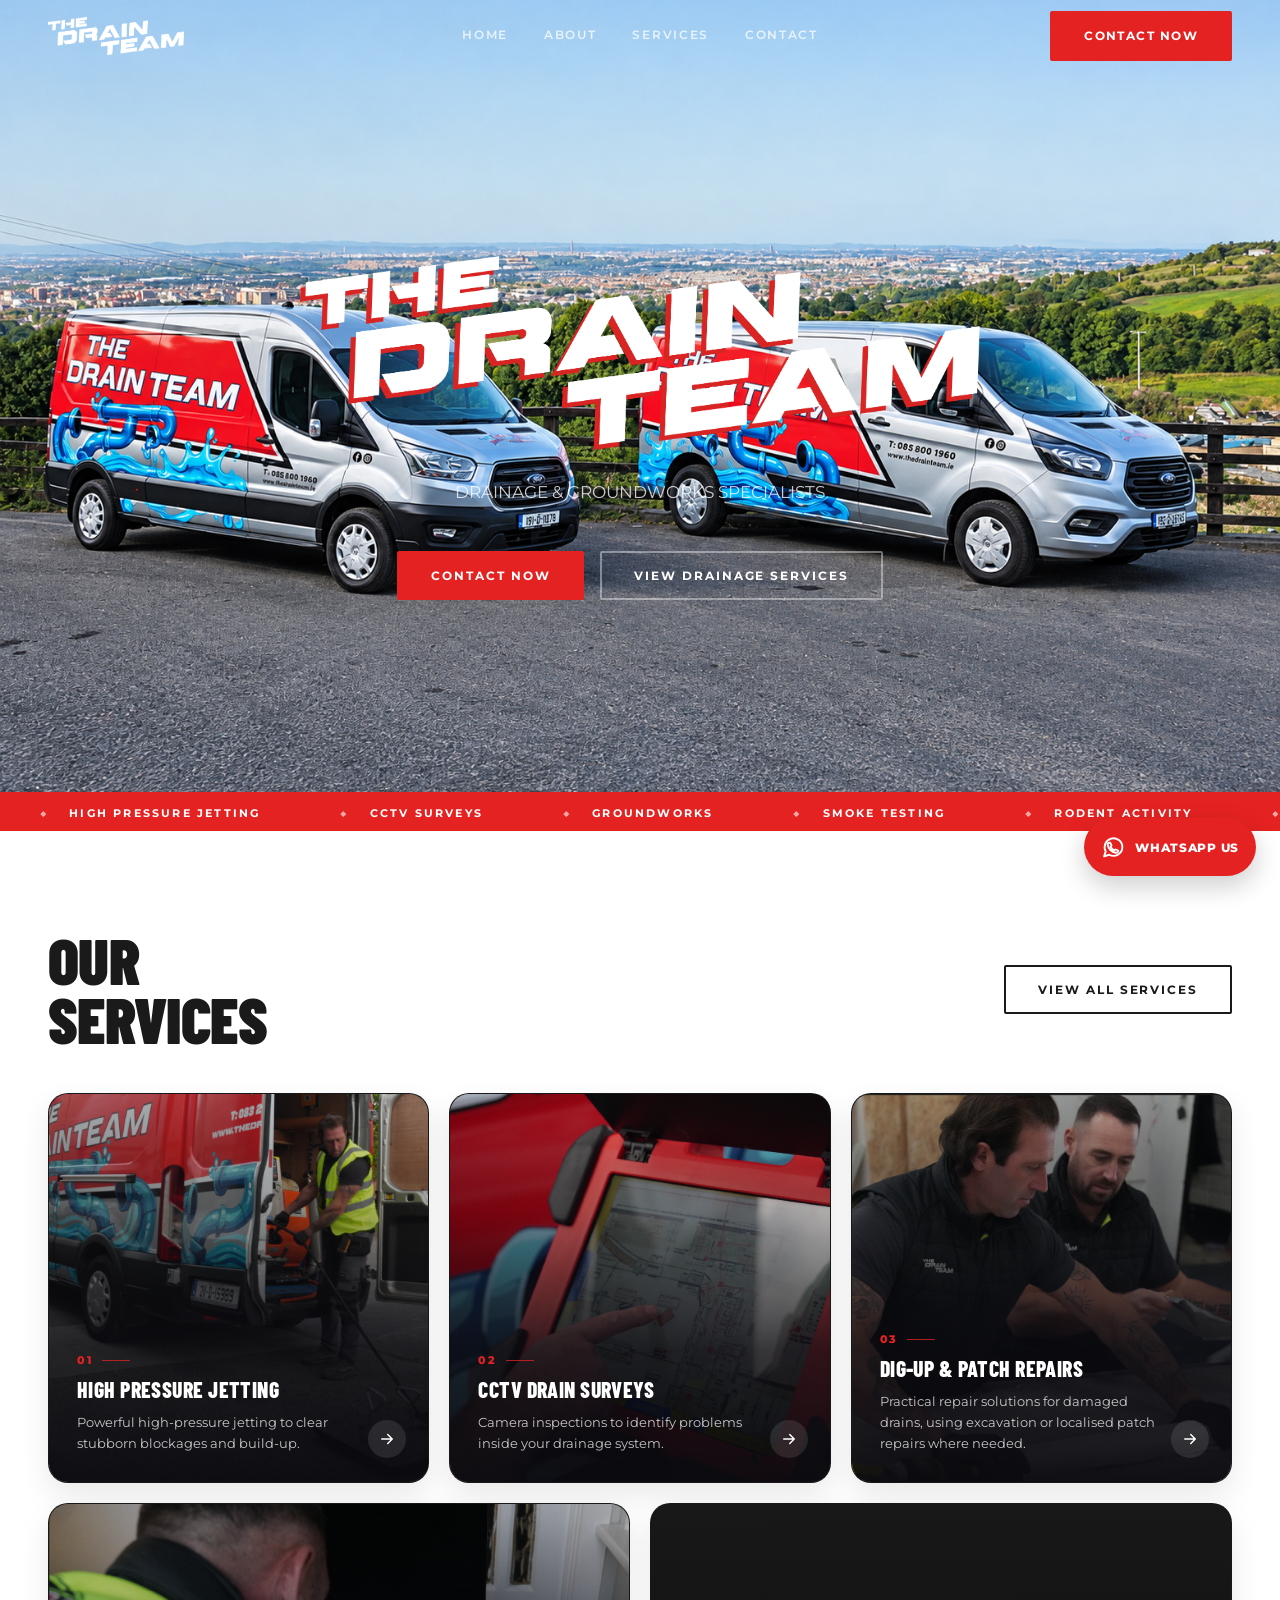
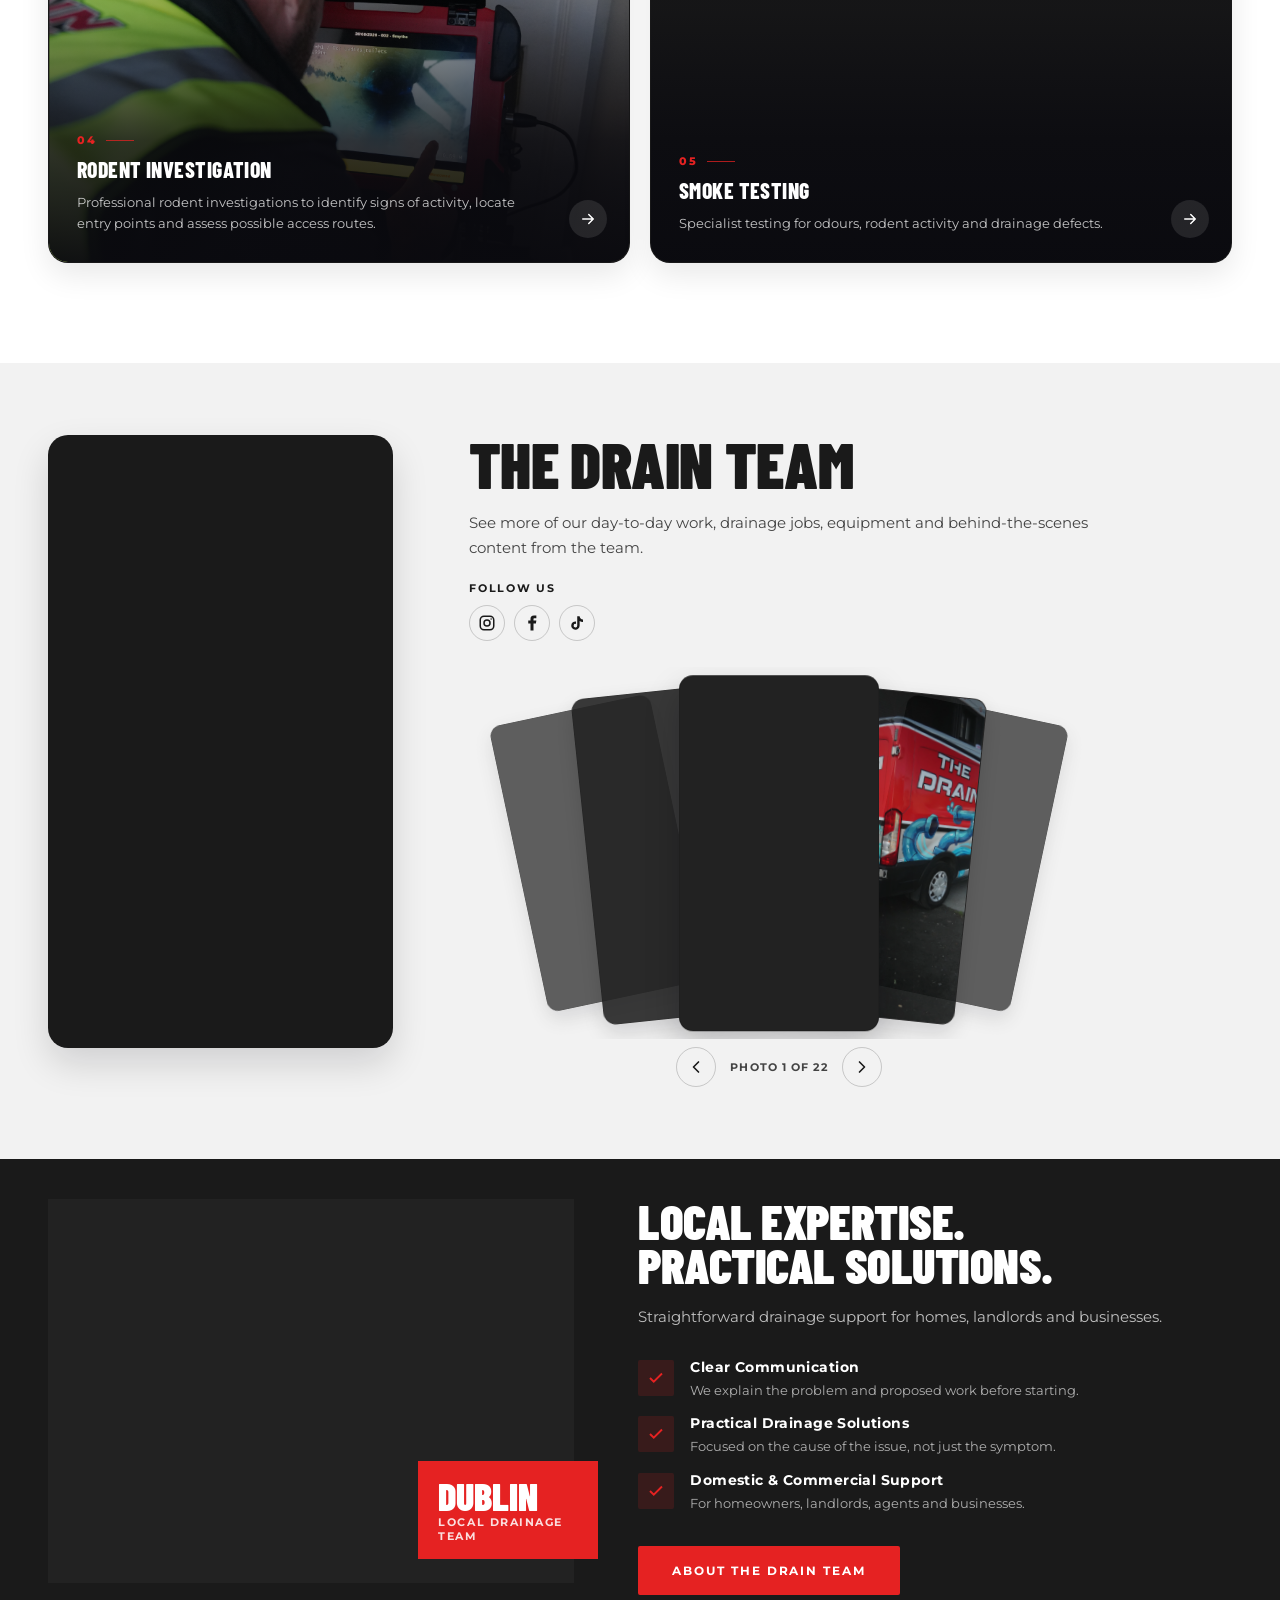
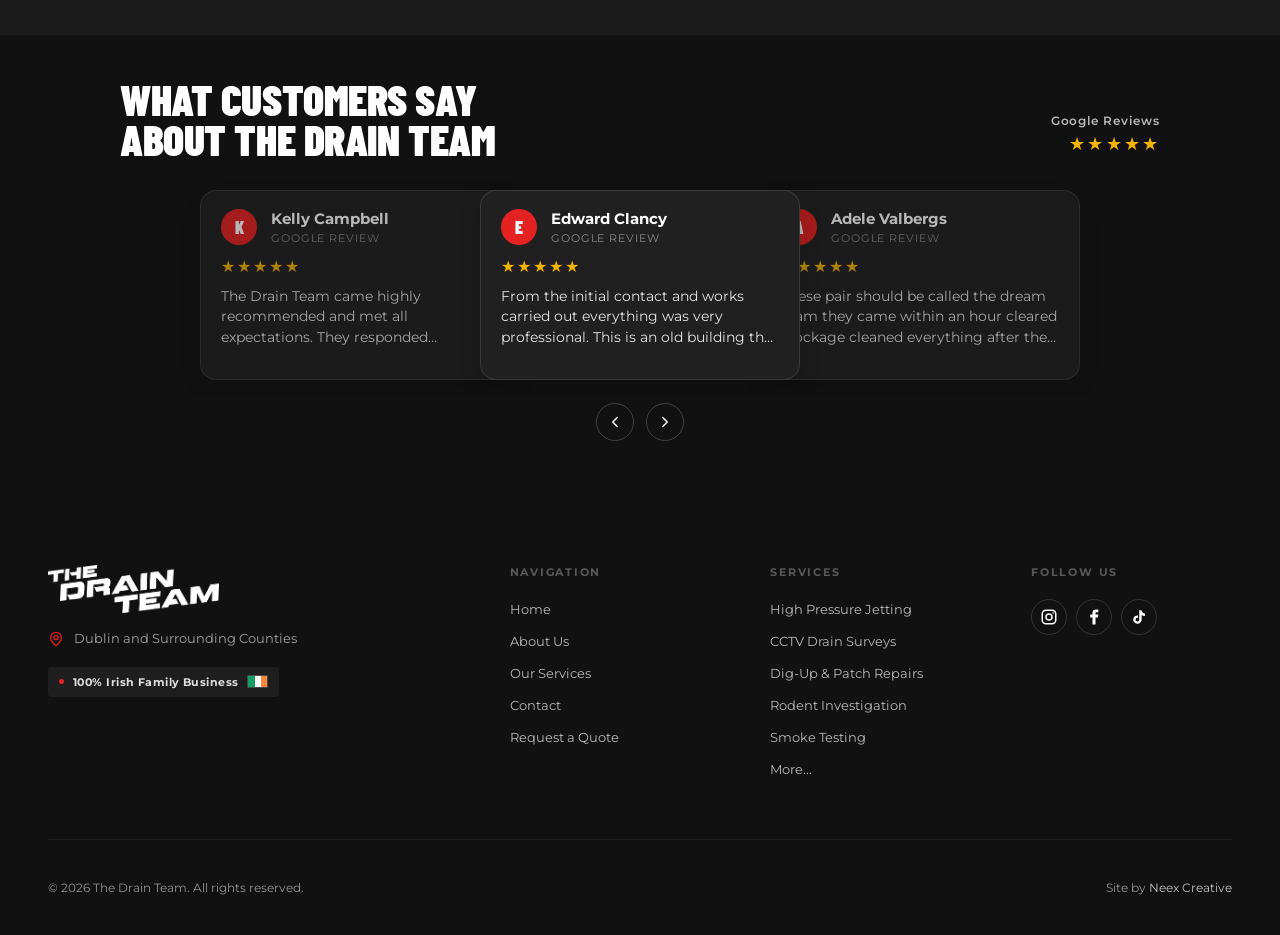
==== commit e7e4de73: "Refine reviews and responsive hero layouts" ====
--- a/index.html
+++ b/index.html
@@ -402,7 +402,6 @@
           <button class="google-reviews-slider__button" type="button" data-google-reviews-previous aria-label="Show previous customer review">
             <svg width="18" height="18" viewBox="0 0 24 24" fill="none" stroke="currentColor" stroke-width="2" stroke-linecap="round" stroke-linejoin="round" aria-hidden="true" focusable="false"><path d="m15 18-6-6 6-6"/></svg>
           </button>
-          <span class="google-reviews-slider__counter" data-google-reviews-counter aria-live="polite"></span>
           <button class="google-reviews-slider__button" type="button" data-google-reviews-next aria-label="Show next customer review">
             <svg width="18" height="18" viewBox="0 0 24 24" fill="none" stroke="currentColor" stroke-width="2" stroke-linecap="round" stroke-linejoin="round" aria-hidden="true" focusable="false"><path d="m9 18 6-6-6-6"/></svg>
           </button>
--- a/css/style.css
+++ b/css/style.css
@@ -497,9 +497,7 @@
 .hero-bg {
   position: absolute;
   inset: 0;
-  background:
-    linear-gradient(to right, rgba(17,17,17,0.92) -20%, rgba(17,17,17,0.5) 100%),
-    url('../assets/images/hero/Branded Drain Team Vans Overlooking Cityscape.png') center/cover no-repeat;
+  background: url('../assets/images/hero/Branded Drain Team Vans Overlooking Cityscape.png') center/cover no-repeat;
 }
 .hero-content {
   position: relative;
@@ -1259,9 +1257,7 @@
   min-height: 540px;
   padding: 152px 48px 72px;
   background-color: var(--black);
-  background-image:
-    linear-gradient(to right, rgba(17,17,17,0.94) 0%, rgba(17,17,17,0.82) 42%, rgba(17,17,17,0.28) 100%),
-    var(--page-hero-image);
+  background-image: var(--page-hero-image);
   background-size: cover;
   background-position: center;
 }
@@ -1278,14 +1274,6 @@
   position: relative;
   overflow: hidden;
   background-image: none;
-}
-.page-hero--about::before {
-  content: '';
-  position: absolute;
-  z-index: 1;
-  inset: 0;
-  background: linear-gradient(to right, rgba(17,17,17,0.82) 0%, rgba(17,17,17,0.60) 35%, rgba(17,17,17,0.08) 100%);
-  pointer-events: none;
 }
 .page-hero--about .page-hero-inner {
   position: relative;
@@ -1306,9 +1294,6 @@
 }
 .page-hero--services {
   --page-hero-image: url('../assets/images/hero/hero-services.JPG');
-  background-image:
-    linear-gradient(to right, rgba(17,17,17,0.90) 0%, rgba(17,17,17,0.66) 32%, rgba(17,17,17,0.14) 58%, rgba(17,17,17,0.02) 100%),
-    var(--page-hero-image);
   background-position: center 30%;
 }
 .page-hero--contact {
@@ -1383,7 +1368,7 @@
   align-items: center;
 }
 .about-story > * { min-width: 0; }
-.about-story > .animate-in:first-child {
+.about-story > :first-child {
   align-self: stretch;
 }
 .about-story-text h2 {
@@ -1974,7 +1959,8 @@
   letter-spacing: 0.12em;
 }
 .google-reviews-slider {
-  max-width: 820px;
+  --review-side-offset: 280px;
+  max-width: 940px;
   margin: 0 auto;
   outline: none;
   touch-action: pan-y;
@@ -1987,14 +1973,18 @@
   top: 50%;
   left: 50%;
   z-index: 0;
+  display: flex;
+  box-sizing: border-box;
+  flex-direction: column;
   width: 320px;
-  min-height: 190px;
+  height: 190px;
   padding: 18px 20px;
   border: 1px solid rgba(255,255,255,0.11);
   border-radius: 16px;
   background: #202020;
   box-shadow: 0 10px 24px rgba(0,0,0,0.14);
-  transform: translate(-50%, -50%) scale(0.86);
+  overflow: hidden;
+  transform: translate(-50%, -50%);
   opacity: 0;
   pointer-events: none;
   outline: none;
@@ -2003,28 +1993,28 @@
 }
 .google-review-card[data-review-position="active"] {
   z-index: 3;
-  transform: translate(-50%, -50%) scale(1);
+  transform: translate(-50%, -50%);
   opacity: 1;
   pointer-events: auto;
 }
 .google-review-card[data-review-position="previous"] {
   z-index: 2;
-  transform: translate(-50%, -50%) translateX(-280px) scale(0.9);
+  transform: translate(-50%, -50%) translateX(calc(0px - var(--review-side-offset)));
   opacity: 0.7;
   pointer-events: auto;
 }
 .google-review-card[data-review-position="next"] {
   z-index: 2;
-  transform: translate(-50%, -50%) translateX(280px) scale(0.9);
+  transform: translate(-50%, -50%) translateX(var(--review-side-offset));
   opacity: 0.7;
   pointer-events: auto;
 }
 .google-review-card[data-review-position="far-previous"] {
-  transform: translate(-50%, -50%) translateX(-650px) scale(0.86);
+  transform: translate(-50%, -50%) translateX(-650px);
   opacity: 0;
 }
 .google-review-card[data-review-position="far-next"] {
-  transform: translate(-50%, -50%) translateX(650px) scale(0.86);
+  transform: translate(-50%, -50%) translateX(650px);
   opacity: 0;
 }
 .google-review-card:focus-visible {
@@ -2036,7 +2026,7 @@
   .google-review-card[data-review-position="active"]:hover {
     border-color: rgba(255,255,255,0.2);
     box-shadow: 0 14px 30px rgba(0,0,0,0.22);
-    transform: translate(-50%, calc(-50% - 3px)) scale(1);
+    transform: translate(-50%, calc(-50% - 3px));
   }
   .google-review-card[data-review-position="previous"]:hover,
   .google-review-card[data-review-position="next"]:hover { opacity: 0.8; }
@@ -2072,15 +2062,16 @@
   overflow-wrap: anywhere;
   overflow: hidden;
   -webkit-box-orient: vertical;
-  -webkit-line-clamp: 4;
+  -webkit-line-clamp: 3;
 }
 .google-review-card__time {
-  margin-top: 10px;
+  margin-top: auto;
+  padding-top: 8px;
   color: rgba(255,255,255,0.4);
   font-size: 11px;
   text-transform: uppercase;
 }
-.google-reviews-slider__controls { display: flex; align-items: center; justify-content: center; gap: 14px; margin-top: 8px; }
+.google-reviews-slider__controls { display: flex; align-items: center; justify-content: center; gap: 12px; margin-top: 8px; }
 .google-reviews-slider__button {
   display: grid;
   width: 38px;
@@ -2096,7 +2087,6 @@
 }
 .google-reviews-slider__button:hover,
 .google-reviews-slider__button:focus-visible { border-color: var(--red); background: var(--red); color: var(--white); outline: none; }
-.google-reviews-slider__counter { min-width: 44px; color: rgba(255,255,255,0.58); font-size: 11px; font-variant-numeric: tabular-nums; text-align: center; }
 .google-reviews-link {
   margin-top: 4px;
   color: rgba(255,255,255,0.62);
@@ -2203,9 +2193,8 @@
 @media (max-width: 1024px) {
   .page-hero { min-height: 460px; padding: 132px 24px 64px; }
   .hero-title { width: min(600px, 76vw); }
+  .google-reviews-slider { --review-side-offset: min(270px, calc(50vw - 211px)); }
   .google-review-card { width: 310px; }
-  .google-review-card[data-review-position="previous"] { transform: translate(-50%, -50%) translateX(-270px) scale(0.9); }
-  .google-review-card[data-review-position="next"] { transform: translate(-50%, -50%) translateX(270px) scale(0.9); }
   .navbar { padding-left: 24px; padding-right: 24px; }
   .nav-links { gap: 24px; }
   .nav-cta { padding-inline: 24px; }
@@ -2224,7 +2213,7 @@
   .values-grid { grid-template-columns: repeat(2, 1fr); }
   .team-grid { grid-template-columns: repeat(2, 1fr); }
   .about-story { grid-template-columns: 1fr; gap: 48px; }
-  .about-story > .animate-in:first-child { align-self: auto; }
+  .about-story > :first-child { align-self: auto; }
   .about-story-media { height: auto; aspect-ratio: 8 / 5; }
   .service-row { grid-template-columns: 1fr; }
   .service-row.reversed .service-row-image { order: 0; }
@@ -2242,9 +2231,6 @@
     min-height: 0;
     padding: 0;
   }
-  .page-hero--about::before {
-    display: none;
-  }
   .page-hero--about .page-hero-inner {
     flex: none;
     padding: 120px 24px 0;
@@ -2258,14 +2244,6 @@
     aspect-ratio: 4 / 3;
     margin-top: -48px;
   }
-  .about-hero-media::before {
-    content: '';
-    position: absolute;
-    z-index: 1;
-    inset: 0;
-    background: linear-gradient(to bottom, rgba(17,17,17,1) 0%, rgba(17,17,17,0.72) 14%, rgba(17,17,17,0.18) 34%, rgba(17,17,17,0) 52%);
-    pointer-events: none;
-  }
   .about-hero-image {
     max-width: 100%;
     object-fit: cover;
@@ -2273,6 +2251,7 @@
   }
   .about-title-mobile-break { display: block; }
   .google-reviews-section { padding: 40px 24px; }
+  .google-reviews-slider { --review-side-offset: min(270px, calc(50vw - 187px)); }
   .google-reviews-section__top {
     align-items: flex-start;
     flex-direction: column;
@@ -2351,7 +2330,7 @@
 }
 @media (max-width: 600px) {
   .google-reviews-slider__stage { height: 210px; }
-  .google-review-card { width: min(320px, calc(100vw - 48px)); min-height: 190px; padding: 18px 20px; }
+  .google-review-card { width: min(320px, calc(100vw - 48px)); height: 190px; padding: 18px 20px; }
   .google-review-card[data-review-position="previous"],
   .google-review-card[data-review-position="next"] { opacity: 0; pointer-events: none; }
   .google-review-card[data-review-position="far-previous"],
@@ -2359,12 +2338,24 @@
 }
 @media (max-width: 480px) {
   .page-hero { min-height: 380px; padding-top: 104px; padding-bottom: 48px; }
-  .page-hero--about .page-hero-inner { padding: 104px 16px 0; }
+  .page-hero--about .page-hero-inner {
+    position: absolute;
+    right: 16px;
+    bottom: 24px;
+    left: 16px;
+    width: auto;
+    padding: 0;
+  }
+  .page-hero--about .page-hero-content {
+    max-width: 240px;
+    text-align: left;
+    transform: none;
+  }
   .about-hero-media {
     aspect-ratio: 1.30 / 1;
-    margin-top: -60px;
-  }
-  .about-hero-image { object-position: 95% center; }
+    margin-top: 64px;
+  }
+  .about-hero-image { object-position: 95% 42%; }
   .page-hero-sub { font-size: 15px; }
   .google-reviews-section { padding: 36px 16px; }
   .navbar { padding: 0 16px; height: 64px; }
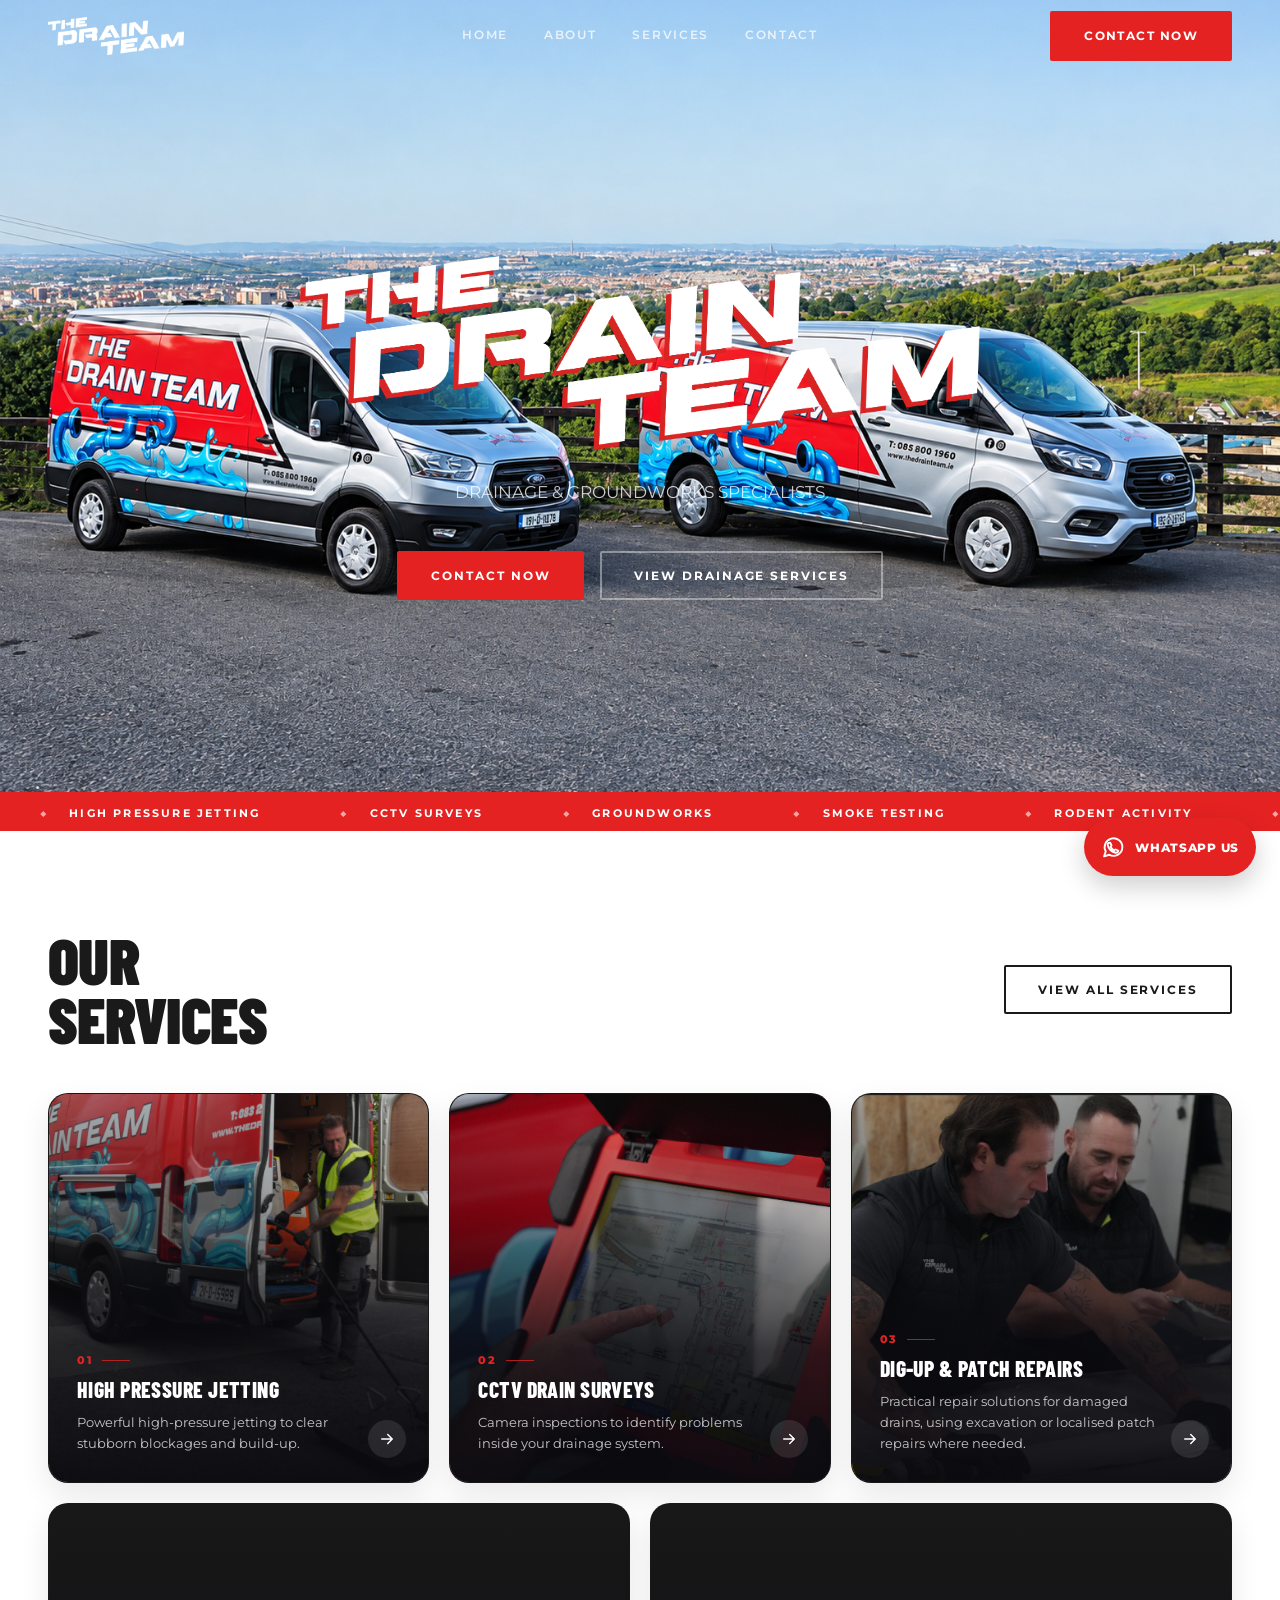
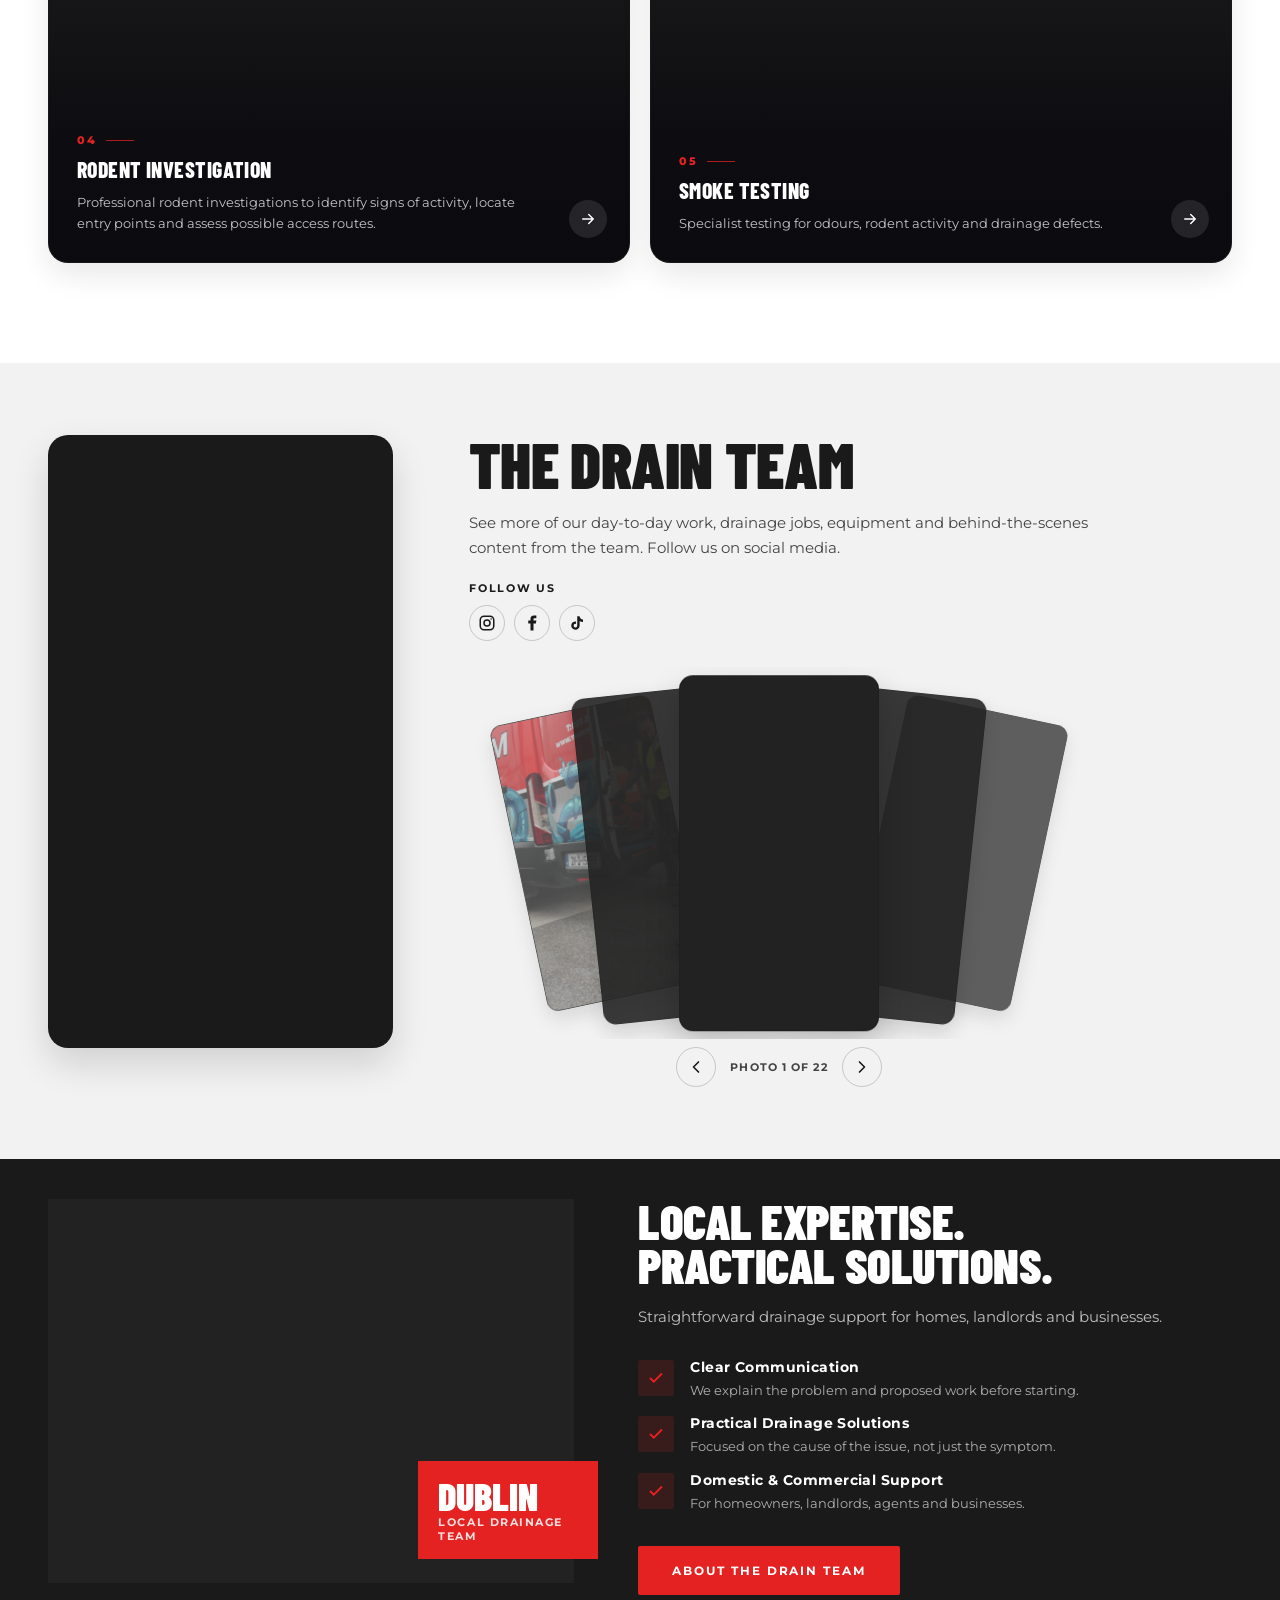
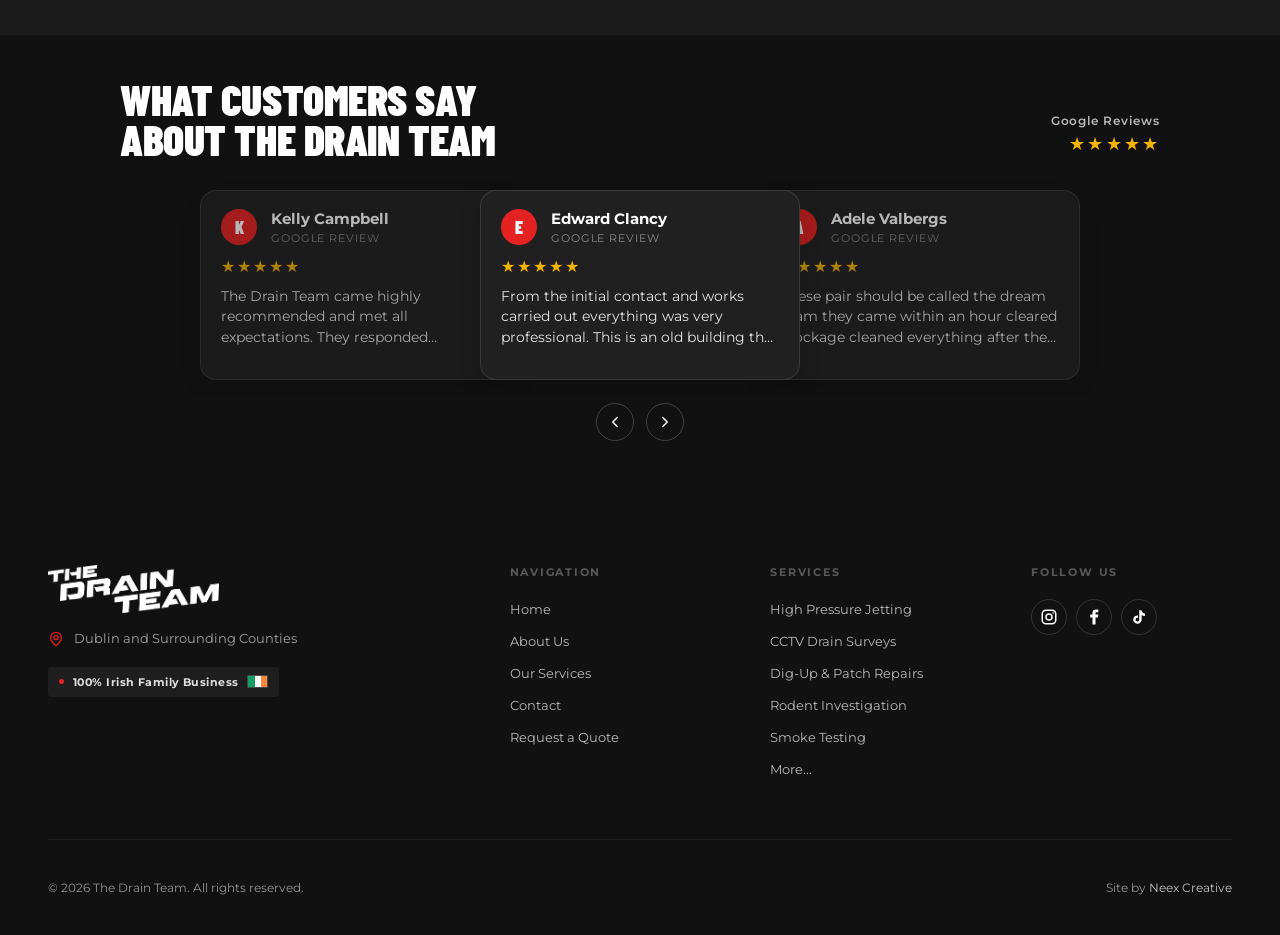
==== commit 1873c755: "Refine reviews and responsive hero layouts" ====
--- a/index.html
+++ b/index.html
@@ -215,7 +215,7 @@
 
       <div class="home-media__content animate-in delay-1">
         <h2 id="home-media-heading" class="display-heading dark home-media__title">The Drain Team</h2>
-        <p class="home-media__text">See more of our day-to-day work, drainage jobs, equipment and behind-the-scenes content from the team.</p>
+        <p class="home-media__text">See more of our day-to-day work, drainage jobs, equipment and behind-the-scenes content from the team. Follow us on social media.</p>
         <div class="home-media__social">
           <p class="home-media__social-label">Follow Us</p>
           <div class="home-media__social-links">
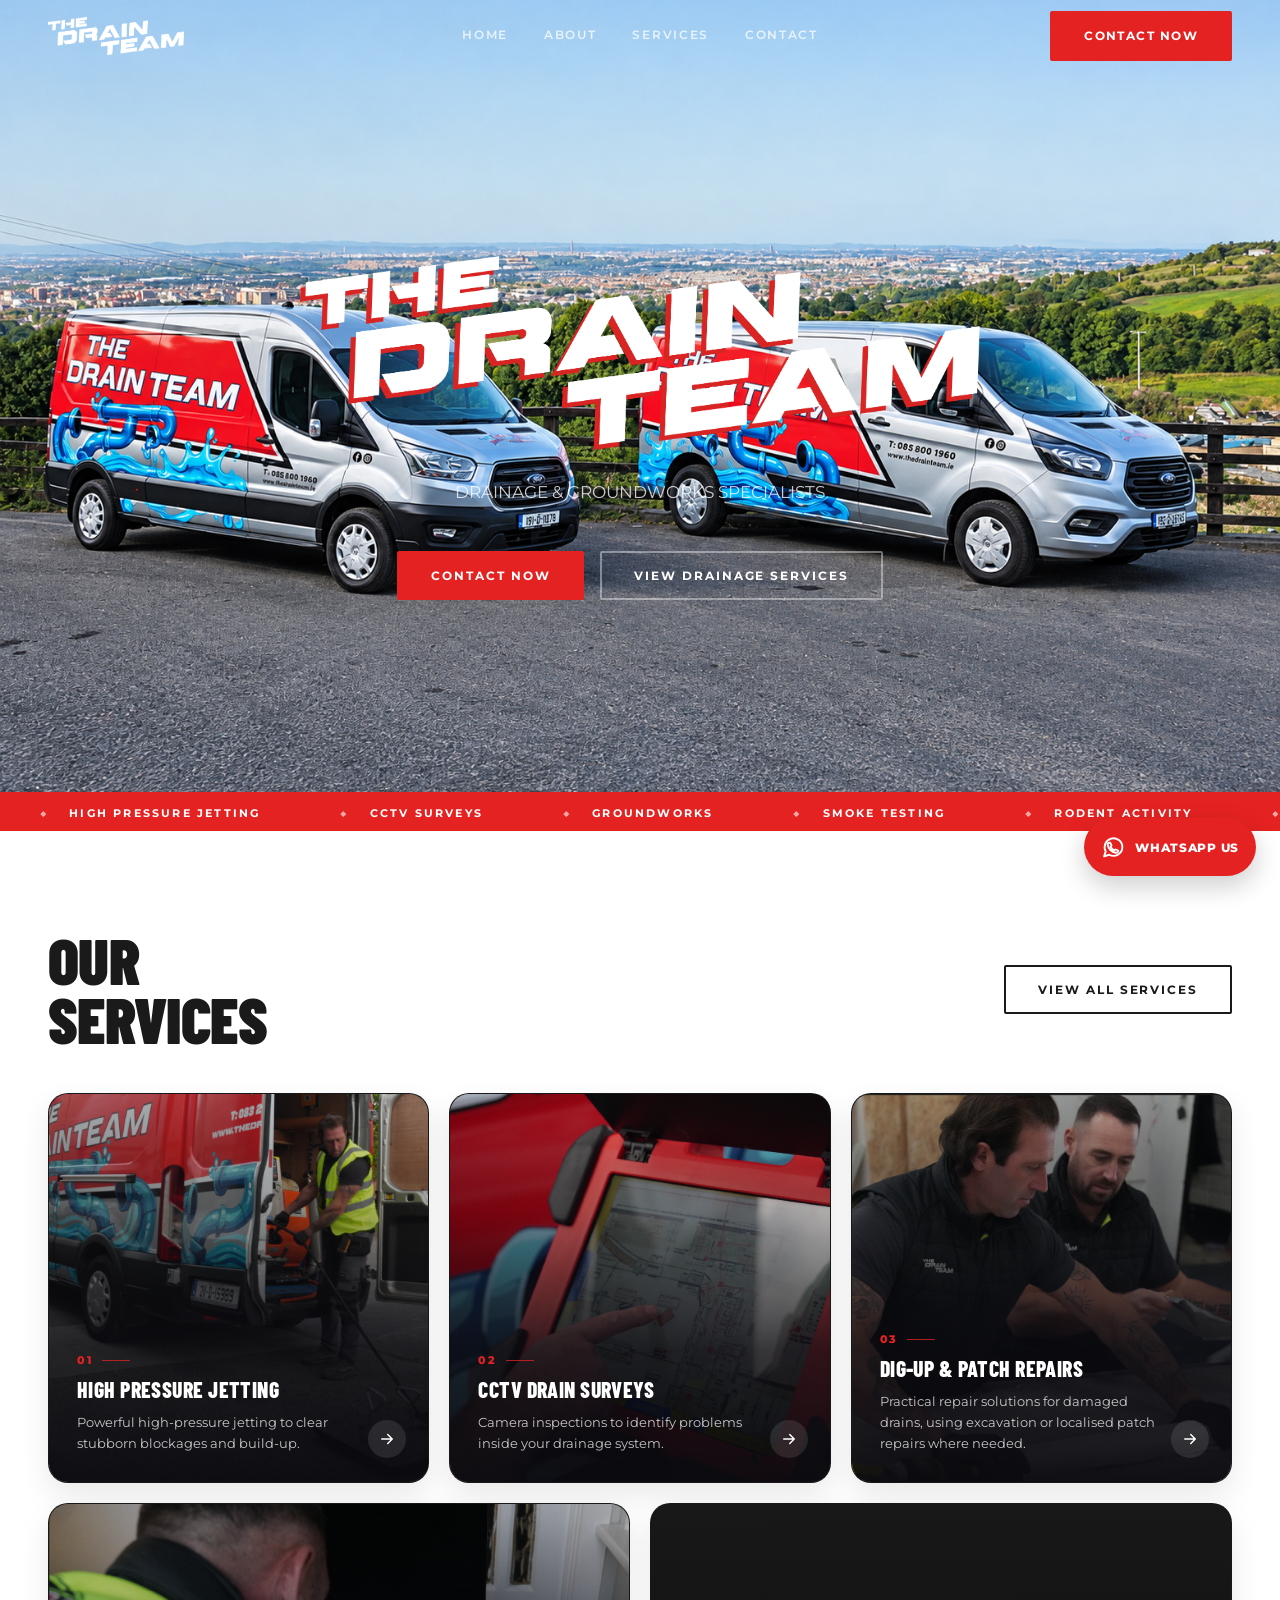
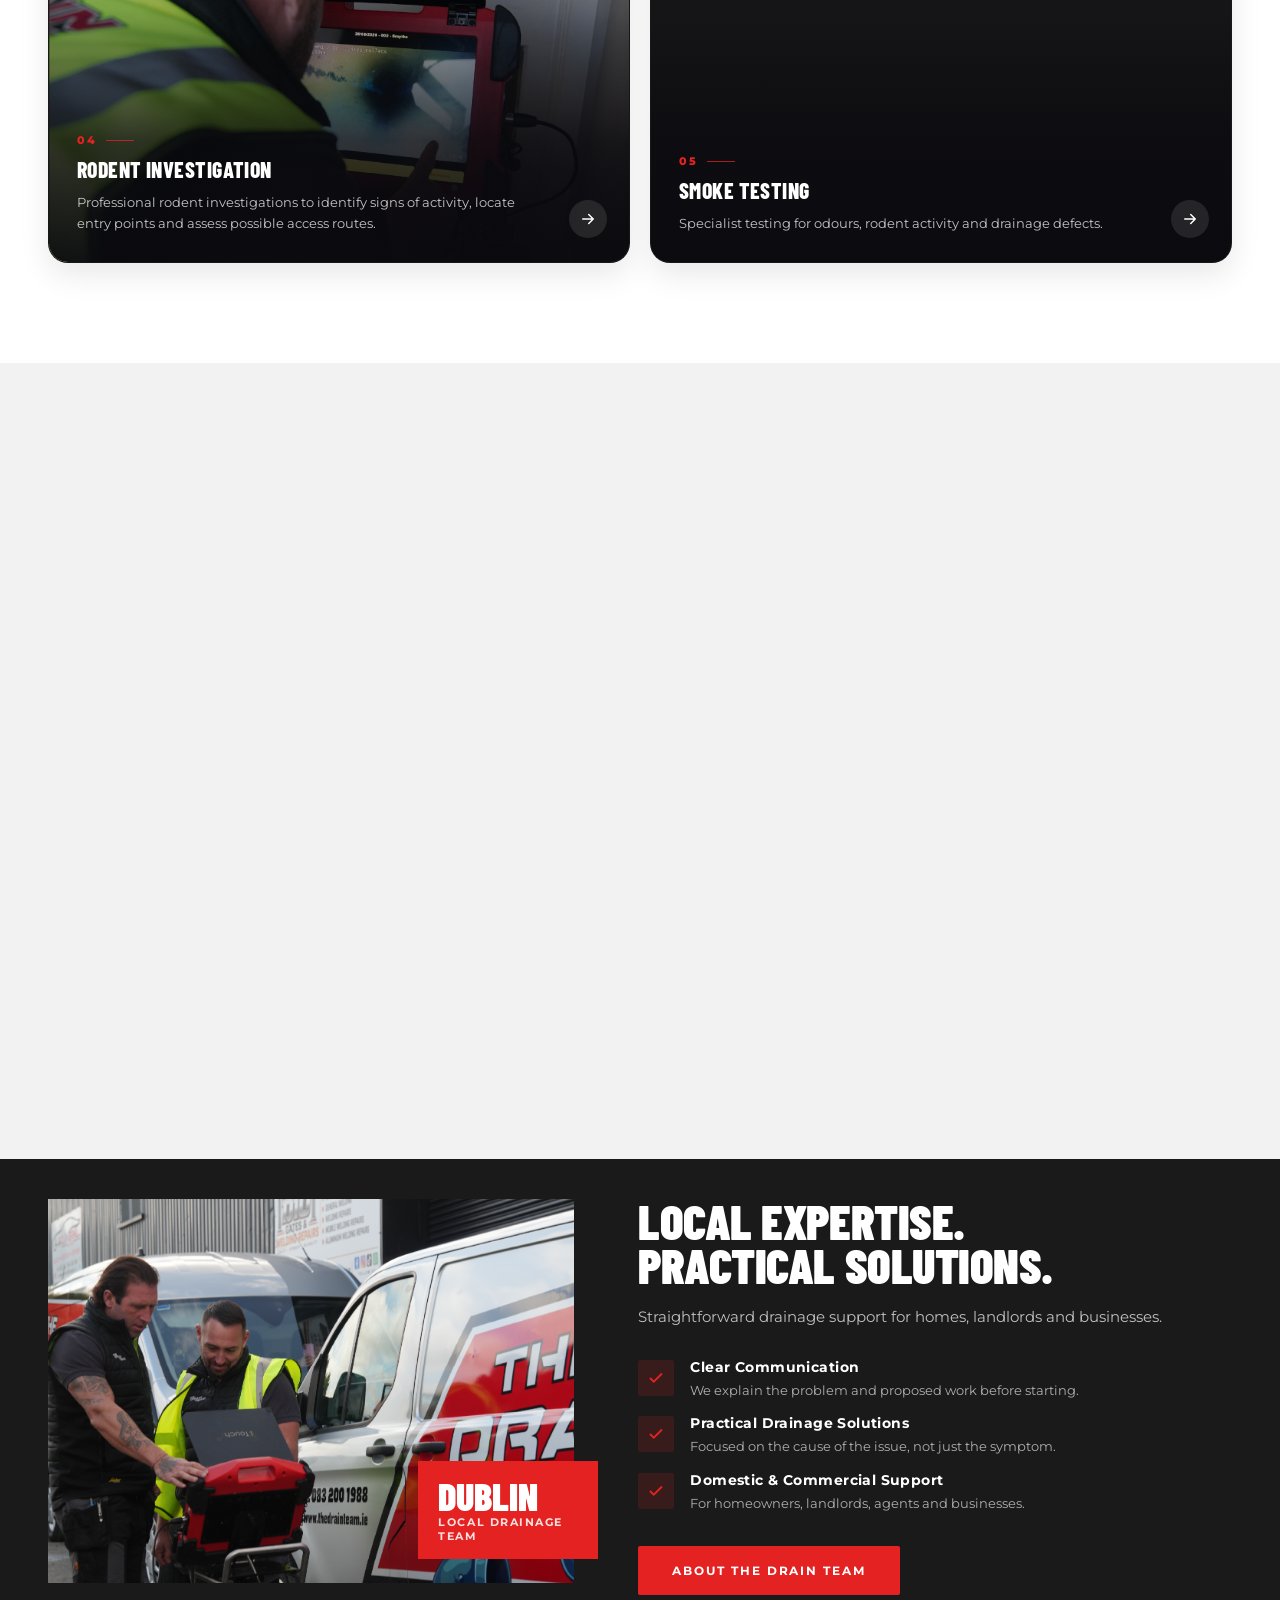
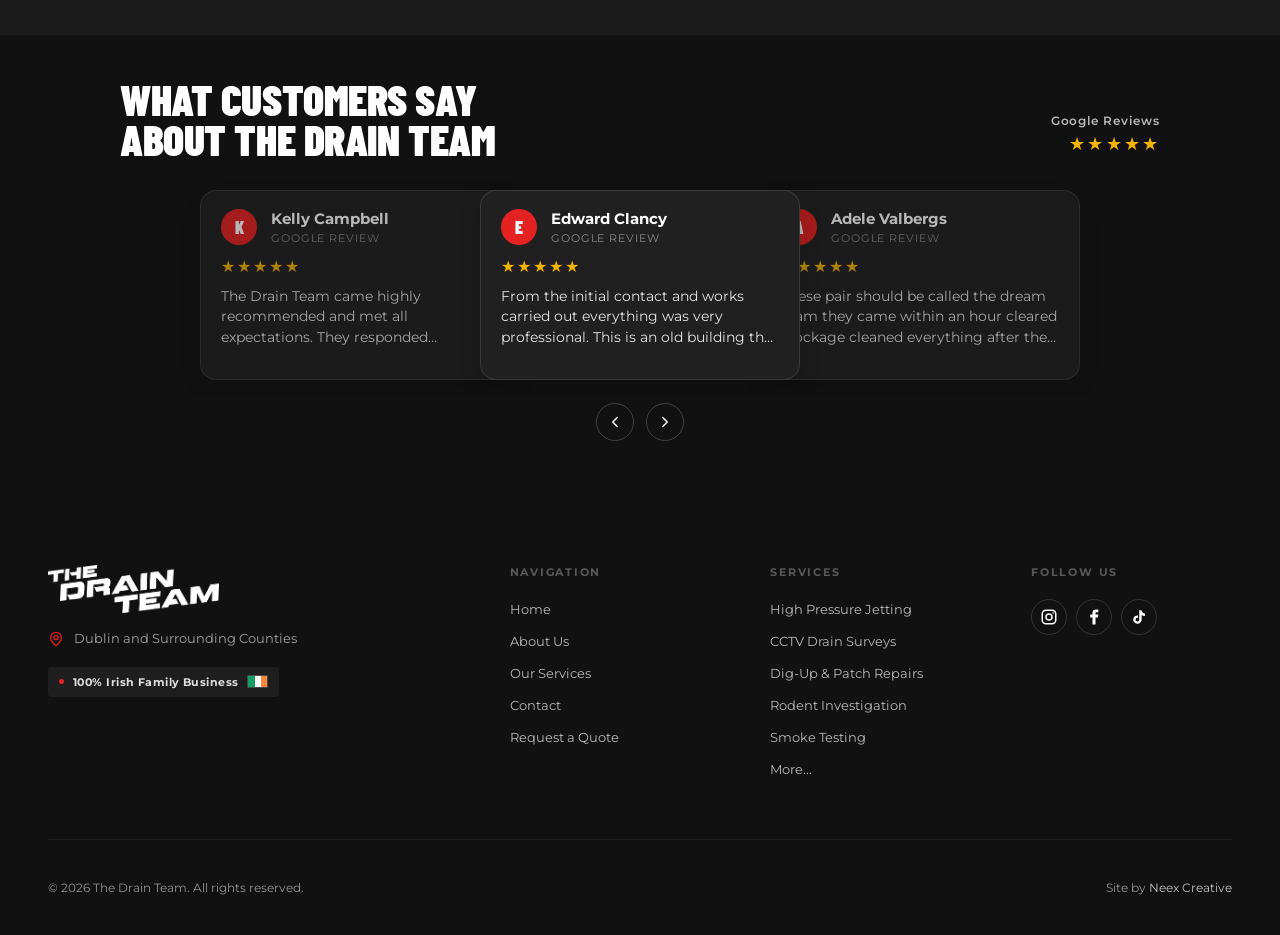
==== commit 5ee553dc: "release: publish The Drain Team website" ====
--- a/index.html
+++ b/index.html
@@ -1,15 +1,5 @@
 <!DOCTYPE html>
 <html lang="en-IE">
-  <!-- Google tag (gtag.js) -->
-<script async src="https://www.googletagmanager.com/gtag/js?id=G-VY2BLYGQ1J"></script>
-<script>
-  window.dataLayer = window.dataLayer || [];
-  function gtag(){dataLayer.push(arguments);}
-  gtag('js', new Date());
-
-  gtag('config', 'G-VY2BLYGQ1J');
-</script>
-
 <head>
   <meta charset="UTF-8">
   <meta name="viewport" content="width=device-width, initial-scale=1.0">
@@ -26,11 +16,11 @@
   <meta property="og:title" content="Drainage &amp; Groundworks Specialists Dublin | The Drain Team">
   <meta property="og:description" content="Professional drainage and groundworks specialists in Dublin offering high pressure jetting, CCTV drain surveys, repairs, smoke testing and drain tracing.">
   <meta property="og:url" content="https://thedrainteam.ie/">
-  <meta property="og:image" content="https://thedrainteam.ie/assets/images/hero/dd.jpg">
+  <meta property="og:image" content="https://thedrainteam.ie/assets/images/hero/Branded%20Drain%20Team%20Vans%20Overlooking%20Cityscape.png">
   <meta name="twitter:card" content="summary_large_image">
   <meta name="twitter:title" content="Drainage &amp; Groundworks Specialists Dublin | The Drain Team">
   <meta name="twitter:description" content="Professional drainage and groundworks specialists in Dublin offering high pressure jetting, CCTV drain surveys, repairs, smoke testing and drain tracing.">
-  <meta name="twitter:image" content="https://thedrainteam.ie/assets/images/hero/dd.jpg">
+  <meta name="twitter:image" content="https://thedrainteam.ie/assets/images/hero/Branded%20Drain%20Team%20Vans%20Overlooking%20Cityscape.png">
 
   <link rel="icon" href="/favicon.ico" sizes="16x16 32x32 48x48 64x64" type="image/x-icon">
   <link rel="icon" href="/favicon.svg" type="image/svg+xml">
@@ -50,7 +40,7 @@
     "name": "The Drain Team",
     "url": "https://thedrainteam.ie/",
     "description": "Professional drainage and groundworks specialists in Dublin offering high pressure jetting, CCTV drain surveys, repairs, smoke testing and drain tracing.",
-    "image": "https://thedrainteam.ie/assets/images/hero/dd.jpg",
+    "image": "https://thedrainteam.ie/assets/images/hero/Branded%20Drain%20Team%20Vans%20Overlooking%20Cityscape.png",
     "logo": "https://thedrainteam.ie/assets/images/logos/Logo_%20White.png",
     "areaServed": { "@type": "City", "name": "Dublin" },
     "hasOfferCatalog": {
